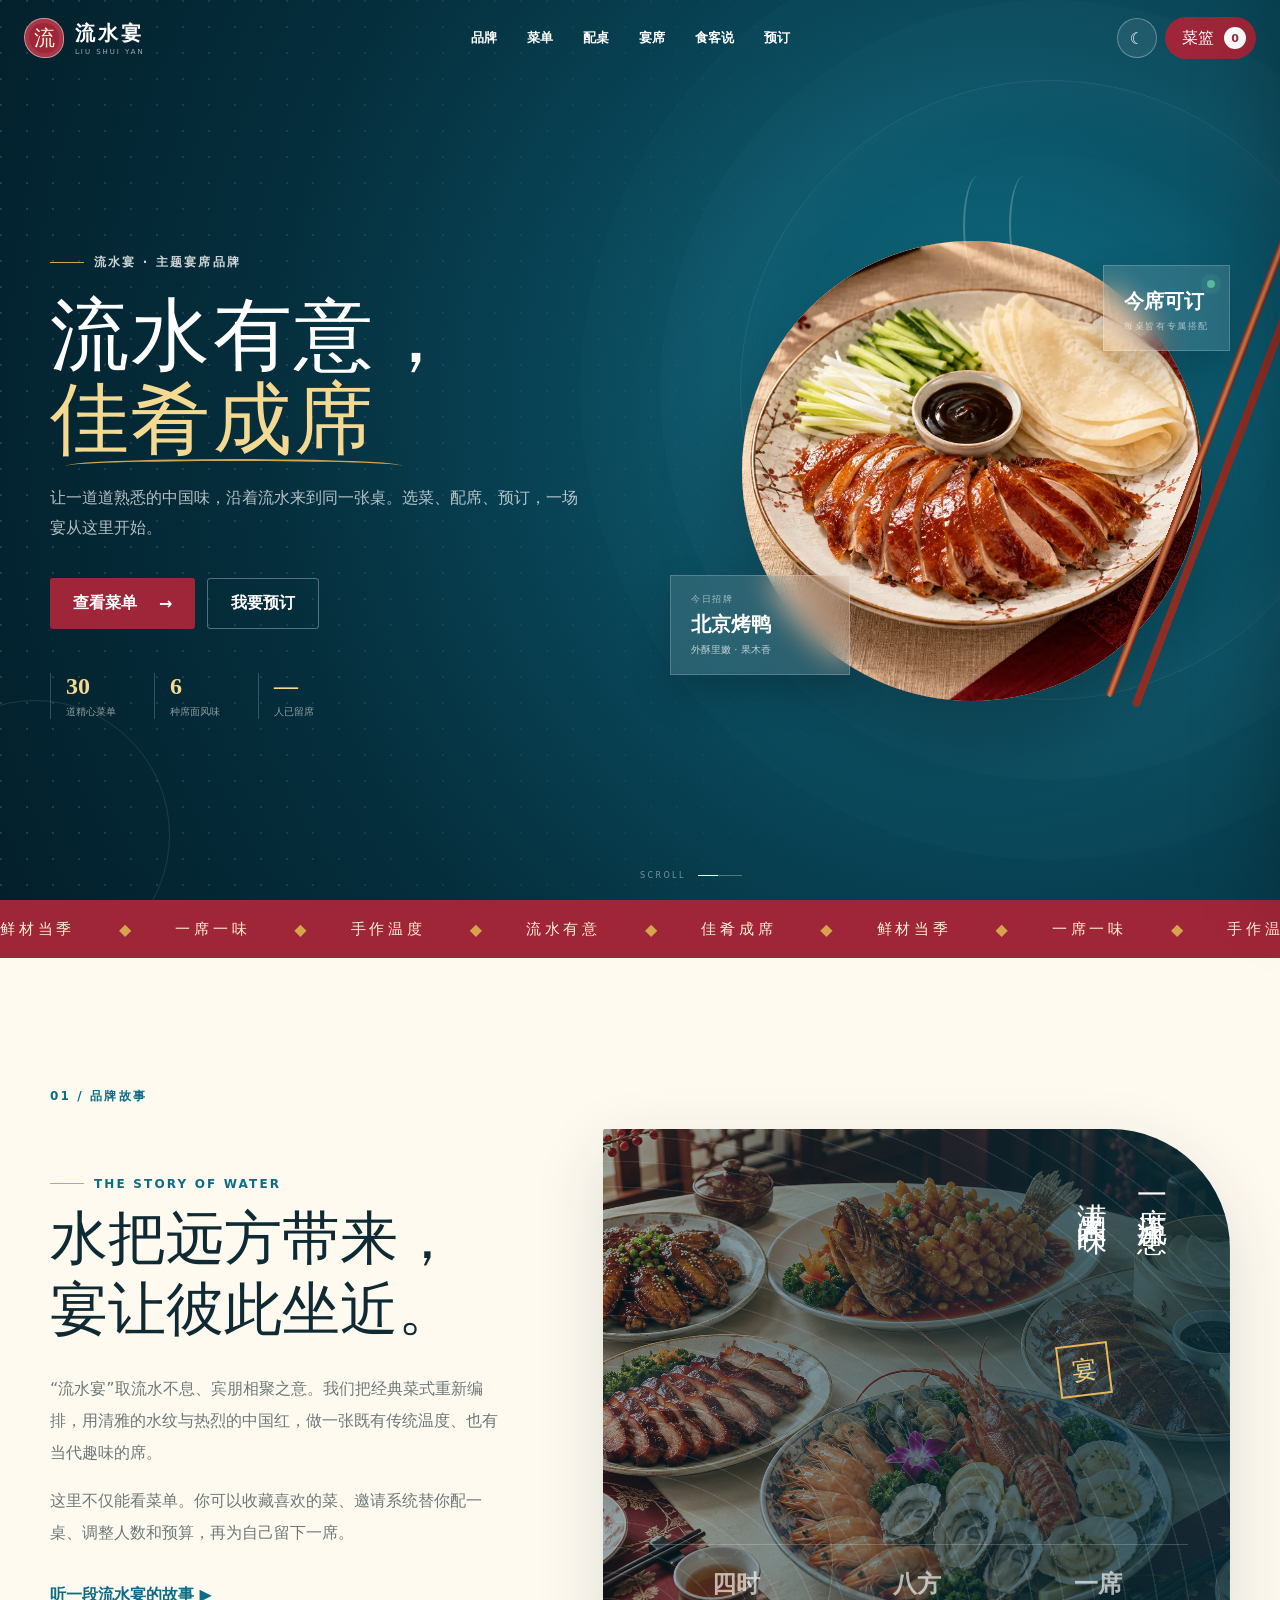
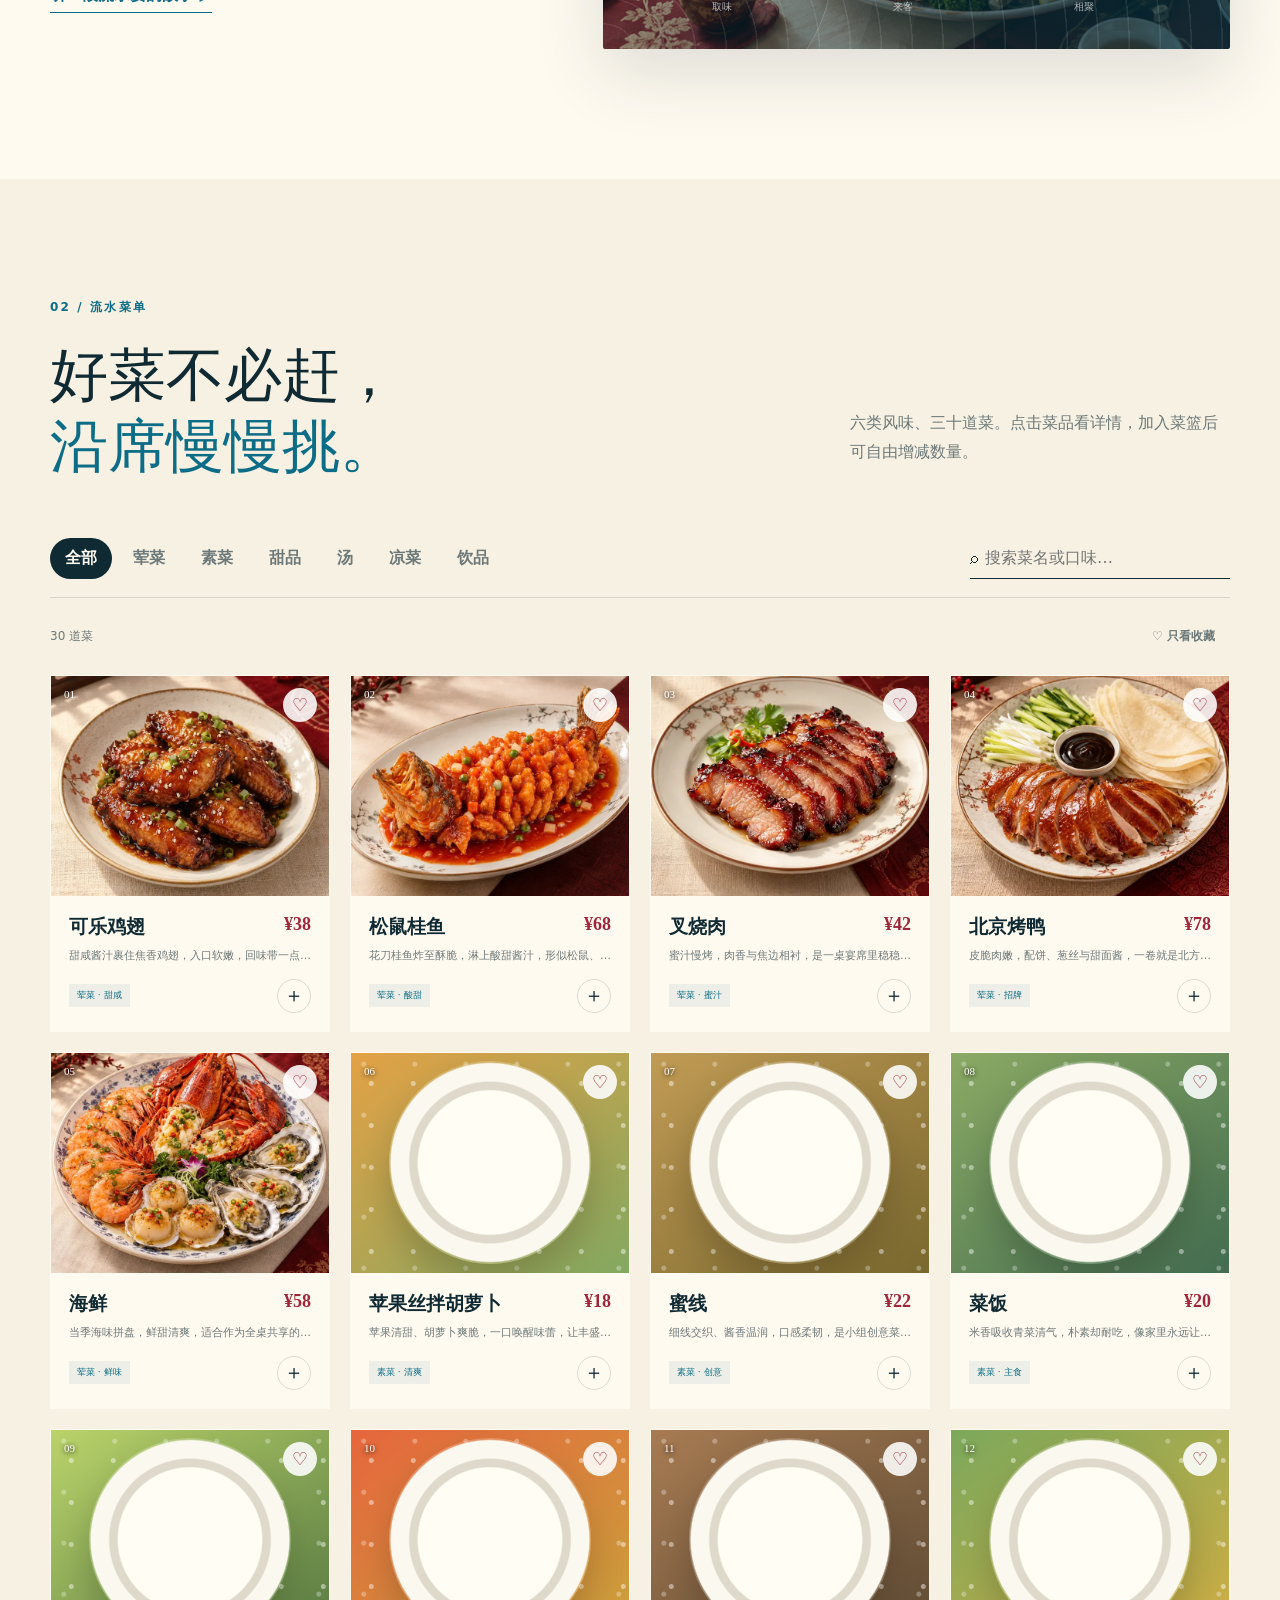
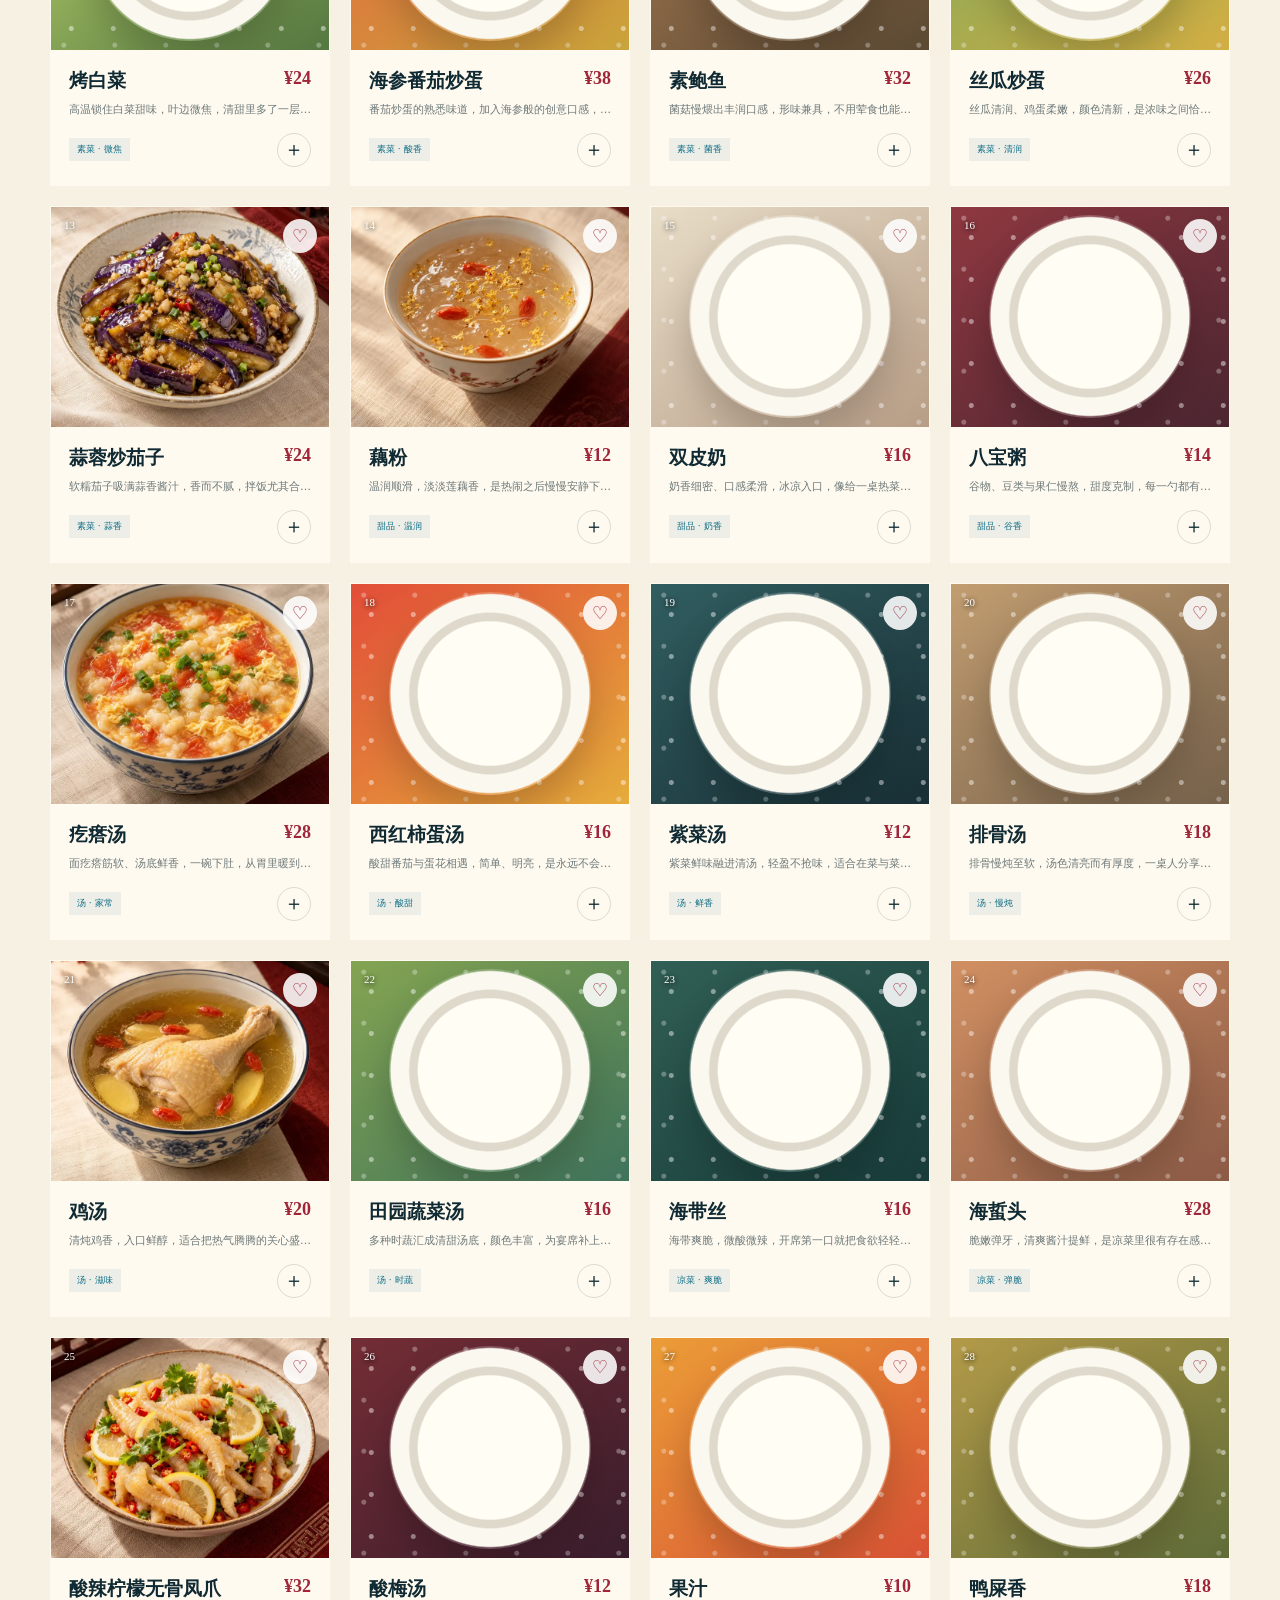
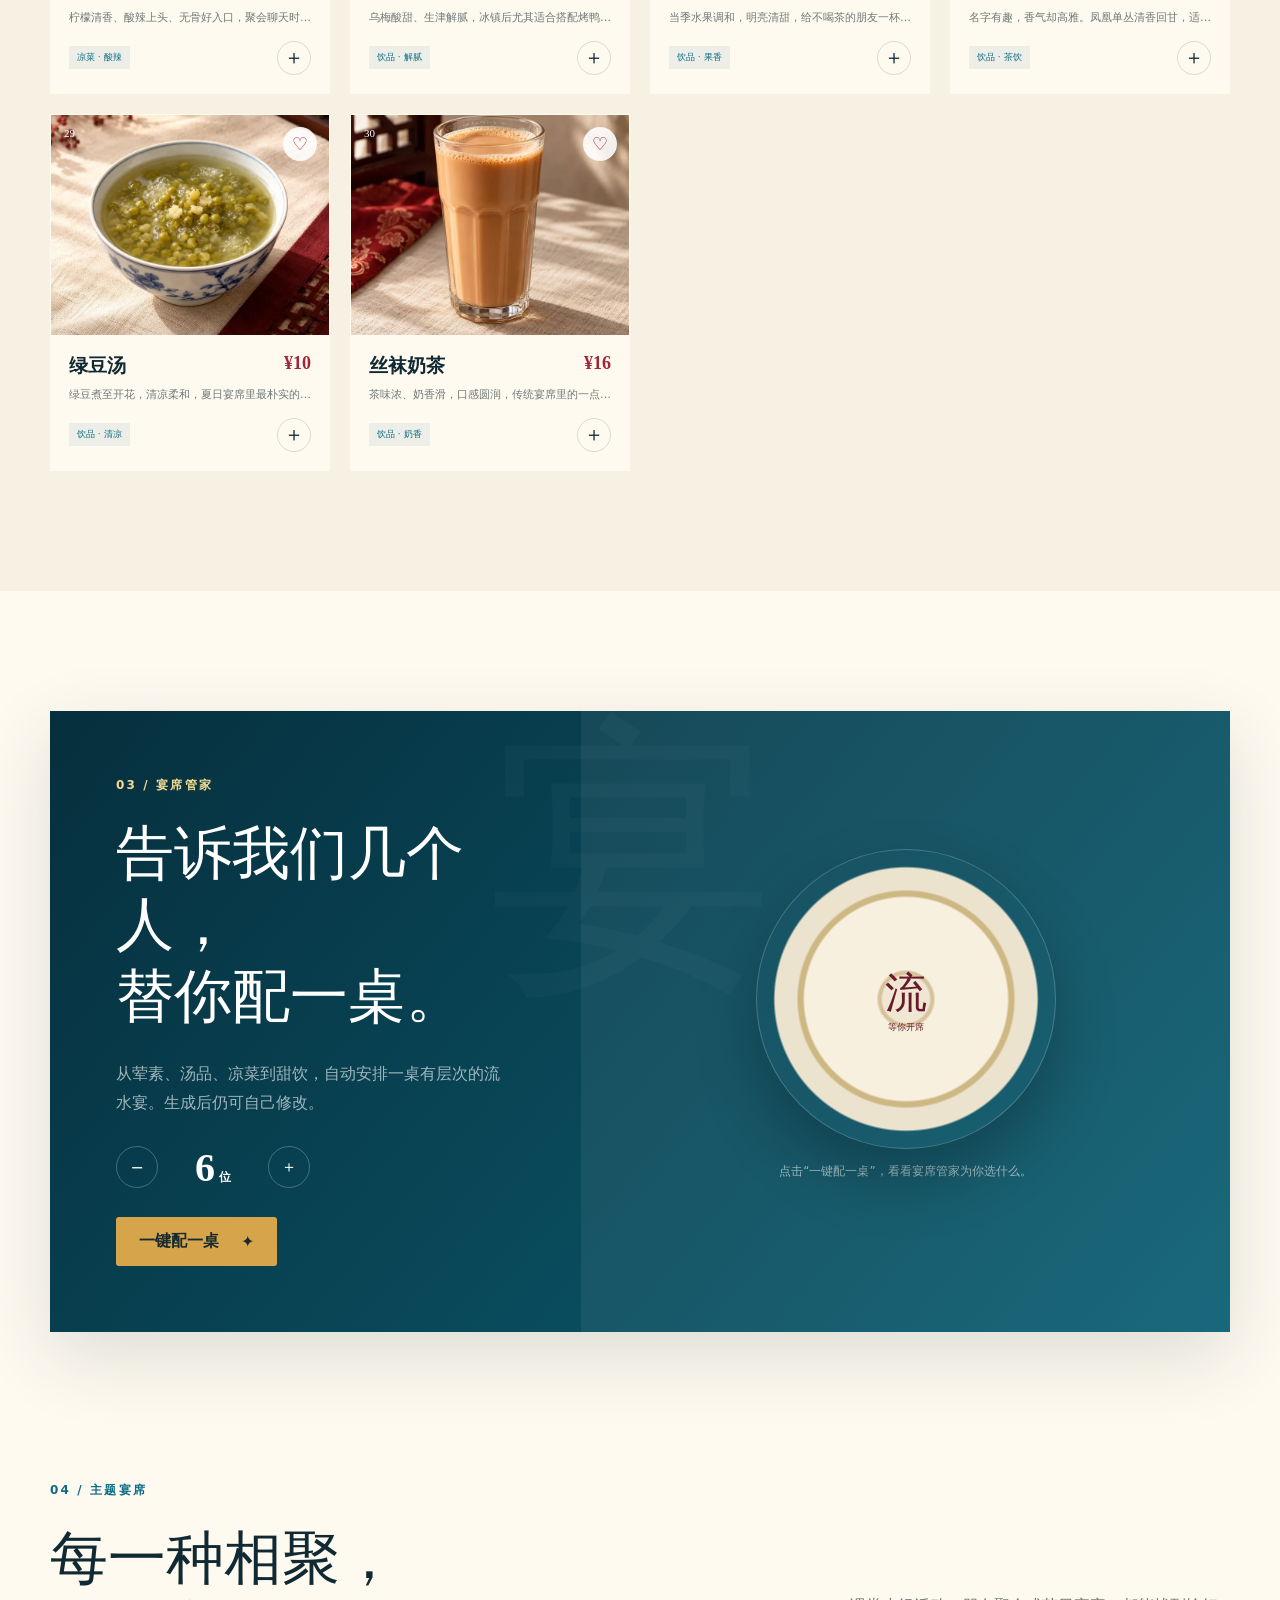
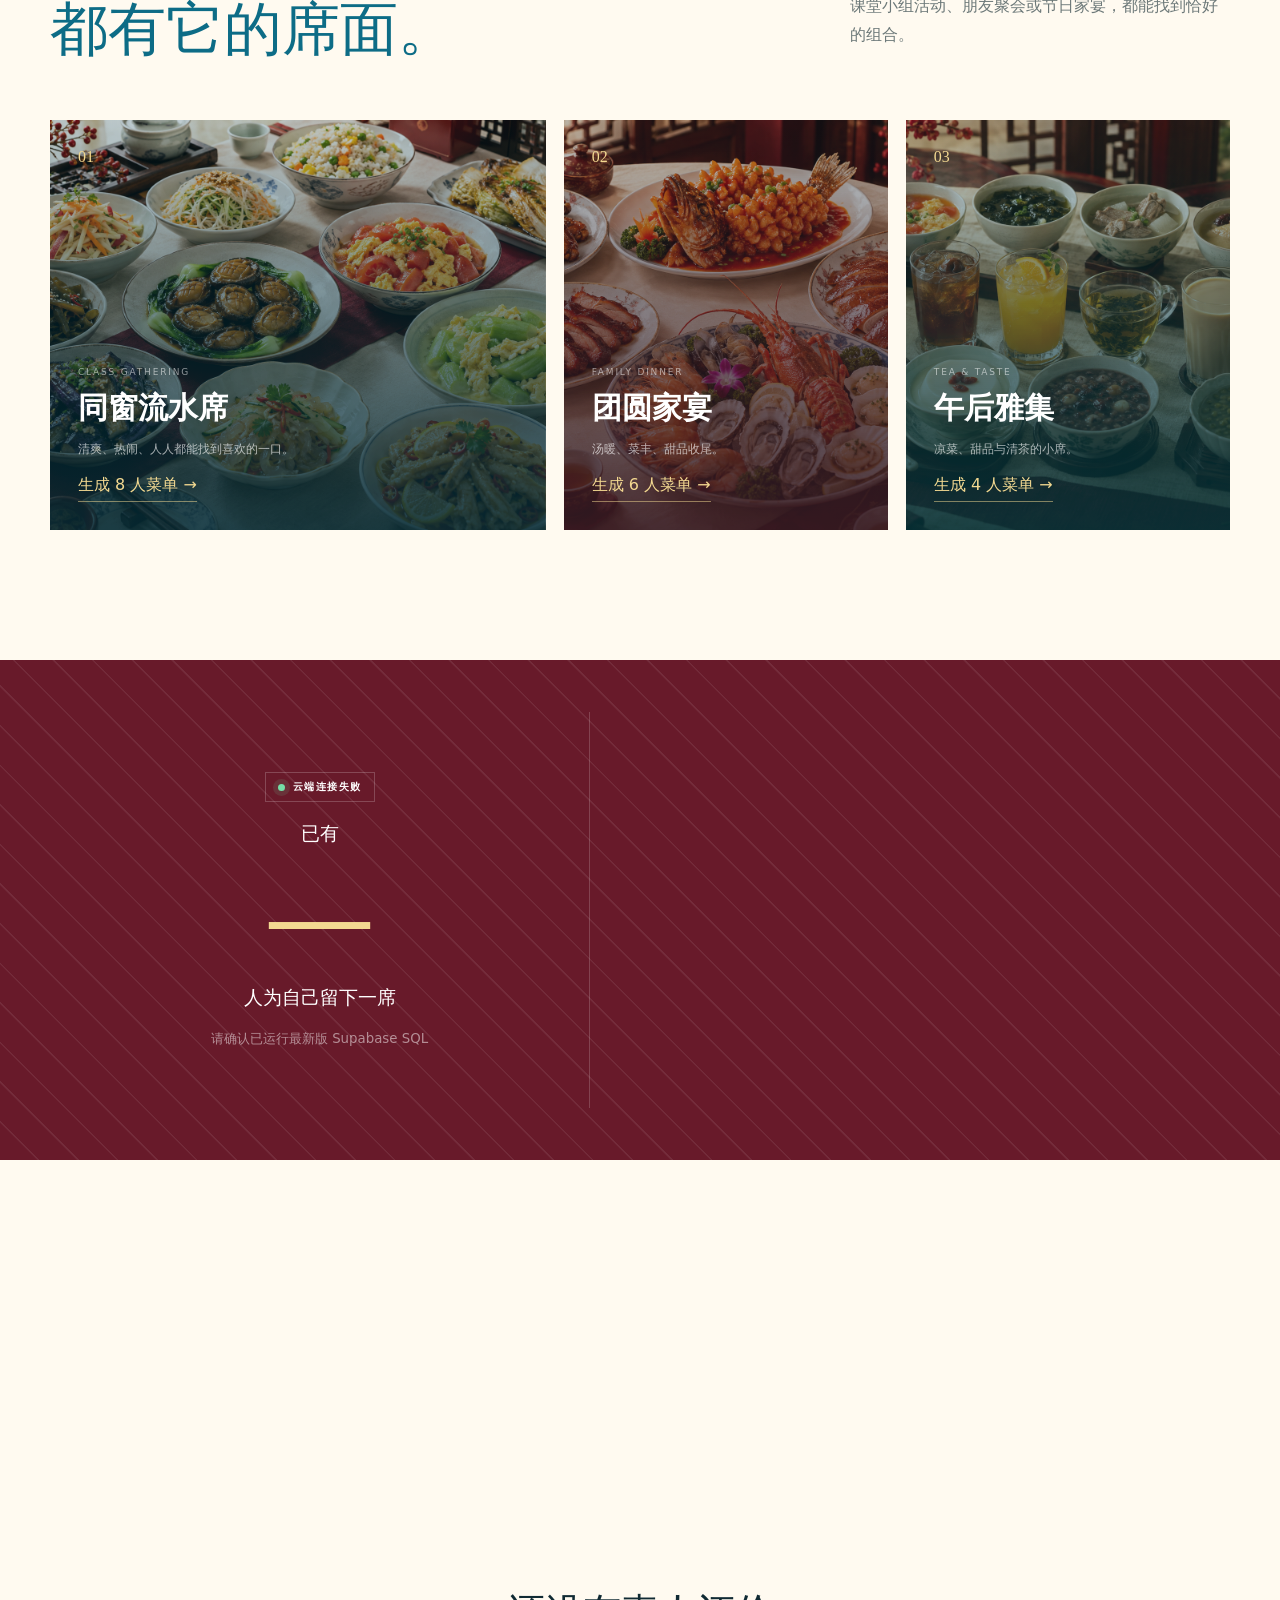
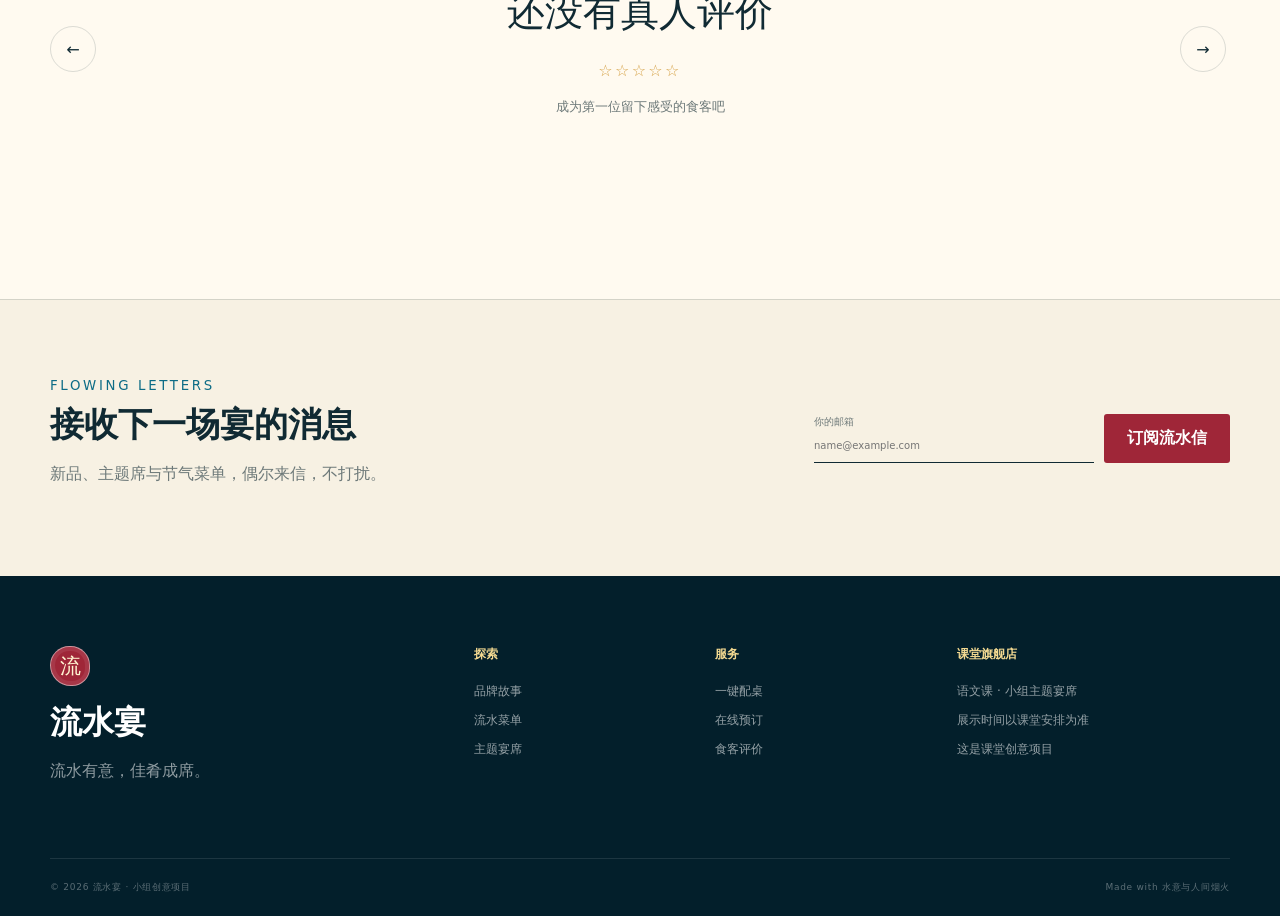
==== index.html @ f51e144b "Load new narration and refresh script cache" ====
<!doctype html>
<html lang="zh-CN">
<head>
  <meta charset="utf-8">
  <meta name="viewport" content="width=device-width,initial-scale=1,viewport-fit=cover">
  <meta name="theme-color" content="#082f49">
  <meta name="description" content="流水宴——流水有意，佳肴成席。中式主题宴席、菜单搭配与在线预订。">
  <title>流水宴｜流水有意，佳肴成席</title>
  <link rel="icon" type="image/svg+xml" href="favicon.svg?v=1">
  <link rel="stylesheet" href="styles.css?v=20261011-cart10-2">
  <script src="config.js"></script>
  <script src="assets/story-audio.js?v=20261012" defer></script>
  <script src="script.js?v=20261012-audio" defer></script>
  <style>[hidden]{display:none!important}.qty button:disabled{opacity:.35;cursor:not-allowed}</style>
</head>
<body>
  <a class="skip-link" href="#menu">跳到菜单</a>
  <div class="page-progress" id="pageProgress"></div>

  <header class="site-header" id="top">
    <a class="brand" href="#top" aria-label="流水宴首页">
      <span class="brand-seal">流</span>
      <span><b>流水宴</b><small>LIU SHUI YAN</small></span>
    </a>
    <nav class="desktop-nav" aria-label="主要导航">
      <a href="#story">品牌</a><a href="#menu">菜单</a><a href="#planner">配桌</a>
      <a href="#events">宴席</a><a href="#reviews">食客说</a><a href="#reserve">预订</a>
    </nav>
    <div class="header-actions">
      <button class="icon-button" id="themeToggle" aria-label="切换夜宴模式" title="夜宴模式">☾</button>
      <button class="cart-button" id="openCart"><span>菜篮</span><b id="cartCount">0</b></button>
      <button class="icon-button mobile-only" id="menuToggle" aria-label="打开菜单">☰</button>
    </div>
  </header>
  <nav class="mobile-nav" id="mobileNav" aria-label="手机导航">
    <a href="#story">品牌故事</a><a href="#menu">流水菜单</a><a href="#planner">一键配桌</a>
    <a href="#events">主题宴席</a><a href="#reviews">食客说</a><a href="#reserve">我要预订</a>
  </nav>

  <main>
    <section class="hero">
      <div class="water-orb orb-a"></div><div class="water-orb orb-b"></div>
      <div class="hero-copy reveal">
        <p class="eyebrow"><span></span> 流水宴 · 主题宴席品牌</p>
        <h1>流水有意，<br><em>佳肴成席</em></h1>
        <p class="hero-lead">让一道道熟悉的中国味，沿着流水来到同一张桌。选菜、配席、预订，一场宴从这里开始。</p>
        <div class="hero-actions">
          <a class="btn btn-primary" href="#menu">查看菜单 <span>→</span></a>
          <button class="btn btn-ghost" data-open-reserve>我要预订</button>
        </div>
        <div class="hero-meta">
          <div><b>30</b><span>道精心菜单</span></div><div><b>6</b><span>种席面风味</span></div>
          <div><b id="heroReserveCount">—</b><span>人已留席</span></div>
        </div>
      </div>
      <div class="hero-visual reveal">
        <div class="hero-plate">
          <div class="dish-art hero-art" data-art="peking-duck"></div>
          <span class="steam steam-1"></span><span class="steam steam-2"></span>
        </div>
        <div class="floating-card card-one"><small>今日招牌</small><b>北京烤鸭</b><span>外酥里嫩 · 果木香</span></div>
        <div class="floating-card card-two"><b>今席可订</b><span class="live-dot"></span><small>每桌皆有专属搭配</small></div>
        <div class="hero-chopsticks"></div>
      </div>
      <div class="hero-scroll"><span>SCROLL</span><i></i></div>
    </section>

    <section class="marquee" aria-label="品牌特色"><div>
      <span>鲜材当季</span><i>◆</i><span>一席一味</span><i>◆</i><span>手作温度</span><i>◆</i>
      <span>流水有意</span><i>◆</i><span>佳肴成席</span><i>◆</i><span>鲜材当季</span><i>◆</i>
      <span>一席一味</span><i>◆</i><span>手作温度</span><i>◆</i>
    </div></section>

    <section class="story section-shell" id="story">
      <div class="section-label">01 / 品牌故事</div>
      <div class="story-grid">
        <div class="story-copy reveal">
          <p class="eyebrow dark"><span></span> THE STORY OF WATER</p>
          <h2>水把远方带来，<br>宴让彼此坐近。</h2>
          <p>“流水宴”取流水不息、宾朋相聚之意。我们把经典菜式重新编排，用清雅的水纹与热烈的中国红，做一张既有传统温度、也有当代趣味的席。</p>
          <p>这里不仅能看菜单。你可以收藏喜欢的菜、邀请系统替你配一桌、调整人数和预算，再为自己留下一席。</p>
          <button class="text-link" id="playStory">听一段流水宴的故事 <span>▶</span></button>
        </div>
        <div class="story-panel reveal">
          <div class="story-ripple"></div>
          <div class="vertical-words">一席流水意<br>满桌人间味</div>
          <div class="story-seal">宴</div>
          <div class="story-stats"><span><b>四时</b>取味</span><span><b>八方</b>来客</span><span><b>一席</b>相聚</span></div>
        </div>
      </div>
    </section>

    <section class="menu-section" id="menu">
      <div class="section-shell">
        <div class="section-head reveal">
          <div><div class="section-label">02 / 流水菜单</div><h2>好菜不必赶，<br><em>沿席慢慢挑。</em></h2></div>
          <p>六类风味、三十道菜。点击菜品看详情，加入菜篮后可自由增减数量。</p>
        </div>
        <div class="menu-toolbar reveal">
          <div class="category-tabs" id="categoryTabs" role="tablist"></div>
          <label class="search-box"><span>⌕</span><input id="dishSearch" type="search" placeholder="搜索菜名或口味…" aria-label="搜索菜品"></label>
        </div>
        <div class="menu-results"><span id="resultCount">30 道菜</span><button id="favoritesOnly">♡ 只看收藏</button></div>
        <div class="dish-grid" id="dishGrid"></div>
        <div class="empty-state" id="emptyState" hidden><b>这一席暂时空着</b><span>换个关键词或分类试试。</span></div>
      </div>
    </section>

    <section class="planner section-shell" id="planner">
      <div class="planner-card reveal">
        <div class="planner-copy">
          <div class="section-label light">03 / 宴席管家</div>
          <h2>告诉我们几个人，<br>替你配一桌。</h2>
          <p>从荤素、汤品、凉菜到甜饮，自动安排一桌有层次的流水宴。生成后仍可自己修改。</p>
          <div class="people-control">
            <button id="peopleMinus" aria-label="减少人数">−</button><strong><span id="peopleCount">6</span><small>位</small></strong><button id="peoplePlus" aria-label="增加人数">＋</button>
          </div>
          <button class="btn btn-gold" id="autoPlan">一键配一桌 <span>✦</span></button>
        </div>
        <div class="planner-preview" id="plannerPreview">
          <div class="round-table"><div class="table-center"><span>流</span><small>等你开席</small></div></div>
          <p>点击“一键配一桌”，看看宴席管家为你选什么。</p>
        </div>
      </div>
    </section>

    <section class="events section-shell" id="events">
      <div class="section-head reveal"><div><div class="section-label">04 / 主题宴席</div><h2>每一种相聚，<br><em>都有它的席面。</em></h2></div><p>课堂小组活动、朋友聚会或节日家宴，都能找到恰好的组合。</p></div>
      <div class="event-grid">
        <article class="event-card event-large reveal"><div class="event-ink ink-one"></div><span>01</span><div><small>CLASS GATHERING</small><h3>同窗流水席</h3><p>清爽、热闹、人人都能找到喜欢的一口。</p><button class="event-plan" data-people="8">生成 8 人菜单 →</button></div></article>
        <article class="event-card reveal"><div class="event-ink ink-two"></div><span>02</span><div><small>FAMILY DINNER</small><h3>团圆家宴</h3><p>汤暖、菜丰、甜品收尾。</p><button class="event-plan" data-people="6">生成 6 人菜单 →</button></div></article>
        <article class="event-card reveal"><div class="event-ink ink-three"></div><span>03</span><div><small>TEA & TASTE</small><h3>午后雅集</h3><p>凉菜、甜品与清茶的小席。</p><button class="event-plan" data-people="4">生成 4 人菜单 →</button></div></article>
      </div>
    </section>

    <section class="reservation-band" id="reserve">
      <div class="band-pattern"></div>
      <div class="reservation-inner section-shell">
        <div class="popularity reveal">
          <span class="live-badge"><i></i><b id="syncStatus">正在连接</b></span>
          <p>已有</p><strong id="reserveCount">—</strong><p>人为自己留下一席</p>
          <small id="countNote">读取预订人气中…</small>
        </div>
        <div class="reserve-copy reveal"><div class="section-label light">05 / 即刻留席</div><h2>下一席，<br>等你入座。</h2><p>填写简单信息即可预订。每个浏览器只可留席一次，避免重复计数。</p><button class="btn btn-gold" data-open-reserve id="mainReserveButton">我要预订 <span>→</span></button></div>
      </div>
    </section>

    <section class="reviews section-shell" id="reviews">
      <div class="section-head reveal"><div><div class="section-label">06 / 食客说</div><h2>宴散之后，<br><em>余味还在。</em></h2></div><button class="btn btn-outline" id="openReview">写下你的感受</button></div>
      <div class="review-stage reveal">
        <button class="review-arrow" id="reviewPrev" aria-label="上一条评价">←</button>
        <div class="review-track" id="reviewTrack"></div>
        <button class="review-arrow" id="reviewNext" aria-label="下一条评价">→</button>
      </div>
      <div class="review-dots" id="reviewDots"></div>
    </section>

    <section class="newsletter">
      <div class="section-shell newsletter-inner reveal"><div><small>FLOWING LETTERS</small><h2>接收下一场宴的消息</h2><p>新品、主题席与节气菜单，偶尔来信，不打扰。</p><p id="newsletterStatus" class="newsletter-status" hidden></p></div><form id="newsletterForm"><label><span>你的邮箱</span><input name="email" type="email" required autocomplete="email" placeholder="name@example.com"></label><button class="btn btn-primary" type="submit">订阅流水信</button></form></div>
    </section>
  </main>

  <footer>
    <div class="footer-main section-shell"><div class="footer-brand"><div class="brand-seal">流</div><h2>流水宴</h2><p>流水有意，佳肴成席。</p></div><div><b>探索</b><a href="#story">品牌故事</a><a href="#menu">流水菜单</a><a href="#events">主题宴席</a></div><div><b>服务</b><a href="#planner">一键配桌</a><a href="#reserve">在线预订</a><a href="#reviews">食客评价</a></div><div><b>课堂旗舰店</b><span>语文课 · 小组主题宴席</span><span>展示时间以课堂安排为准</span><span>这是课堂创意项目</span></div></div>
    <div class="footer-bottom section-shell"><span>© 2026 流水宴 · 小组创意项目</span><span>Made with 水意与人间烟火</span></div>
  </footer>

  <aside class="drawer" id="cartDrawer" aria-hidden="true" aria-label="菜篮">
    <div class="drawer-head"><div><small>YOUR TABLE</small><h2>我的菜篮</h2></div><button class="close-button" data-close-drawer aria-label="关闭">×</button></div>
    <div class="drawer-body" id="cartItems"></div>
    <div class="drawer-empty" id="cartEmpty"><span>碗</span><b>菜篮还是空的</b><p>从菜单挑几道喜欢的菜吧。</p><a href="#menu" data-close-drawer>去选菜 →</a></div>
    <div class="drawer-foot" id="cartFoot"><div class="cart-total"><span>合计 <small>（课堂菜单参考价）</small></span><strong>¥<span id="cartTotal">0</span></strong></div><div class="drawer-actions"><button class="text-button" id="clearCart">清空菜篮</button><button class="btn btn-primary" id="confirmOrder">确认菜单</button></div></div>
  </aside>
  <div class="backdrop" id="backdrop"></div>

  <dialog class="modal dish-modal" id="dishModal"><button class="modal-close" data-close-modal aria-label="关闭">×</button><div id="dishModalContent"></div></dialog>
  <dialog class="modal form-modal" id="reserveModal"><button class="modal-close" data-close-modal aria-label="关闭">×</button><form id="reserveForm"><div class="modal-kicker">RESERVATION</div><h2>为你留一席</h2><p>填好后，这台设备将不能重复预订。</p><div class="form-grid"><label>称呼<input name="nickname" maxlength="20" required placeholder="怎么称呼你？"></label><label>人数<select name="partySize" required><option value="2">2 位</option><option value="4">4 位</option><option value="6" selected>6 位</option><option value="8">8 位</option><option value="10">10 位</option><option value="12">12 位</option></select></label><label>日期<input type="date" name="visitDate" required></label><label>时间<select name="visitTime" required><option>11:30</option><option>12:30</option><option>17:30</option><option>18:30</option><option>19:30</option></select></label></div><fieldset><legend>喜欢的座位</legend><label><input type="radio" name="seating" value="临水席" checked><span>临水席</span></label><label><input type="radio" name="seating" value="窗边席"><span>窗边席</span></label><label><input type="radio" name="seating" value="热闹大桌"><span>热闹大桌</span></label></fieldset><button class="btn btn-primary full" type="submit">确认预订</button><small class="privacy-note">仅用于本次课堂网站演示，不需要填写真实电话。</small></form><div class="success-panel" id="reserveSuccess" hidden><div class="success-mark">✓</div><h2>已为你留席</h2><p id="successText">开宴见！</p><button class="btn btn-primary" data-close-modal>好的</button></div></dialog>
  <dialog class="modal form-modal" id="reviewModal"><button class="modal-close" data-close-modal aria-label="关闭">×</button><form id="reviewForm"><div class="modal-kicker">YOUR WORDS</div><h2>写下你的感受</h2><label>名字<input name="name" maxlength="12" required placeholder="你的名字"></label><label>评分<select name="rating"><option value="5">★★★★★ 很喜欢</option><option value="4">★★★★ 很不错</option><option value="3">★★★ 还可以</option></select></label><label>评价<textarea name="text" maxlength="100" required placeholder="哪道菜让你记住了流水宴？"></textarea></label><button class="btn btn-primary full">发布评价</button></form></dialog>

  <div class="toast-stack" id="toastStack" aria-live="polite"></div>
  <button class="back-to-top" id="backToTop" aria-label="返回顶部">↑</button>
</body>
</html>
---- styles.css ----
:root {
  --ink:#102a33; --deep:#073b4c; --water:#0d6c86; --cyan:#79c9d5;
  --paper:#f7f1e3; --paper-2:#fffaf0; --red:#9f2638; --red-dark:#681a2a;
  --gold:#d6a44b; --gold-light:#f3d991; --muted:#6d7979; --line:rgba(16,42,51,.15);
  --shadow:0 24px 70px rgba(11,45,54,.14); --radius:28px;
  --serif:"Songti SC","STSong","Noto Serif SC","Times New Roman",serif;
  --sans:"PingFang SC","Microsoft YaHei","Noto Sans SC",system-ui,sans-serif;
}
*{box-sizing:border-box}html{scroll-behavior:smooth;scroll-padding-top:86px}body{margin:0;color:var(--ink);background:var(--paper-2);font-family:var(--sans);overflow-x:hidden}button,input,select,textarea{font:inherit}button,a{ -webkit-tap-highlight-color:transparent}button{color:inherit}a{color:inherit;text-decoration:none}img{max-width:100%}body.no-scroll{overflow:hidden}
body.night{--ink:#e9f4f3;--deep:#031f2b;--paper:#092d38;--paper-2:#06232d;--muted:#a7b9b7;--line:rgba(255,255,255,.13);--shadow:0 24px 70px rgba(0,0,0,.35)}
.skip-link{position:fixed;top:-60px;left:16px;background:#fff;color:#000;padding:12px 18px;z-index:999;border-radius:8px}.skip-link:focus{top:16px}.page-progress{position:fixed;left:0;top:0;height:3px;background:linear-gradient(90deg,var(--cyan),var(--gold));z-index:1000;width:0}.section-shell{width:min(1180px,calc(100% - 48px));margin-inline:auto}.section-label{font-size:12px;font-weight:800;letter-spacing:.18em;color:var(--water);text-transform:uppercase;margin-bottom:24px}.section-label.light{color:var(--gold-light)}.eyebrow{display:flex;gap:10px;align-items:center;color:rgba(255,255,255,.8);letter-spacing:.18em;font-size:12px;font-weight:800}.eyebrow span{display:block;width:34px;height:1px;background:var(--gold)}.eyebrow.dark{color:var(--water)}.reveal{opacity:0;transform:translateY(24px);transition:.75s cubic-bezier(.2,.8,.2,1)}.reveal.visible{opacity:1;transform:none}

.site-header{height:76px;padding:0 max(24px,calc((100vw - 1320px)/2));display:flex;align-items:center;justify-content:space-between;position:fixed;z-index:100;top:0;left:0;right:0;color:white;transition:.3s}.site-header.scrolled{height:68px;background:rgba(255,250,240,.92);backdrop-filter:blur(18px);color:var(--ink);box-shadow:0 8px 30px rgba(10,45,54,.08)}body.night .site-header.scrolled{background:rgba(6,35,45,.92)}.brand{display:flex;align-items:center;gap:11px}.brand-seal{display:grid;place-items:center;width:40px;height:40px;border-radius:50% 50% 46% 54%;background:var(--red);color:#fff4d1;font-family:var(--serif);font-size:21px;border:1px solid rgba(255,255,255,.5);box-shadow:inset 0 0 0 4px rgba(255,255,255,.08)}.brand b{font-family:var(--serif);font-size:20px;letter-spacing:.15em}.brand small{display:block;font-size:7px;letter-spacing:.28em;opacity:.62;margin-top:1px}.desktop-nav{display:flex;gap:30px;font-size:13px;font-weight:650}.desktop-nav a{position:relative;padding:26px 0}.desktop-nav a:after{content:"";position:absolute;left:0;right:100%;bottom:19px;height:1px;background:var(--gold);transition:.25s}.desktop-nav a:hover:after{right:0}.header-actions{display:flex;align-items:center;gap:8px}.icon-button{border:1px solid rgba(255,255,255,.3);background:rgba(255,255,255,.08);color:inherit;border-radius:50%;width:40px;height:40px;cursor:pointer}.site-header.scrolled .icon-button{border-color:var(--line)}.cart-button{border:0;border-radius:99px;padding:10px 10px 10px 17px;background:var(--red);color:white;display:flex;gap:10px;align-items:center;cursor:pointer}.cart-button b{background:#fff;color:var(--red);min-width:22px;height:22px;border-radius:50%;display:grid;place-items:center;font-size:11px}.mobile-only,.mobile-nav{display:none}

.hero{min-height:760px;height:min(900px,100vh);position:relative;overflow:hidden;background:radial-gradient(circle at 78% 45%,#12768d 0,#09495c 34%,#052e3c 66%,#031f2b 100%);color:white;padding:140px max(24px,calc((100vw - 1180px)/2)) 80px;display:grid;grid-template-columns:1fr 1fr;align-items:center;gap:60px}.hero:before{content:"";position:absolute;inset:0;opacity:.12;background-image:radial-gradient(circle at 1px 1px,#fff 1px,transparent 0);background-size:26px 26px;mask-image:linear-gradient(90deg,#000,transparent 70%)}.water-orb{position:absolute;border:1px solid rgba(255,255,255,.1);border-radius:50%}.orb-a{width:620px;height:620px;right:-80px;top:80px;box-shadow:inset 0 0 80px rgba(121,201,213,.12),0 0 0 80px rgba(121,201,213,.025),0 0 0 160px rgba(121,201,213,.018)}.orb-b{width:270px;height:270px;left:-100px;bottom:-70px}.hero-copy{z-index:2}.hero h1{font-family:var(--serif);font-size:clamp(54px,6.2vw,92px);font-weight:500;line-height:1.06;letter-spacing:.03em;margin:22px 0}.hero h1 em{font-style:normal;color:var(--gold-light);position:relative}.hero h1 em:after{content:"";position:absolute;bottom:-10px;left:5%;right:-8%;height:12px;border-top:2px solid var(--gold);border-radius:50%}.hero-lead{max-width:540px;line-height:1.9;color:rgba(255,255,255,.7);font-size:16px}.hero-actions{display:flex;gap:12px;margin:34px 0 44px}.btn{border:0;border-radius:3px;padding:14px 23px;cursor:pointer;font-weight:800;display:inline-flex;align-items:center;justify-content:center;gap:22px;transition:.25s}.btn:hover{transform:translateY(-2px);box-shadow:0 12px 25px rgba(0,0,0,.15)}.btn-primary{background:var(--red);color:white}.btn-ghost{background:transparent;color:white;border:1px solid rgba(255,255,255,.32)}.btn-gold{background:var(--gold);color:#142a2e}.btn-outline{background:transparent;border:1px solid var(--line)}.btn.full{width:100%}.hero-meta{display:flex;gap:38px}.hero-meta div{display:flex;flex-direction:column;border-left:1px solid rgba(255,255,255,.2);padding-left:15px}.hero-meta b{font-family:var(--serif);font-size:24px;color:var(--gold-light)}.hero-meta span{font-size:10px;color:rgba(255,255,255,.54);margin-top:5px}.hero-visual{position:relative;height:570px;z-index:2}.hero-plate{position:absolute;width:460px;height:460px;border-radius:50%;right:5%;top:8%;background:radial-gradient(circle,#f7f2e8 0 43%,#e9ded0 44% 51%,#fff 52% 63%,#d7caba 64% 66%,#eff2ef 67%);filter:drop-shadow(0 40px 40px rgba(0,0,0,.28));display:grid;place-items:center;animation:float 6s ease-in-out infinite}.hero-art{width:68%;height:68%;border-radius:50%!important}.hero-chopsticks{position:absolute;width:8px;height:530px;background:linear-gradient(90deg,#7b241d,#d7834d,#5c1717);right:4%;top:-2%;transform:rotate(21deg);border-radius:10px;box-shadow:28px 0 0 #8d2d23}.steam{position:absolute;width:30px;height:100px;border-left:2px solid rgba(255,255,255,.22);border-radius:50%;top:-65px;left:48%;animation:steam 3s infinite}.steam-2{left:58%;animation-delay:1s}.floating-card{position:absolute;backdrop-filter:blur(15px);background:rgba(255,255,255,.13);border:1px solid rgba(255,255,255,.2);box-shadow:0 18px 40px rgba(0,0,0,.2);padding:17px 20px;display:flex;flex-direction:column}.card-one{left:0;bottom:90px;min-width:180px}.floating-card small{font-size:9px;letter-spacing:.18em;opacity:.58}.floating-card b{font-family:var(--serif);font-size:20px;margin:5px 0}.floating-card span{font-size:10px;opacity:.68}.card-two{right:0;top:70px}.card-two .live-dot{position:absolute;right:14px;top:14px;width:8px;height:8px;background:#73e1a8;border-radius:50%;box-shadow:0 0 0 6px rgba(115,225,168,.12)}.hero-scroll{position:absolute;bottom:20px;left:50%;display:flex;align-items:center;gap:12px;color:rgba(255,255,255,.45);font-size:8px;letter-spacing:.3em}.hero-scroll i{width:44px;height:1px;background:rgba(255,255,255,.3);position:relative;overflow:hidden}.hero-scroll i:after{content:"";position:absolute;width:20px;height:1px;background:#fff;animation:scrollLine 2s infinite}@keyframes float{50%{transform:translateY(-12px) rotate(1deg)}}@keyframes steam{0%{transform:translateY(15px) scale(.7);opacity:0}50%{opacity:1}100%{transform:translateY(-20px) translateX(12px) scale(1.2);opacity:0}}@keyframes scrollLine{from{left:-20px}to{left:44px}}

.marquee{height:58px;background:var(--red);color:#fff0d0;overflow:hidden;display:flex;align-items:center}.marquee>div{white-space:nowrap;display:flex;gap:44px;align-items:center;min-width:max-content;animation:marquee 26s linear infinite}.marquee span{font-family:var(--serif);font-size:15px;letter-spacing:.25em}.marquee i{font-style:normal;color:var(--gold)}@keyframes marquee{to{transform:translateX(-50%)}}

.story{padding-block:130px}.story-grid{display:grid;grid-template-columns:.85fr 1.15fr;gap:90px;align-items:center}.story h2,.section-head h2,.planner h2,.reserve-copy h2{font-family:var(--serif);font-weight:500;font-size:clamp(38px,4.5vw,62px);line-height:1.24;margin:0 0 28px}.story-copy>p:not(.eyebrow){color:var(--muted);line-height:2;margin:0 0 16px}.text-link{border:0;border-bottom:1px solid currentColor;background:none;padding:6px 0;margin-top:14px;color:var(--water);font-weight:700;cursor:pointer}.story-panel{height:520px;position:relative;overflow:hidden;background:linear-gradient(145deg,#0d6c86,#052f3d 70%);border-radius:2px 120px 2px 2px;box-shadow:var(--shadow);color:white}.story-panel:before{content:"";position:absolute;inset:0;background:repeating-radial-gradient(ellipse at 0 100%,transparent 0 29px,rgba(255,255,255,.09) 30px 31px)}.story-ripple{position:absolute;width:310px;height:310px;border:1px solid rgba(255,255,255,.2);border-radius:50%;left:-80px;bottom:-70px;box-shadow:0 0 0 44px rgba(255,255,255,.04),0 0 0 88px rgba(255,255,255,.025)}.vertical-words{position:absolute;right:48px;top:50px;writing-mode:vertical-rl;font-family:var(--serif);font-size:30px;line-height:2;letter-spacing:.18em}.story-seal{position:absolute;right:120px;top:215px;width:52px;height:52px;display:grid;place-items:center;border:2px solid #e7b758;color:#efce7b;font-family:var(--serif);font-size:25px;transform:rotate(-7deg)}.story-stats{position:absolute;left:42px;right:42px;bottom:35px;display:flex;justify-content:space-around;border-top:1px solid rgba(255,255,255,.2);padding-top:23px}.story-stats span{display:flex;flex-direction:column;font-size:10px;opacity:.65}.story-stats b{font-family:var(--serif);font-size:24px;opacity:1;color:#fff}

.menu-section{background:var(--paper);padding:120px 0}.section-head{display:flex;align-items:end;justify-content:space-between;margin-bottom:55px}.section-head h2{margin:0}.section-head h2 em{color:var(--water);font-style:normal}.section-head>p{max-width:380px;color:var(--muted);line-height:1.8}.menu-toolbar{display:flex;justify-content:space-between;gap:20px;border-bottom:1px solid var(--line);padding-bottom:18px}.category-tabs{display:flex;gap:6px;overflow:auto;scrollbar-width:none}.category-tabs button,.menu-results button{border:0;background:transparent;padding:10px 15px;cursor:pointer;white-space:nowrap;color:var(--muted);font-weight:700}.category-tabs button.active{background:var(--ink);color:var(--paper-2);border-radius:99px}.search-box{width:260px;border-bottom:1px solid var(--ink);display:flex;align-items:center;gap:7px}.search-box input{width:100%;border:0;outline:0;background:transparent;padding:10px 0;color:var(--ink)}.menu-results{display:flex;justify-content:space-between;align-items:center;margin:20px 0;color:var(--muted);font-size:12px}.menu-results button.active{color:var(--red)}.dish-grid{display:grid;grid-template-columns:repeat(4,1fr);gap:20px}.dish-card{background:var(--paper-2);border:1px solid transparent;position:relative;overflow:hidden;transition:.3s;cursor:pointer}.dish-card:hover{transform:translateY(-7px);box-shadow:var(--shadow);border-color:rgba(13,108,134,.18)}.dish-image{height:220px;position:relative;overflow:hidden;background:#dbecef}.dish-art{width:100%;height:100%;display:grid;place-items:center;position:relative;overflow:hidden;background:linear-gradient(145deg,var(--art-a),var(--art-b));isolation:isolate}.dish-art:before{content:"";position:absolute;width:73%;aspect-ratio:1;border-radius:50%;background:radial-gradient(circle,#fffdf4 0 50%,#dfd9cc 51% 56%,#faf8ef 57% 69%,rgba(255,255,255,.2) 70%);box-shadow:0 20px 35px rgba(0,0,0,.18);z-index:-1}.dish-art:after{content:"";position:absolute;inset:-10%;background:radial-gradient(circle at 15% 25%,rgba(255,255,255,.45) 0 2px,transparent 3px),radial-gradient(circle at 80% 65%,rgba(255,255,255,.3) 0 2px,transparent 3px);background-size:42px 42px,51px 51px;z-index:-2}.food-emoji{font-size:70px;filter:drop-shadow(0 12px 10px rgba(0,0,0,.22));transform:rotate(var(--tilt,0deg));transition:.3s}.dish-card:hover .food-emoji{transform:rotate(0) scale(1.08)}.dish-number{position:absolute;left:13px;top:12px;color:white;font-family:var(--serif);font-size:11px;text-shadow:0 1px 5px #000}.favorite{position:absolute;right:12px;top:12px;width:34px;height:34px;border:0;border-radius:50%;background:rgba(255,255,255,.88);color:var(--red);font-size:18px;cursor:pointer;z-index:2}.favorite.active{background:var(--red);color:white}.dish-info{padding:18px}.dish-info-header{display:flex;justify-content:space-between;gap:12px;align-items:start}.dish-info h3{font-family:var(--serif);font-size:19px;margin:0 0 8px}.dish-info strong{color:var(--red);font-family:var(--serif);font-size:18px}.dish-info p{font-size:11px;color:var(--muted);white-space:nowrap;overflow:hidden;text-overflow:ellipsis;margin:0 0 16px}.dish-bottom{display:flex;justify-content:space-between;align-items:center}.dish-tag{font-size:9px;padding:5px 8px;background:rgba(13,108,134,.08);color:var(--water)}.add-dish{width:34px;height:34px;border:1px solid var(--line);background:transparent;border-radius:50%;font-size:20px;cursor:pointer}.add-dish:hover{background:var(--red);color:white;border-color:var(--red)}.empty-state{padding:70px;text-align:center;display:flex;flex-direction:column;gap:8px}.empty-state b{font-family:var(--serif);font-size:24px}

.planner{padding-block:120px}.planner-card{min-height:510px;background:linear-gradient(130deg,#062f3d,#0b5f73);color:white;display:grid;grid-template-columns:.9fr 1.1fr;overflow:hidden;position:relative;box-shadow:var(--shadow)}.planner-card:after{content:"宴";position:absolute;left:37%;top:-45px;font-family:var(--serif);font-size:290px;color:rgba(255,255,255,.025)}.planner-copy{padding:66px;z-index:1}.planner-copy p{color:rgba(255,255,255,.62);line-height:1.8}.people-control{display:flex;align-items:center;gap:20px;margin:26px 0}.people-control button{width:42px;height:42px;border-radius:50%;border:1px solid rgba(255,255,255,.25);color:white;background:transparent;cursor:pointer}.people-control strong{font-family:var(--serif);font-size:40px;min-width:70px;text-align:center}.people-control small{font-size:12px;margin-left:4px}.planner-preview{background:rgba(255,255,255,.06);display:grid;place-items:center;align-content:center;padding:40px;text-align:center;z-index:1}.round-table{width:300px;height:300px;border-radius:50%;border:1px solid rgba(255,255,255,.2);background:radial-gradient(circle,#efe6d4 0 11%,#d7c39b 12% 13%,#f7f0df 14% 48%,#cdb783 49% 51%,#ece3ce 52% 62%,transparent 63%);display:grid;place-items:center;box-shadow:0 30px 60px rgba(0,0,0,.25);position:relative}.table-center{display:flex;flex-direction:column;color:var(--red-dark)}.table-center span{font-family:var(--serif);font-size:42px}.table-center small{font-size:9px}.mini-dish{position:absolute;width:52px;height:52px;border-radius:50%;display:grid;place-items:center;background:#fff;font-size:27px;box-shadow:0 5px 12px rgba(0,0,0,.18);transform:rotate(calc(var(--i)*45deg)) translateY(-105px) rotate(calc(var(--i)*-45deg));animation:pop .4s both;animation-delay:calc(var(--i)*.06s)}@keyframes pop{from{scale:0}to{scale:1}}.planner-preview>p{font-size:12px;color:rgba(255,255,255,.6);max-width:360px;line-height:1.7}

.events{padding-block:30px 130px}.event-grid{display:grid;grid-template-columns:1.3fr .85fr .85fr;gap:18px}.event-card{height:410px;background:#0b4150;color:white;position:relative;overflow:hidden;padding:28px;display:flex;flex-direction:column;justify-content:space-between}.event-card>span{font-family:var(--serif);color:var(--gold-light);z-index:1}.event-card>div:last-child{z-index:1}.event-card small{letter-spacing:.2em;font-size:9px;opacity:.55}.event-card h3{font-family:var(--serif);font-size:30px;margin:9px 0}.event-card p{font-size:12px;opacity:.65}.event-plan{border:0;background:transparent;color:var(--gold-light);padding:5px 0;border-bottom:1px solid rgba(243,217,145,.5);cursor:pointer}.event-ink{position:absolute;inset:0;opacity:.8;transition:.5s}.event-card:hover .event-ink{transform:scale(1.07)}.ink-one{background:radial-gradient(circle at 70% 30%,#e0a050 0 6%,transparent 7%),radial-gradient(circle at 72% 38%,#f6ead1 0 18%,transparent 19%),linear-gradient(145deg,transparent 40%,#0e7a91)}.ink-two{background:radial-gradient(circle at 50% 36%,#d7b86c 0 8%,transparent 9%),radial-gradient(circle at 50% 38%,#b53131 0 22%,transparent 23%),linear-gradient(#5c1623,#9d3037)}.ink-three{background:radial-gradient(circle at 50% 34%,#edf0dc 0 20%,transparent 21%),linear-gradient(145deg,#5f7d56,#174c4f)}

.reservation-band{background:var(--red-dark);color:white;position:relative;overflow:hidden}.band-pattern{position:absolute;inset:0;opacity:.08;background:repeating-linear-gradient(45deg,transparent 0 26px,#fff 27px 28px)}.reservation-inner{min-height:500px;display:grid;grid-template-columns:1fr 1fr;align-items:center;gap:100px;position:relative}.popularity{text-align:center;border-right:1px solid rgba(255,255,255,.18);padding:60px}.popularity .live-badge{display:inline-flex;gap:8px;align-items:center;padding:7px 12px;border:1px solid rgba(255,255,255,.2);font-size:10px;letter-spacing:.15em}.live-badge i{width:7px;height:7px;border-radius:50%;background:#75dea6;box-shadow:0 0 0 5px rgba(117,222,166,.12)}.popularity p{font-family:var(--serif);font-size:19px}.popularity strong{font-family:var(--serif);font-size:100px;line-height:1;color:var(--gold-light)}.popularity>small{display:block;opacity:.5}.reserve-copy p{opacity:.65;line-height:1.8;max-width:450px;margin-bottom:28px}

.reviews{padding-block:120px}.review-stage{display:grid;grid-template-columns:50px 1fr 50px;align-items:center;gap:25px}.review-track{min-height:260px;position:relative}.review-card{position:absolute;inset:0;text-align:center;display:grid;place-items:center;align-content:center;opacity:0;transform:translateX(30px);transition:.4s;pointer-events:none}.review-card.active{opacity:1;transform:none;pointer-events:auto}.review-card .quote{font-family:var(--serif);font-size:clamp(24px,3vw,40px);line-height:1.6;max-width:780px}.review-card .stars{color:var(--gold);letter-spacing:.15em;margin:18px}.review-card small{color:var(--muted)}.review-arrow{width:46px;height:46px;border-radius:50%;border:1px solid var(--line);background:transparent;cursor:pointer}.review-dots{display:flex;justify-content:center;gap:7px}.review-dots button{width:7px;height:7px;border-radius:50%;border:0;background:var(--line);padding:0}.review-dots button.active{background:var(--red);width:24px;border-radius:5px}

.newsletter{padding:75px 0;background:var(--paper);border-top:1px solid var(--line)}.newsletter-inner{display:flex;align-items:center;justify-content:space-between;gap:50px}.newsletter small{color:var(--water);letter-spacing:.2em}.newsletter h2{font-family:var(--serif);font-size:34px;margin:8px 0}.newsletter p{color:var(--muted)}.newsletter form{display:flex;align-items:end;gap:10px}.newsletter label{display:flex;flex-direction:column;font-size:10px;color:var(--muted)}.newsletter input{width:280px;border:0;border-bottom:1px solid var(--ink);background:transparent;padding:11px 0;outline:0;color:var(--ink)}footer{background:#031f2b;color:white;padding-top:70px}.footer-main{display:grid;grid-template-columns:2fr 1fr 1fr 1.5fr;gap:60px;padding-bottom:60px}.footer-brand h2{font-family:var(--serif);font-size:32px;margin:15px 0 6px}.footer-brand p{opacity:.55}.footer-main>div:not(.footer-brand){display:flex;flex-direction:column;gap:12px;font-size:12px;color:rgba(255,255,255,.58)}.footer-main b{color:var(--gold-light);margin-bottom:8px}.footer-main a:hover{color:white}.footer-bottom{border-top:1px solid rgba(255,255,255,.1);padding-block:22px;display:flex;justify-content:space-between;color:rgba(255,255,255,.35);font-size:9px;letter-spacing:.08em}

.drawer{position:fixed;top:0;right:0;bottom:0;width:min(460px,100%);background:var(--paper-2);z-index:301;transform:translateX(105%);transition:.35s;display:flex;flex-direction:column;box-shadow:-30px 0 80px rgba(0,0,0,.2)}.drawer.open{transform:none}.drawer-head{padding:30px;display:flex;justify-content:space-between;border-bottom:1px solid var(--line)}.drawer-head small,.modal-kicker{font-size:9px;color:var(--water);letter-spacing:.2em}.drawer-head h2{font-family:var(--serif);margin:5px 0}.close-button,.modal-close{border:0;background:transparent;font-size:30px;cursor:pointer}.drawer-body{overflow:auto;padding:12px 25px;flex:1}.cart-item{display:grid;grid-template-columns:65px 1fr auto;gap:13px;align-items:center;padding:14px 0;border-bottom:1px solid var(--line)}.cart-thumb{height:65px}.cart-item h4{font-family:var(--serif);margin:0 0 5px}.cart-item small{color:var(--red)}.qty{display:flex;align-items:center;gap:8px;margin-top:7px}.qty button{border:1px solid var(--line);background:transparent;width:24px;height:24px;cursor:pointer}.remove-item{border:0;background:transparent;color:var(--muted);cursor:pointer}.drawer-empty{margin:auto;text-align:center;display:flex;flex-direction:column;gap:10px;color:var(--muted)}.drawer-empty>span{font-family:var(--serif);font-size:45px}.drawer-empty b{color:var(--ink)}.drawer-empty a{color:var(--water)}.drawer-foot{padding:24px 30px;border-top:1px solid var(--line)}.cart-total{display:flex;justify-content:space-between;align-items:center;margin-bottom:18px}.cart-total small{color:var(--muted)}.cart-total strong{font-family:var(--serif);font-size:26px;color:var(--red)}.drawer-actions{display:flex;justify-content:space-between;align-items:center}.text-button{border:0;background:transparent;color:var(--muted);cursor:pointer}.backdrop{position:fixed;inset:0;background:rgba(0,23,30,.55);backdrop-filter:blur(4px);z-index:300;opacity:0;pointer-events:none;transition:.3s}.backdrop.open{opacity:1;pointer-events:auto}

.modal{border:0;padding:0;background:var(--paper-2);color:var(--ink);box-shadow:0 30px 100px rgba(0,0,0,.35);max-width:min(820px,calc(100% - 28px));max-height:90vh;overflow:auto}.modal::backdrop{background:rgba(0,23,30,.65);backdrop-filter:blur(5px)}.modal-close{position:absolute;right:18px;top:12px;z-index:2}.dish-modal{width:820px}.dish-modal-layout{display:grid;grid-template-columns:1fr 1fr;min-height:500px}.dish-modal-art{min-height:500px}.dish-modal-copy{padding:55px 45px;display:flex;flex-direction:column;justify-content:center}.dish-modal-copy .category{color:var(--water);font-size:10px;letter-spacing:.2em}.dish-modal-copy h2{font-family:var(--serif);font-size:42px;margin:10px 0}.dish-modal-copy .price{font-family:var(--serif);font-size:25px;color:var(--red)}.dish-modal-copy p{color:var(--muted);line-height:1.8}.modal-tags{display:flex;gap:7px;margin:12px 0 28px}.modal-tags span{font-size:10px;padding:6px 9px;background:rgba(13,108,134,.1);color:var(--water)}.form-modal{width:560px;padding:45px}.form-modal h2{font-family:var(--serif);font-size:36px;margin:8px 0}.form-modal>form>p{color:var(--muted)}.form-grid{display:grid;grid-template-columns:1fr 1fr;gap:15px}.form-modal label{display:flex;flex-direction:column;gap:7px;font-size:11px;font-weight:700;margin:14px 0}.form-modal input,.form-modal select,.form-modal textarea{border:1px solid var(--line);background:transparent;color:var(--ink);padding:12px;outline:0}.form-modal textarea{min-height:110px;resize:vertical}.form-modal fieldset{border:0;padding:0;margin:16px 0}.form-modal legend{font-size:11px;font-weight:700}.form-modal fieldset label{display:inline-flex;flex-direction:row;align-items:center;margin-right:16px}.privacy-note{display:block;text-align:center;color:var(--muted);margin-top:10px}.success-panel{text-align:center;padding:50px 10px}.success-mark{width:70px;height:70px;border-radius:50%;background:#3c946c;color:white;display:grid;place-items:center;font-size:35px;margin:auto}.success-panel h2{font-family:var(--serif);font-size:36px}.toast-stack{position:fixed;right:20px;bottom:20px;z-index:500;display:flex;flex-direction:column;gap:8px}.toast{background:#082f3a;color:white;padding:13px 17px;border-left:3px solid var(--gold);box-shadow:0 12px 30px rgba(0,0,0,.22);animation:toastIn .3s}.toast.hide{opacity:0;transform:translateX(20px);transition:.3s}@keyframes toastIn{from{opacity:0;transform:translateX(20px)}}.back-to-top{position:fixed;right:20px;bottom:20px;width:42px;height:42px;border:0;border-radius:50%;background:var(--red);color:white;z-index:90;opacity:0;pointer-events:none;transition:.3s;cursor:pointer}.back-to-top.show{opacity:1;pointer-events:auto;bottom:20px}

@media(max-width:980px){.desktop-nav{display:none}.mobile-only{display:block}.mobile-nav{display:flex;position:fixed;z-index:99;top:68px;right:15px;left:15px;background:var(--paper-2);color:var(--ink);padding:18px;flex-direction:column;box-shadow:var(--shadow);transform:translateY(-20px);opacity:0;pointer-events:none;transition:.25s}.mobile-nav.open{transform:none;opacity:1;pointer-events:auto}.mobile-nav a{padding:13px;border-bottom:1px solid var(--line)}.hero{grid-template-columns:1fr;padding-top:130px;height:auto;min-height:850px}.hero-copy{max-width:650px}.hero-visual{position:absolute;width:480px;height:480px;right:-170px;bottom:-50px;opacity:.55}.hero-plate{width:400px;height:400px}.hero-meta{max-width:460px}.story-grid{gap:45px}.dish-grid{grid-template-columns:repeat(3,1fr)}.planner-copy{padding:45px}.event-grid{grid-template-columns:1fr 1fr}.event-large{grid-column:1/-1;height:360px}.footer-main{grid-template-columns:2fr 1fr 1fr}.footer-main>div:last-child{grid-column:1/-1}.reservation-inner{gap:35px}}
@media(max-width:720px){.section-shell{width:min(100% - 28px,1180px)}.site-header{height:66px;padding:0 14px}.site-header.scrolled{height:64px}.brand small{display:none}.brand b{font-size:17px}.brand-seal{width:35px;height:35px}.hero{padding:110px 20px 80px;min-height:830px}.hero h1{font-size:50px}.hero-lead{font-size:14px}.hero-meta{gap:13px}.hero-meta div{padding-left:9px}.hero-meta b{font-size:20px}.hero-visual{width:320px;height:320px;right:-145px;bottom:70px}.hero-plate{width:290px;height:290px}.floating-card,.hero-chopsticks{display:none}.hero-scroll{left:20px}.story,.menu-section,.planner,.reviews{padding-block:82px}.story-grid{grid-template-columns:1fr}.story-panel{height:430px}.section-head{display:block;margin-bottom:36px}.section-head>p{margin-top:18px}.menu-toolbar{flex-direction:column}.search-box{width:100%}.dish-grid{grid-template-columns:repeat(2,1fr);gap:10px}.dish-image{height:165px}.dish-info{padding:13px}.dish-info h3{font-size:16px}.dish-info p{display:none}.planner-card{grid-template-columns:1fr}.planner-copy{padding:38px 28px}.planner-preview{padding:45px 20px}.round-table{width:260px;height:260px}.event-grid{grid-template-columns:1fr}.event-large{grid-column:auto}.event-card,.event-large{height:340px}.reservation-inner{grid-template-columns:1fr;padding-block:80px;gap:50px}.popularity{border-right:0;border-bottom:1px solid rgba(255,255,255,.18);padding:20px 20px 50px}.popularity strong{font-size:80px}.review-stage{grid-template-columns:35px 1fr 35px;gap:4px}.newsletter-inner,.newsletter form{display:block}.newsletter form{margin-top:30px}.newsletter input{width:100%;margin-bottom:14px}.footer-main{grid-template-columns:1fr 1fr}.footer-brand{grid-column:1/-1}.footer-main>div:last-child{grid-column:1/-1}.footer-bottom{gap:10px;flex-direction:column}.dish-modal-layout{grid-template-columns:1fr}.dish-modal-art{min-height:260px;height:260px}.dish-modal-copy{padding:32px 25px}.dish-modal-copy h2{font-size:30px}.form-modal{padding:38px 20px}.form-grid{grid-template-columns:1fr}.header-actions .cart-button span{display:none}.cart-button{padding:9px}.cart-button b{background:transparent;color:white}.back-to-top{display:none}}
@media(max-width:390px){.dish-grid{grid-template-columns:1fr}.dish-image{height:230px}.hero-actions{flex-direction:column;align-items:stretch}.hero-meta div:last-child{display:none}}
@media(prefers-reduced-motion:reduce){*,*:before,*:after{animation-duration:.001ms!important;animation-iteration-count:1!important;scroll-behavior:auto!important}.reveal{opacity:1;transform:none}}

/* Local food photography: all files live inside this repository, so they work on GitHub Pages without a CDN. */
.dish-art .dish-photo{position:absolute;inset:0;width:100%;height:100%;object-fit:cover;z-index:2;display:block;transition:transform .45s cubic-bezier(.2,.8,.2,1),filter .3s}
.dish-card:hover .dish-photo{transform:scale(1.055);filter:saturate(1.06)}
.dish-art .photo-fallback{display:none}
.newsletter-status{color:var(--water)!important;font-weight:750;margin-top:12px!important;padding-left:12px;border-left:3px solid var(--gold)}
.cart-thumb .dish-photo{border-radius:2px}
.hero-art .dish-photo{border-radius:50%;box-shadow:inset 0 0 25px rgba(0,0,0,.18)}
.story-panel{background-image:linear-gradient(90deg,rgba(4,46,59,.38),rgba(4,46,59,.82)),url("assets/images/signature-feast.png");background-size:cover;background-position:center}
.ink-one{background-image:linear-gradient(180deg,rgba(2,36,45,.05),rgba(2,36,45,.85)),url("assets/images/fresh-table.png");background-size:cover;background-position:center}
.ink-two{background-image:linear-gradient(180deg,rgba(65,16,23,.08),rgba(65,16,23,.88)),url("assets/images/signature-feast.png");background-size:cover;background-position:center}
.ink-three{background-image:linear-gradient(180deg,rgba(3,45,48,.06),rgba(3,45,48,.88)),url("assets/images/soups-sweets.png");background-size:cover;background-position:center}
.empty-state[hidden]{display:none!important}
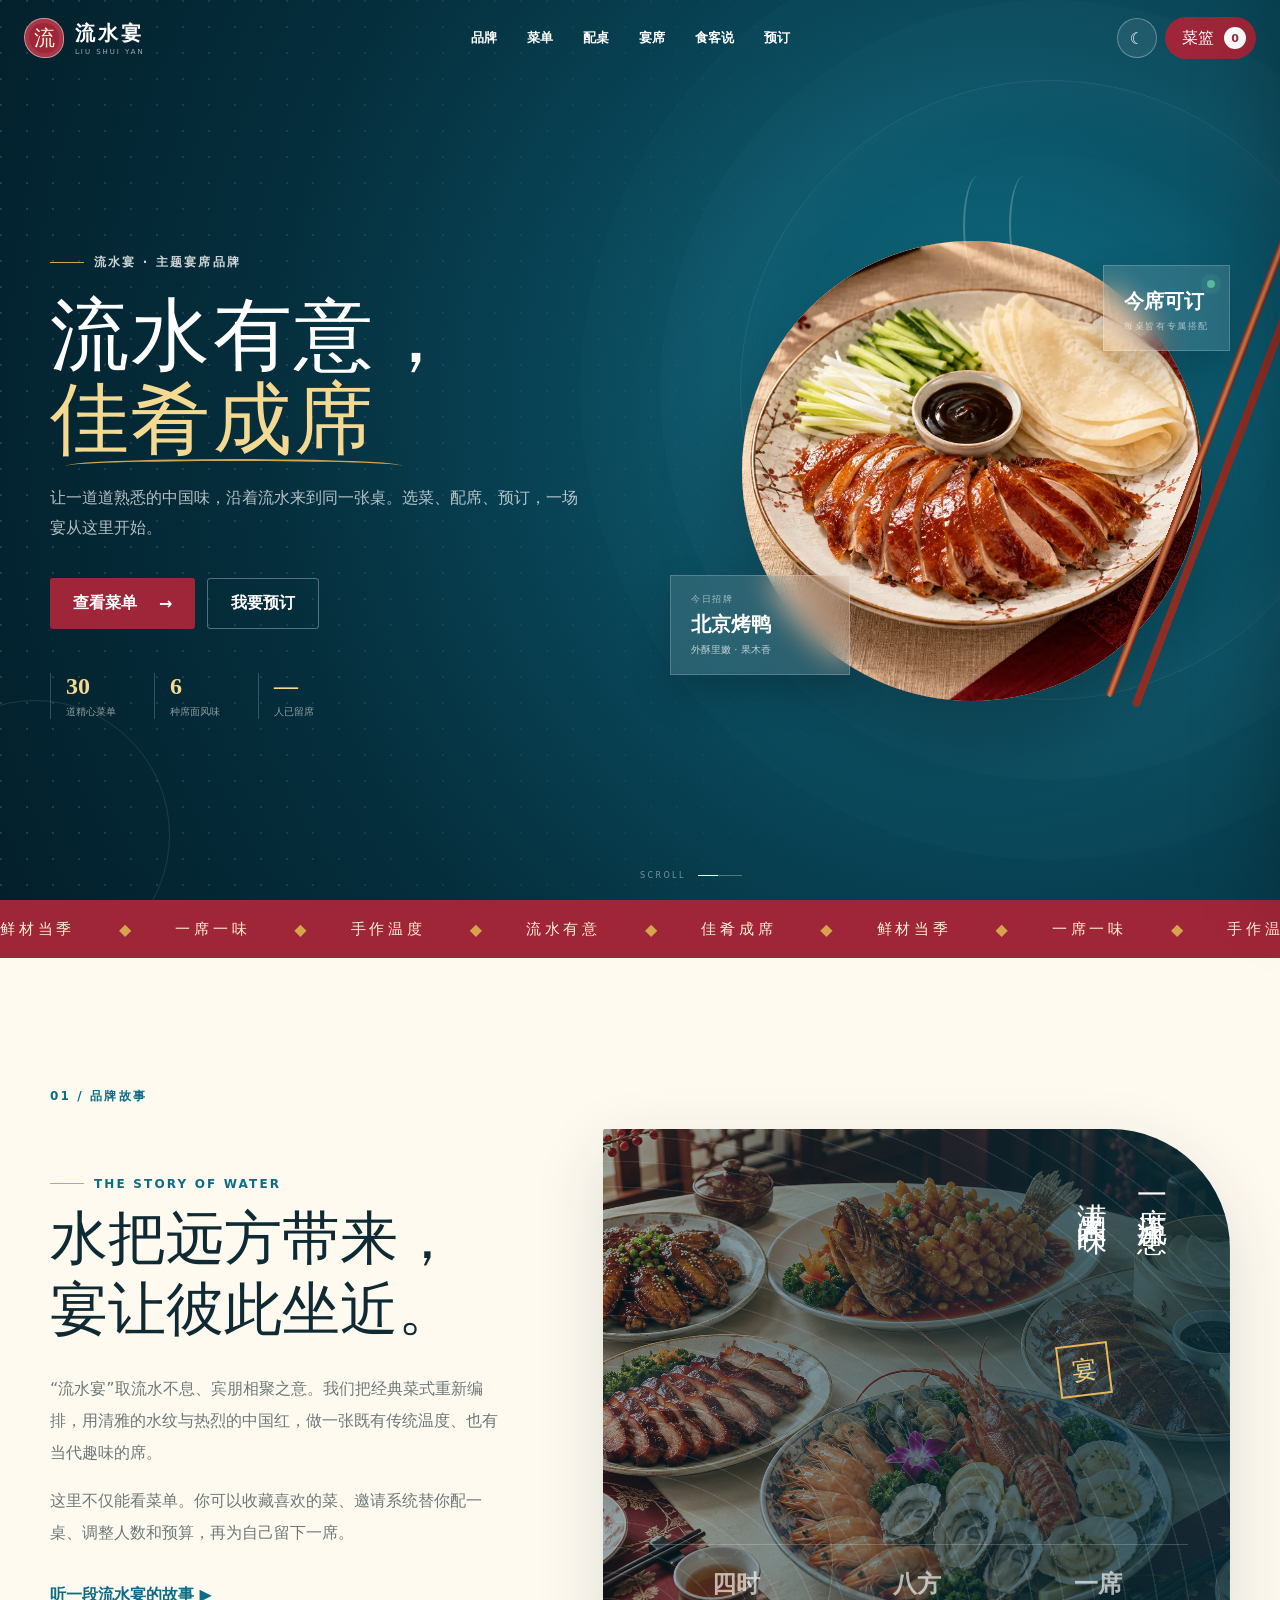
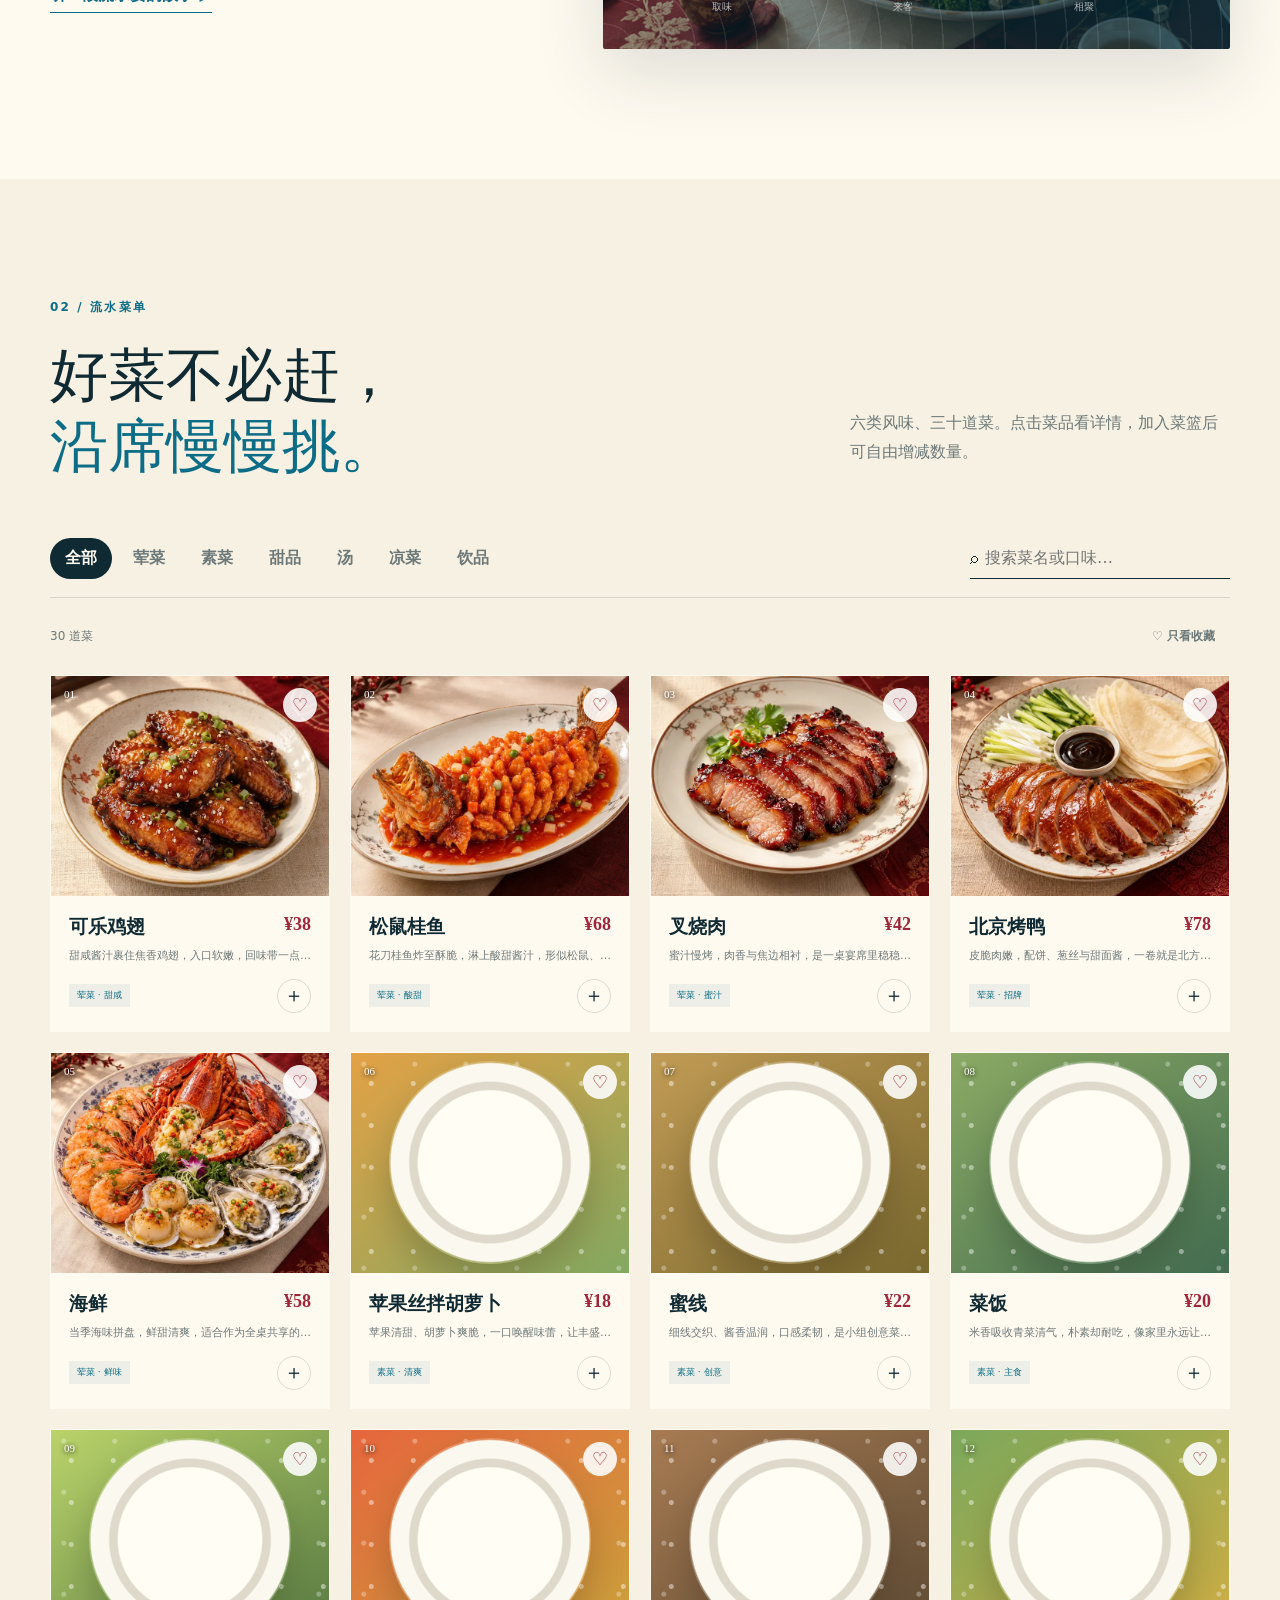
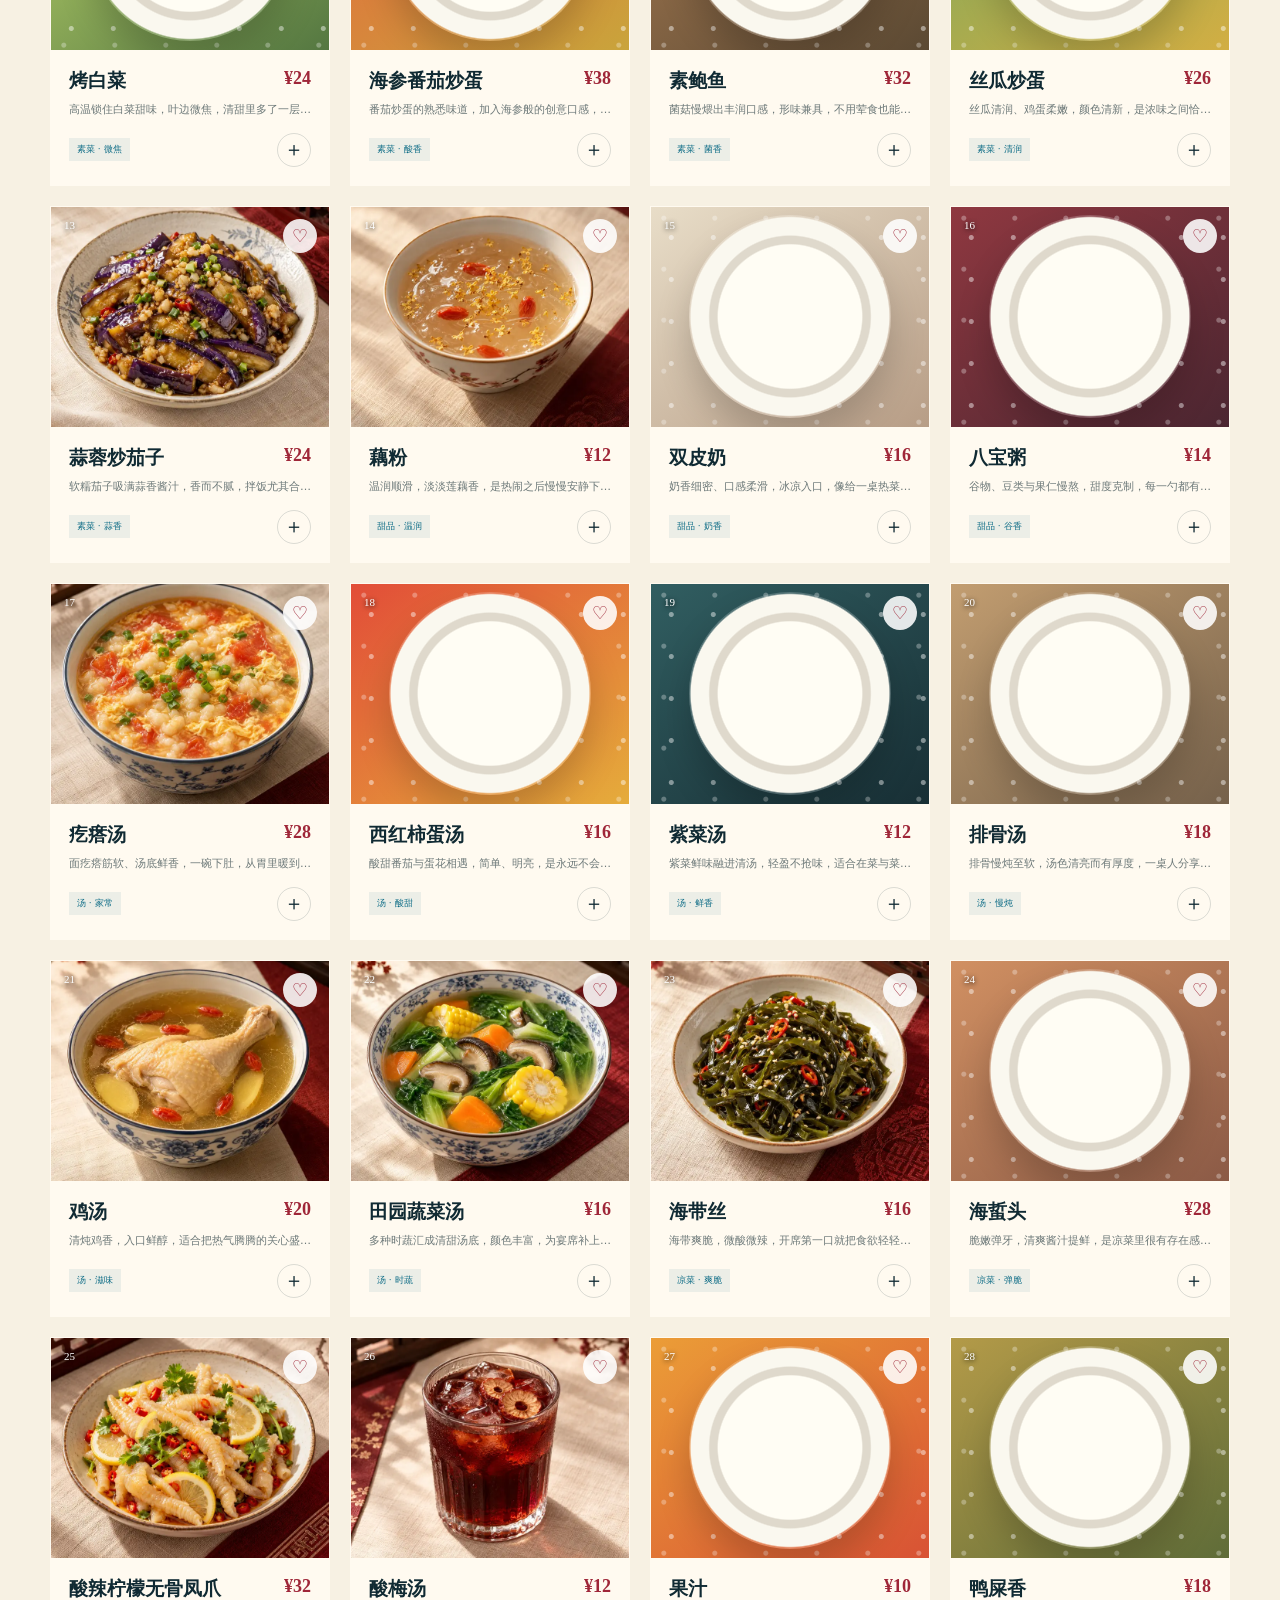
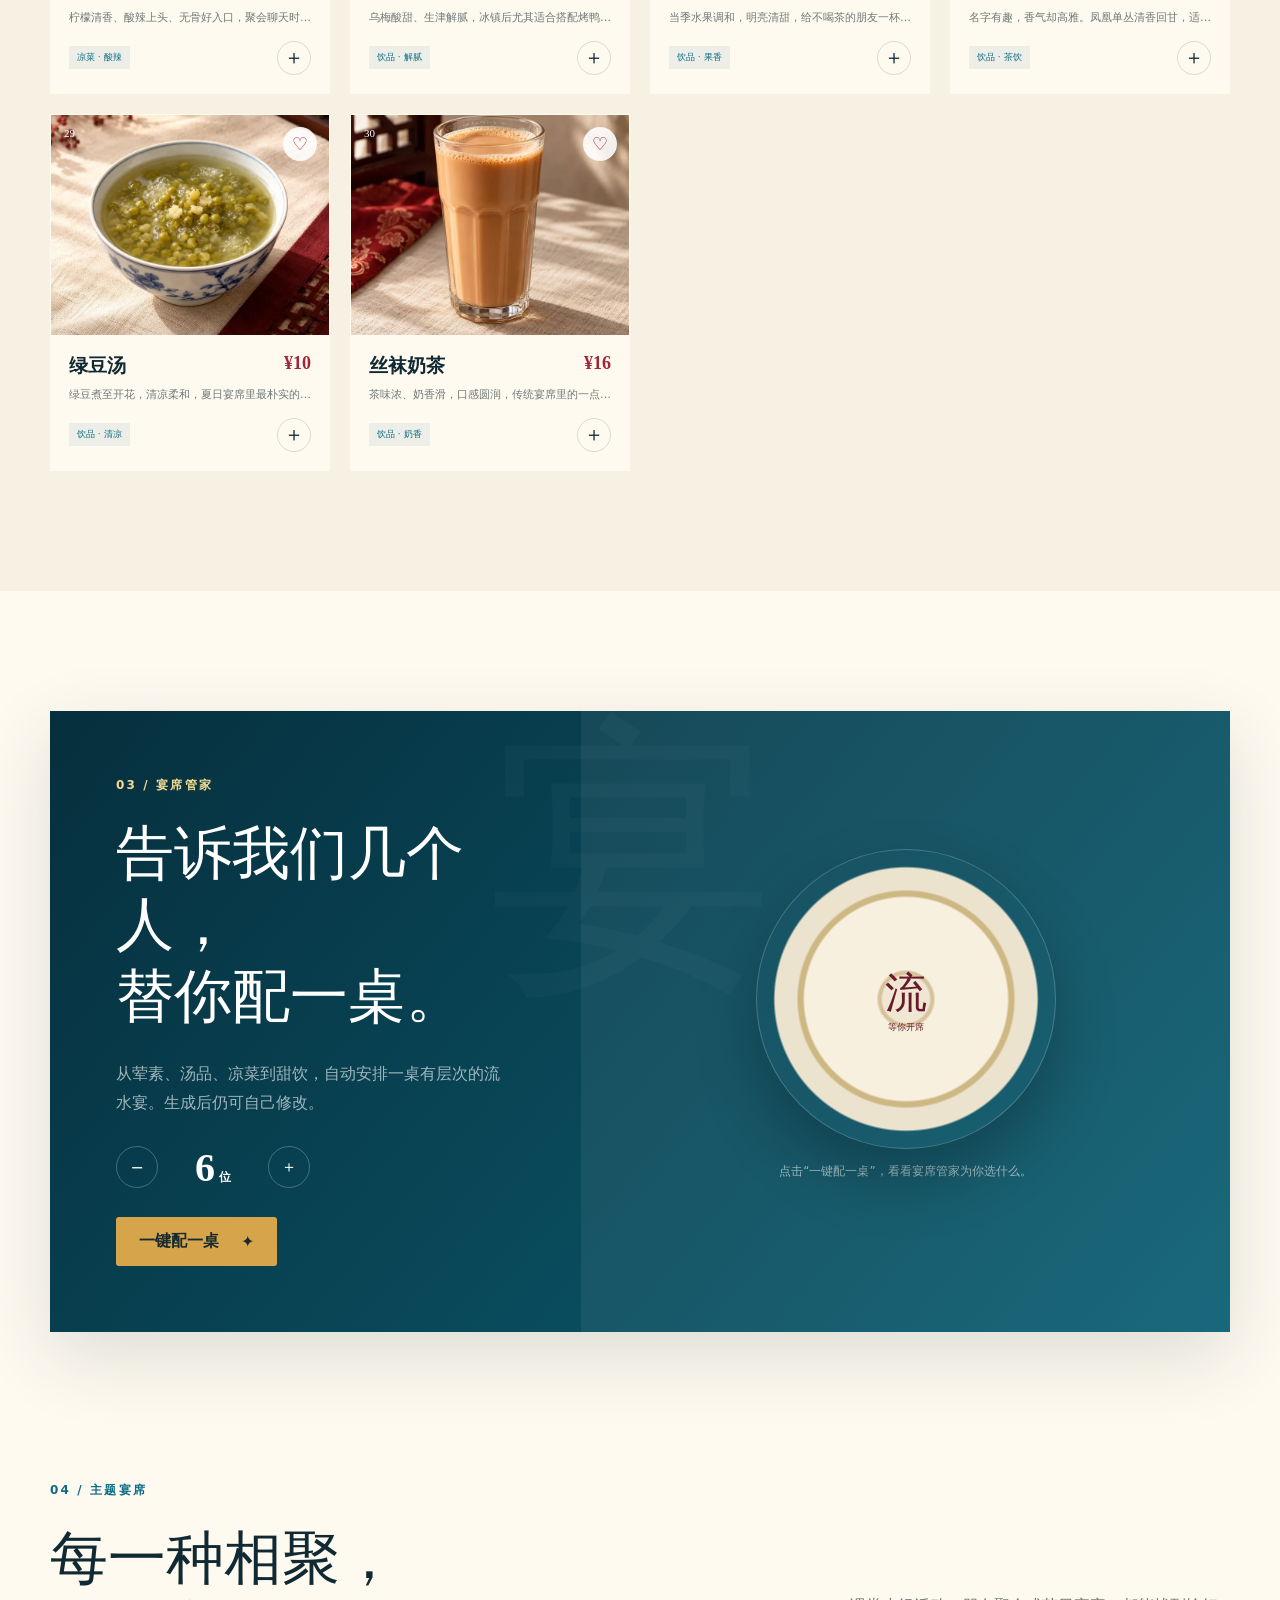
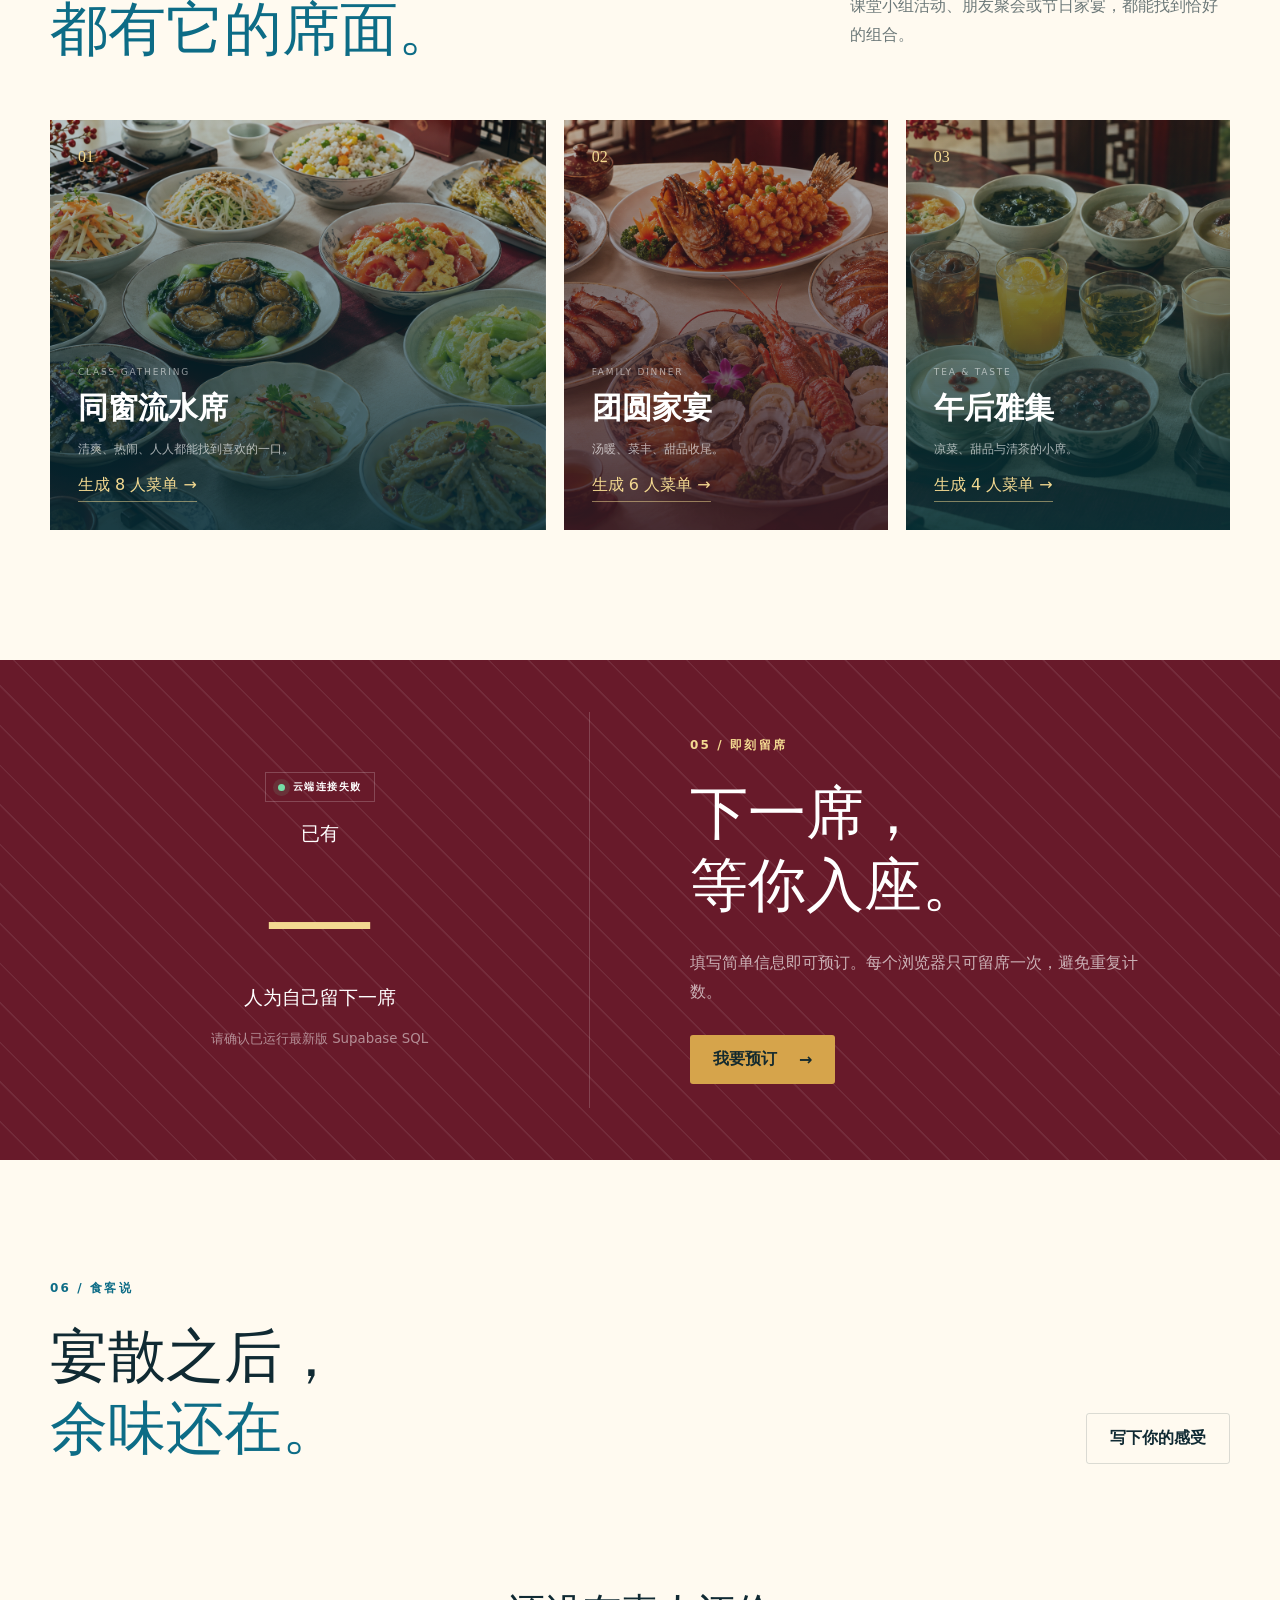
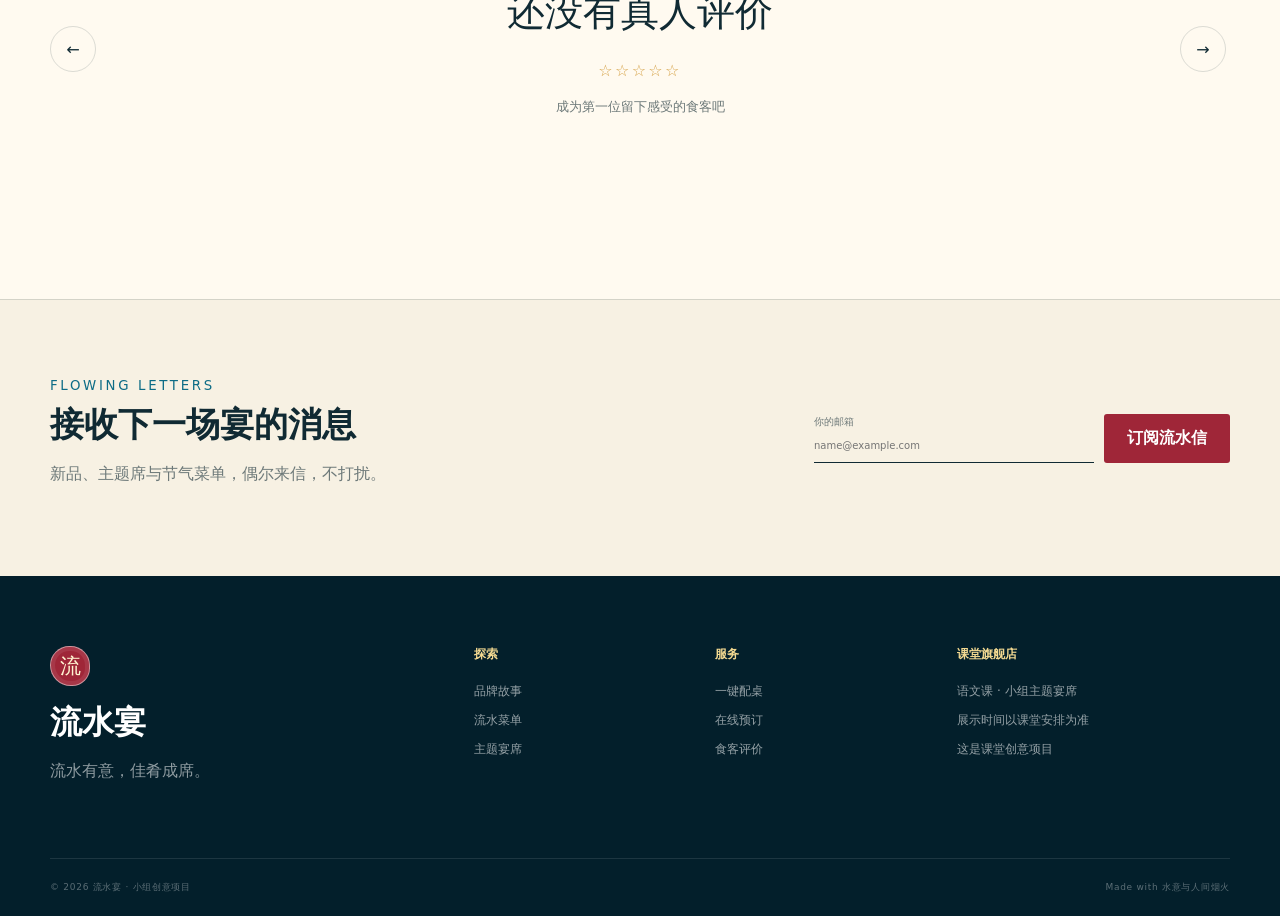
==== commit 1150ab22: "Add menu summary dialog and refresh script cache" ====
--- a/index.html
+++ b/index.html
@@ -10,7 +10,7 @@
   <link rel="stylesheet" href="styles.css?v=20261011-cart10-2">
   <script src="config.js"></script>
   <script src="assets/story-audio.js?v=20261012" defer></script>
-  <script src="script.js?v=20261012-audio" defer></script>
+  <script src="script.js?v=20261012-menucard" defer></script>
   <style>[hidden]{display:none!important}.qty button:disabled{opacity:.35;cursor:not-allowed}</style>
 </head>
 <body>
@@ -177,6 +177,8 @@
   <dialog class="modal form-modal" id="reserveModal"><button class="modal-close" data-close-modal aria-label="关闭">×</button><form id="reserveForm"><div class="modal-kicker">RESERVATION</div><h2>为你留一席</h2><p>填好后，这台设备将不能重复预订。</p><div class="form-grid"><label>称呼<input name="nickname" maxlength="20" required placeholder="怎么称呼你？"></label><label>人数<select name="partySize" required><option value="2">2 位</option><option value="4">4 位</option><option value="6" selected>6 位</option><option value="8">8 位</option><option value="10">10 位</option><option value="12">12 位</option></select></label><label>日期<input type="date" name="visitDate" required></label><label>时间<select name="visitTime" required><option>11:30</option><option>12:30</option><option>17:30</option><option>18:30</option><option>19:30</option></select></label></div><fieldset><legend>喜欢的座位</legend><label><input type="radio" name="seating" value="临水席" checked><span>临水席</span></label><label><input type="radio" name="seating" value="窗边席"><span>窗边席</span></label><label><input type="radio" name="seating" value="热闹大桌"><span>热闹大桌</span></label></fieldset><button class="btn btn-primary full" type="submit">确认预订</button><small class="privacy-note">仅用于本次课堂网站演示，不需要填写真实电话。</small></form><div class="success-panel" id="reserveSuccess" hidden><div class="success-mark">✓</div><h2>已为你留席</h2><p id="successText">开宴见！</p><button class="btn btn-primary" data-close-modal>好的</button></div></dialog>
   <dialog class="modal form-modal" id="reviewModal"><button class="modal-close" data-close-modal aria-label="关闭">×</button><form id="reviewForm"><div class="modal-kicker">YOUR WORDS</div><h2>写下你的感受</h2><label>名字<input name="name" maxlength="12" required placeholder="你的名字"></label><label>评分<select name="rating"><option value="5">★★★★★ 很喜欢</option><option value="4">★★★★ 很不错</option><option value="3">★★★ 还可以</option></select></label><label>评价<textarea name="text" maxlength="100" required placeholder="哪道菜让你记住了流水宴？"></textarea></label><button class="btn btn-primary full">发布评价</button></form></dialog>
 
+  <dialog class="modal form-modal" id="menuCardModal"><button class="modal-close" data-close-modal aria-label="关闭">×</button><div id="menuCardContent"></div><textarea id="menuCopyFallback" readonly hidden aria-label="复制菜单文字"></textarea><div class="menu-card-actions"><button class="btn btn-primary" id="copyMenu">复制菜单</button><button class="btn btn-outline" id="downloadMenu">下载菜单</button><button class="text-button" id="menuCardReserve">继续留席 →</button></div></dialog>
+  <style>.saved-menu-lines p{display:flex;justify-content:space-between;gap:16px;border-bottom:1px solid #8883;padding:8px 0}.menu-card-actions{display:flex;flex-wrap:wrap;gap:12px;margin-top:20px}#menuCopyFallback{width:100%;min-height:180px}#menuCardModal{max-height:85vh;overflow:auto}</style>
   <div class="toast-stack" id="toastStack" aria-live="polite"></div>
   <button class="back-to-top" id="backToTop" aria-label="返回顶部">↑</button>
 </body>
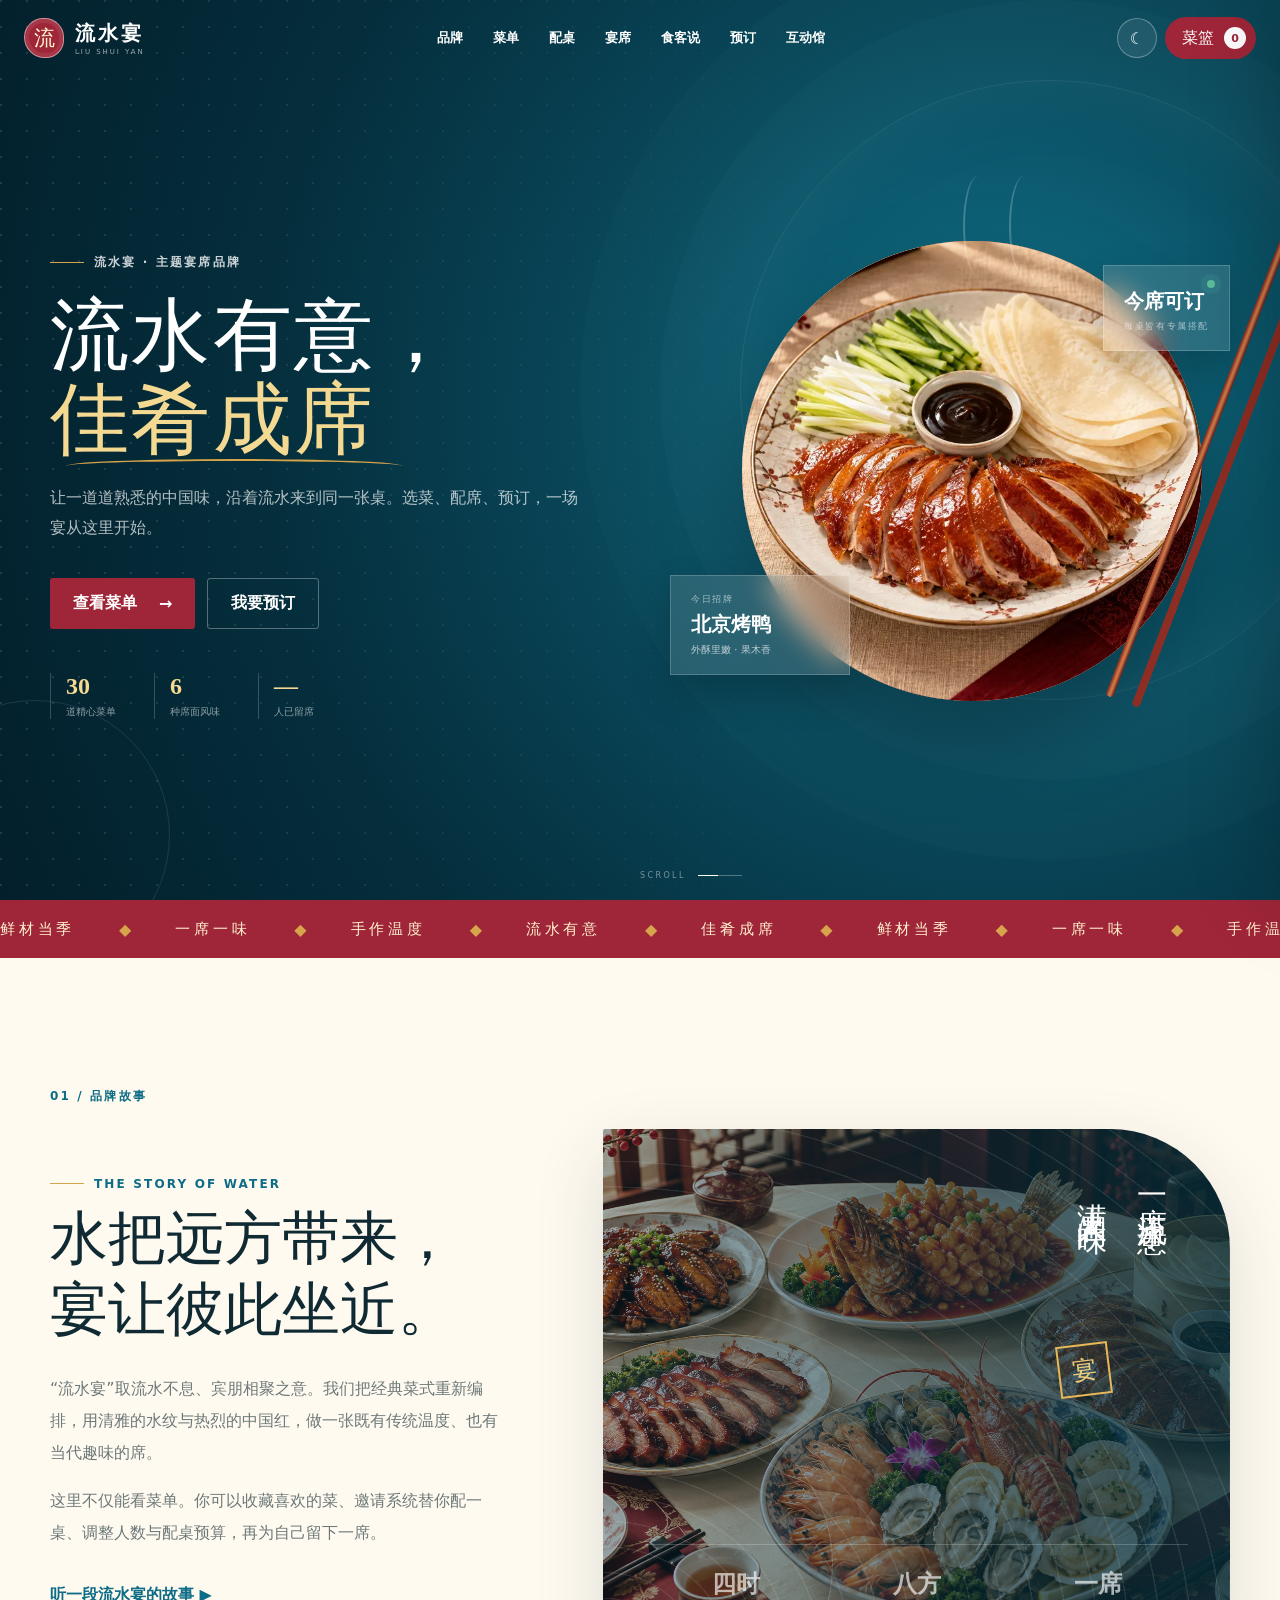
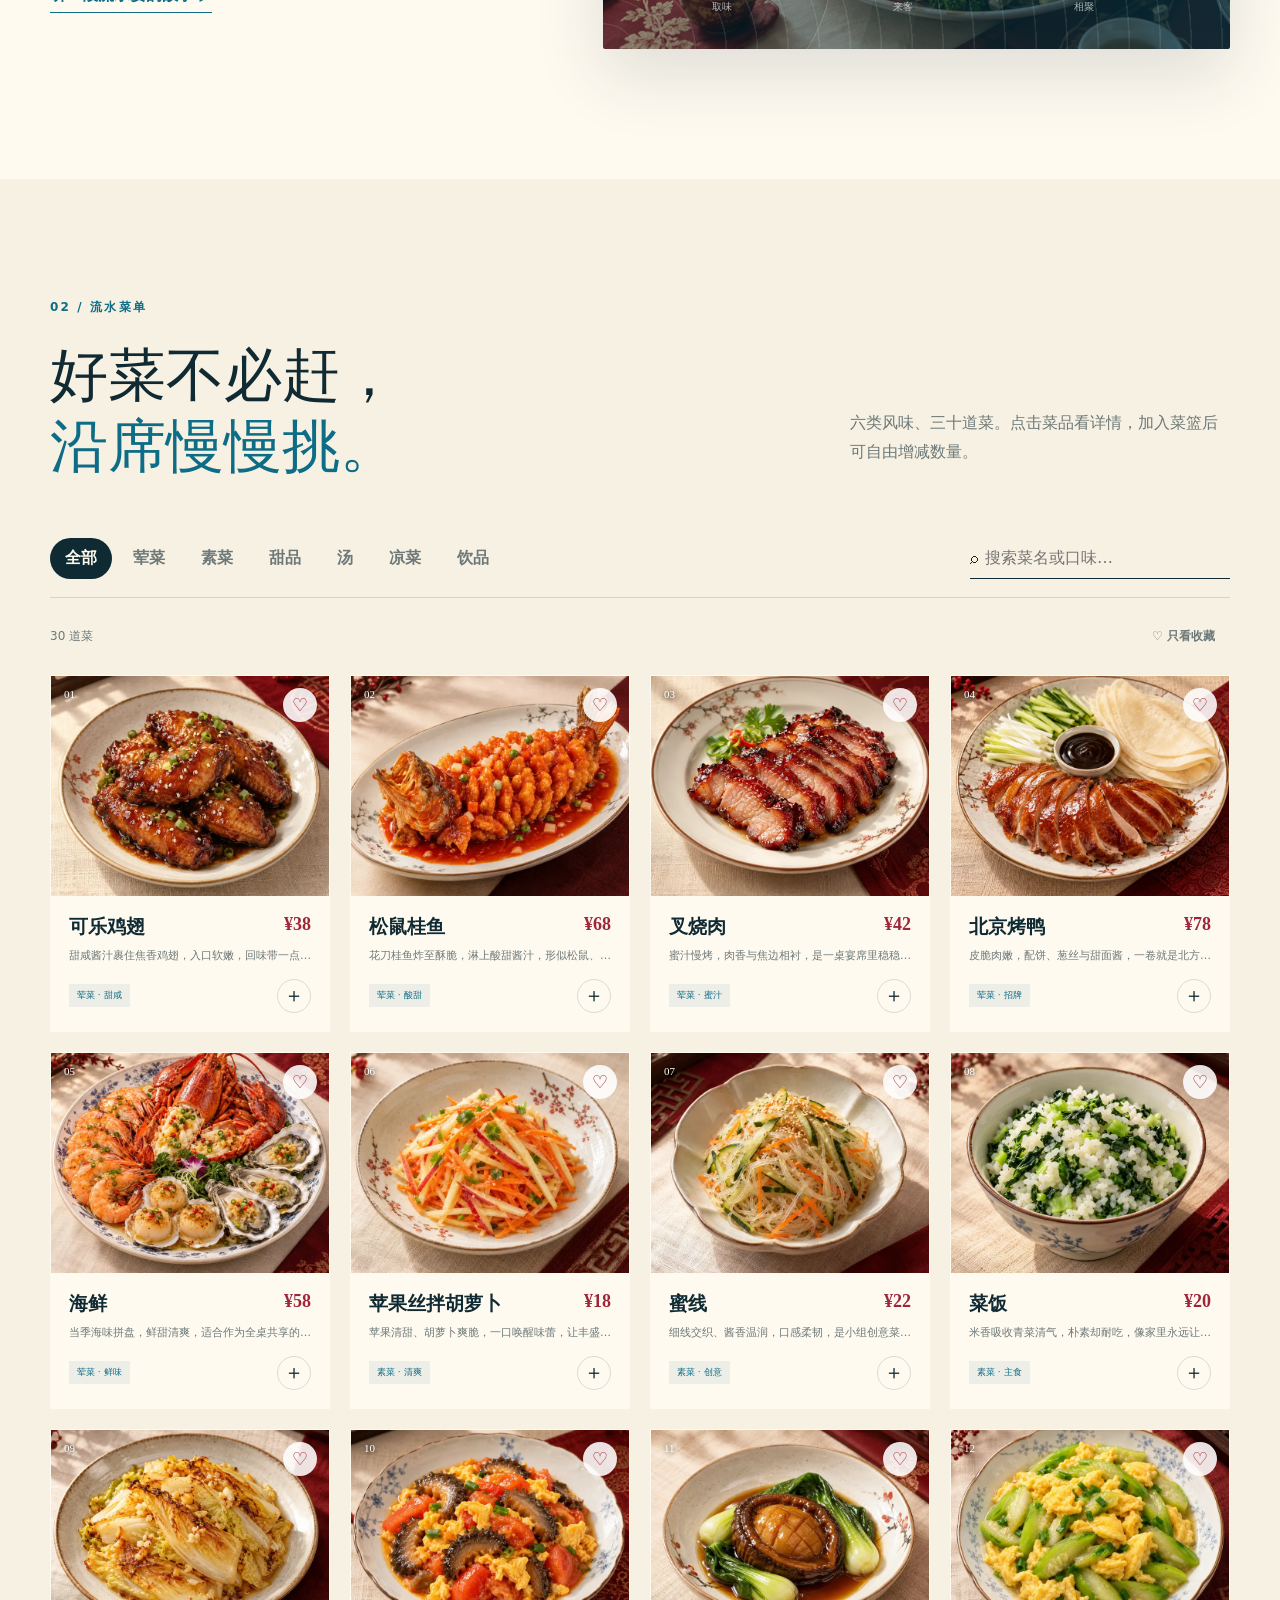
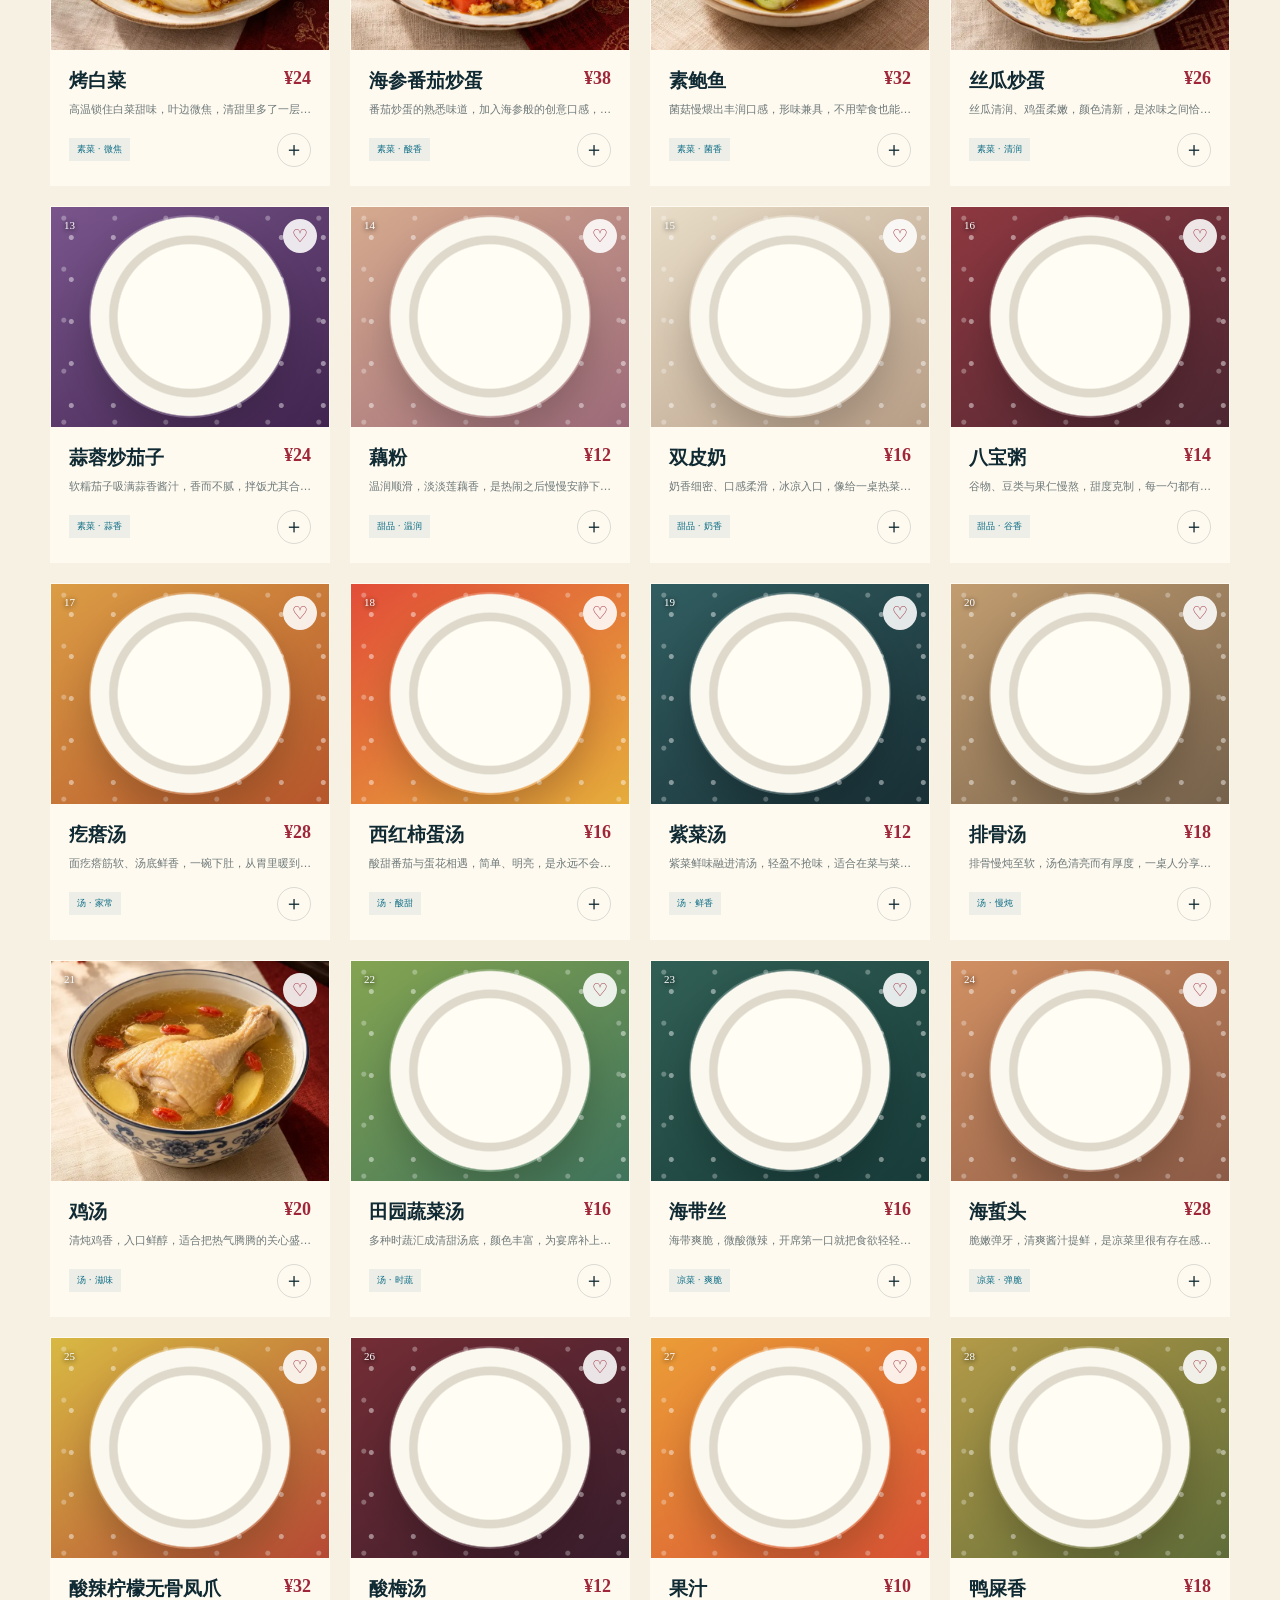
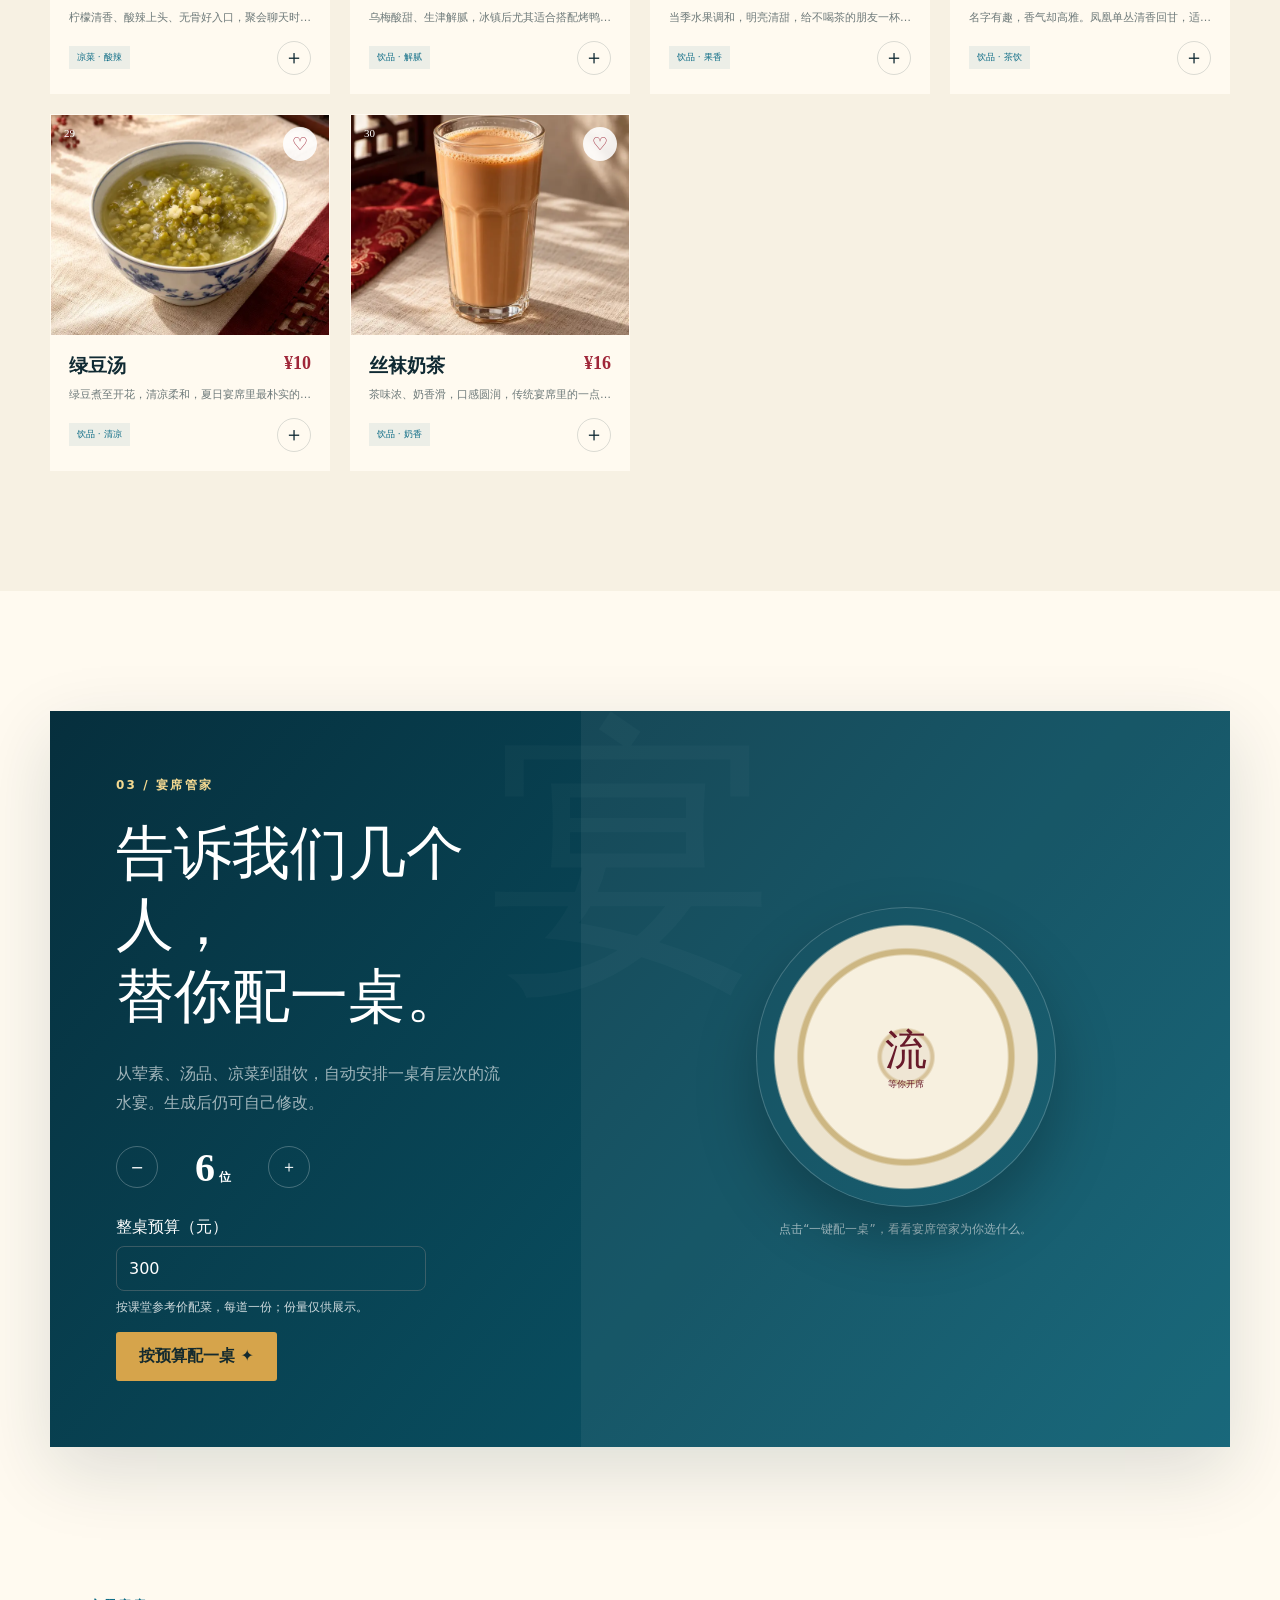
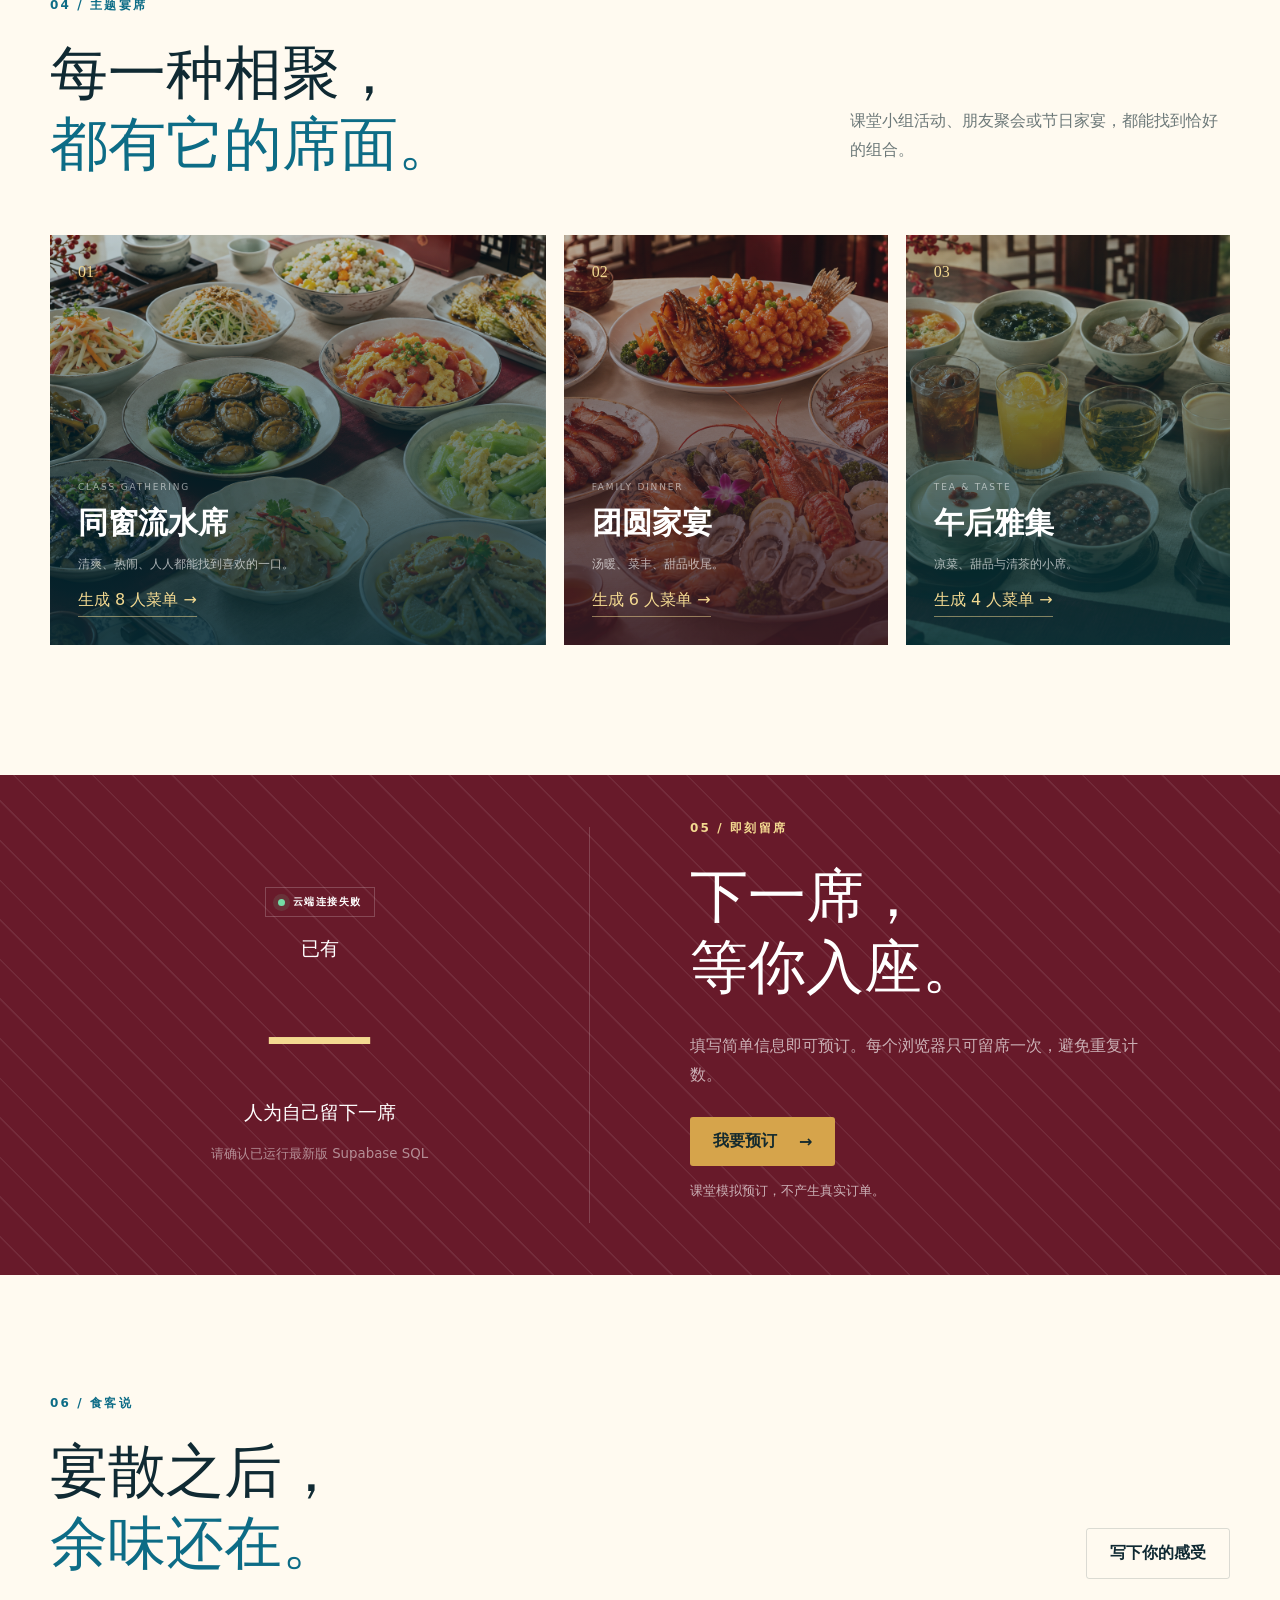
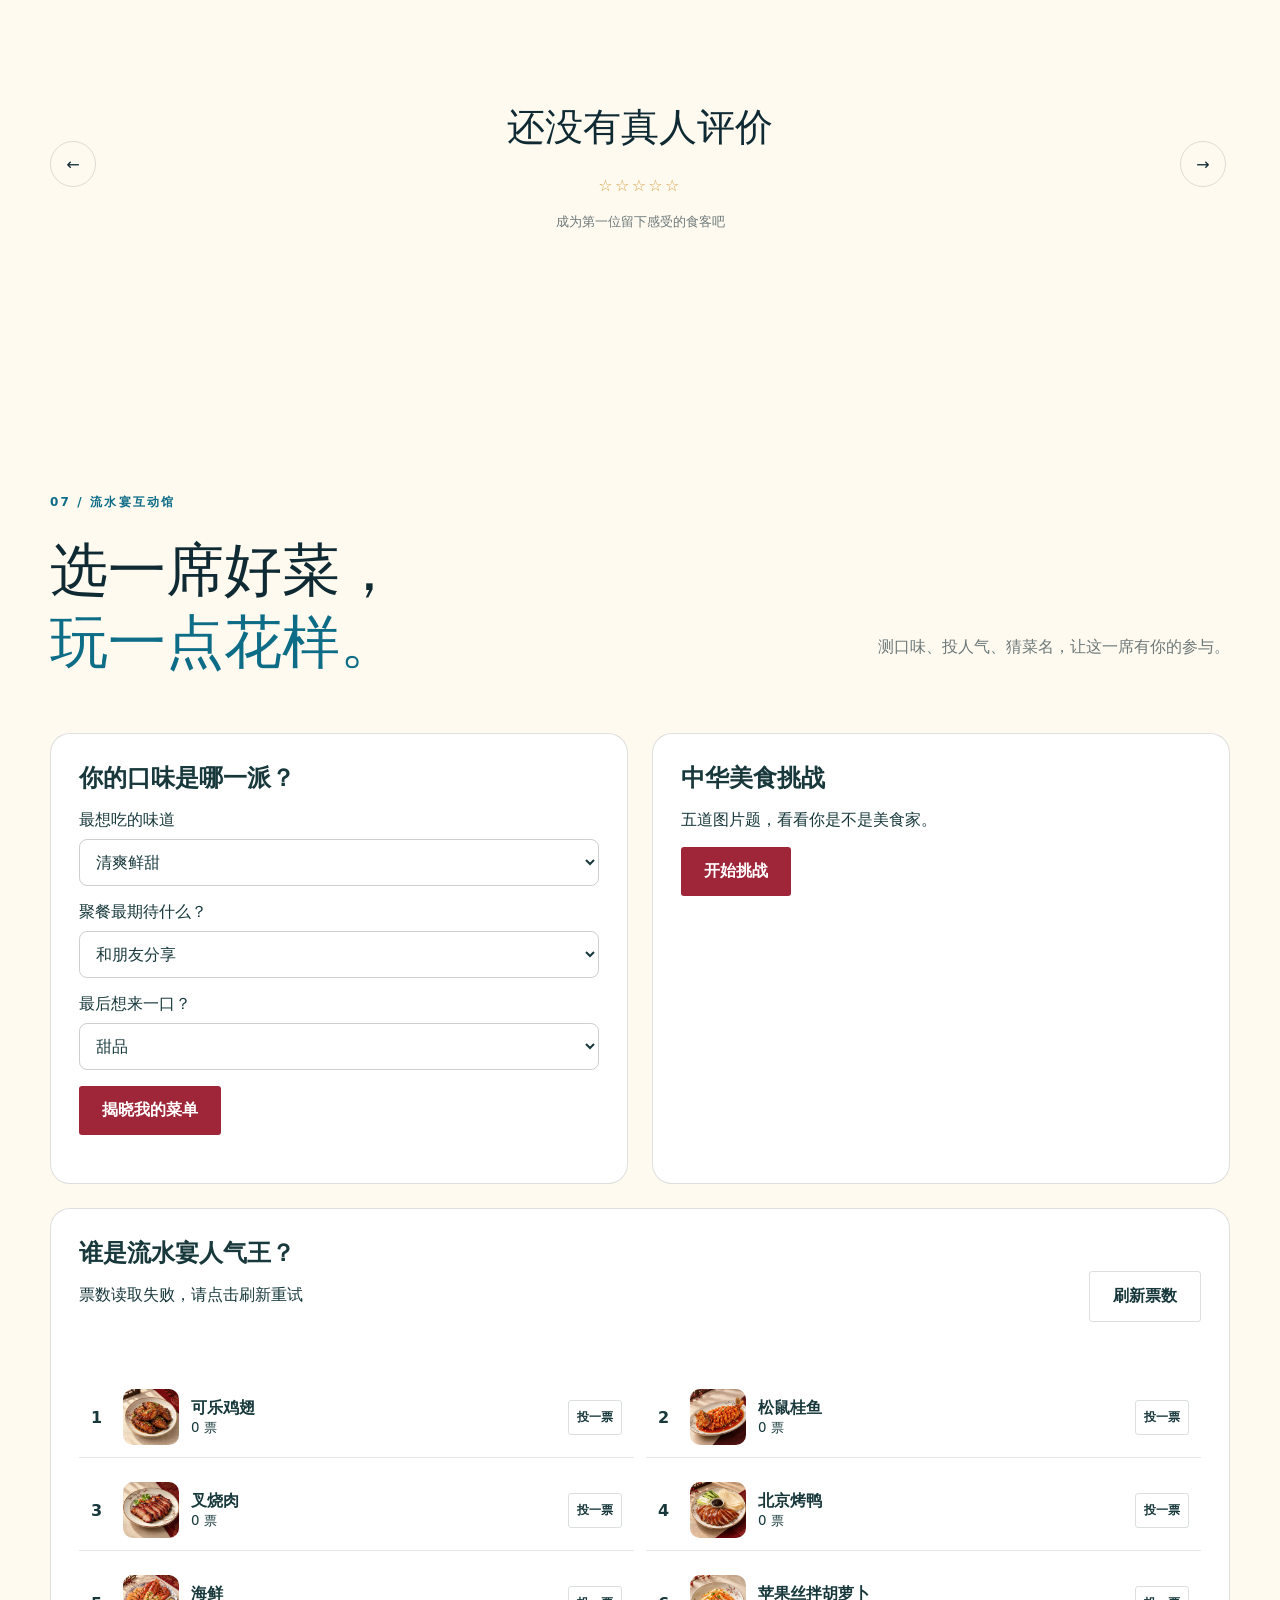
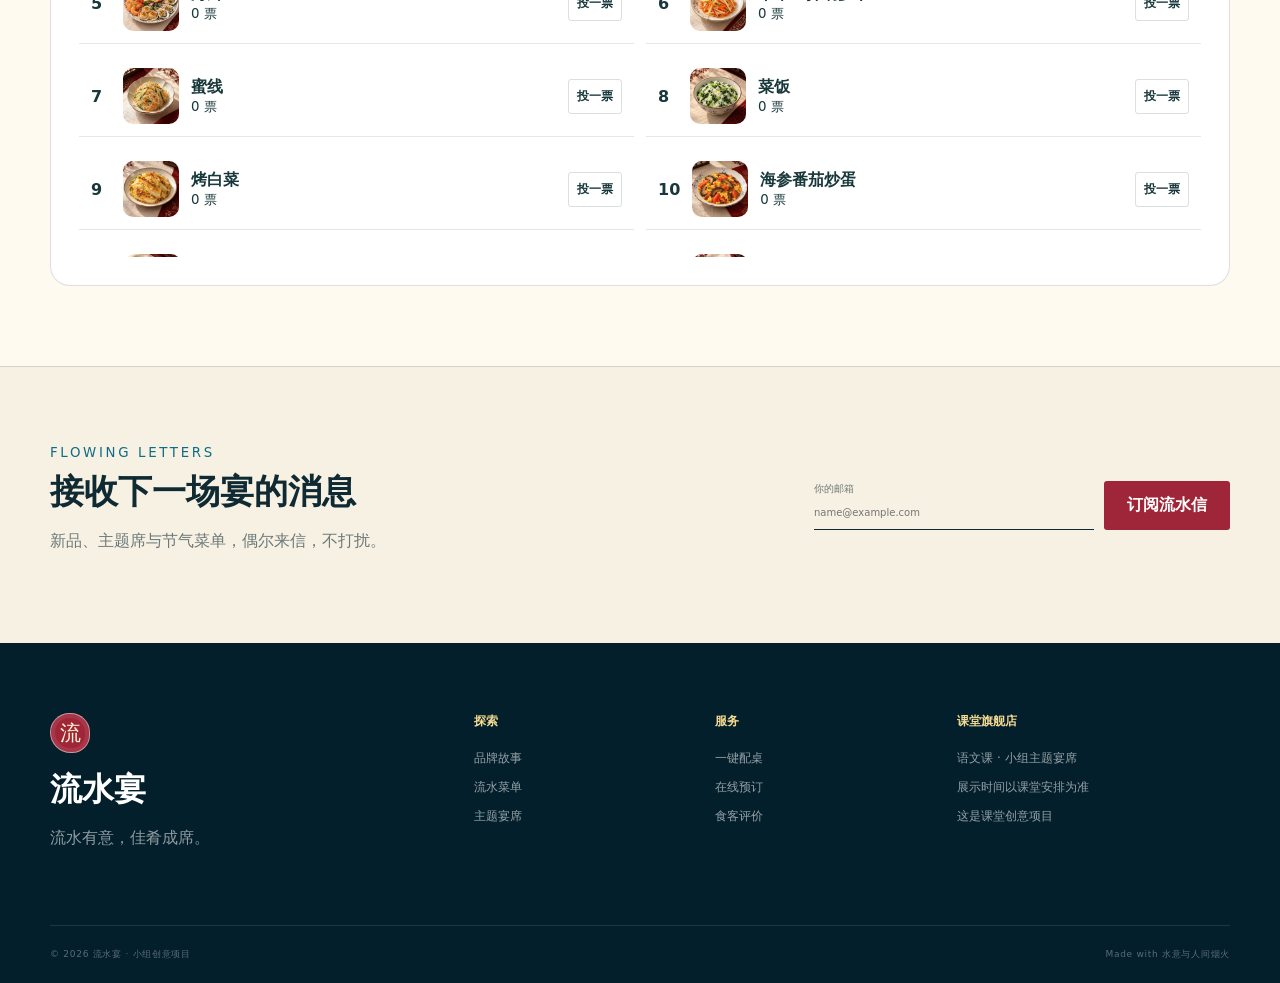
==== commit 0e608af3: "Enable interactive banquet features" ====
--- a/index.html
+++ b/index.html
@@ -10,7 +10,9 @@
   <link rel="stylesheet" href="styles.css?v=20261011-cart10-2">
   <script src="config.js"></script>
   <script src="assets/story-audio.js?v=20261012" defer></script>
-  <script src="script.js?v=20261012-menucard" defer></script>
+  <script src="script.js?v=20261012-interactive" defer></script>
+  <script src="interactions.js?v=20261012-1" defer></script>
+  <link rel="stylesheet" href="interactions.css?v=20261012-1">
   <style>[hidden]{display:none!important}.qty button:disabled{opacity:.35;cursor:not-allowed}</style>
 </head>
 <body>
--- a/interactions.css
+++ b/interactions.css
@@ -0,0 +1 @@
+.interaction-hub{padding-top:80px;padding-bottom:80px}.interaction-grid{display:grid;grid-template-columns:1fr 1fr;gap:24px}.interaction-card{padding:28px;border:1px solid #8884;border-radius:20px;background:var(--surface,#fff);color:var(--text,#18383b)}.interaction-card h3{font-size:24px;margin:0 0 16px}.interaction-card label,.budget-control,.banquet-name{display:grid;gap:8px;margin:16px 0}.interaction-card select,.budget-control input,.banquet-name input{width:100%;padding:12px;border:1px solid #8886;border-radius:8px;font:inherit;background:transparent;color:inherit}.budget-control{max-width:310px}.budget-control small{font-size:12px;opacity:.8}.popularity-card{margin-top:24px}.popularity-list{display:grid;grid-template-columns:1fr 1fr;gap:12px;max-height:480px;overflow:auto}.vote-row{display:flex;align-items:center;gap:12px;padding:12px;border-bottom:1px solid #8883}.vote-row img{width:56px;height:56px;object-fit:cover;border-radius:10px}.vote-row div{flex:1;min-width:0}.vote-row small{display:block}.vote-row .btn{padding:8px;font-size:12px}.vote-rank{font-weight:bold;min-width:20px}.quiz-photo{width:100%;max-height:220px;object-fit:contain;border-radius:12px}.quiz-options{display:grid;grid-template-columns:1fr 1fr;gap:10px;margin-top:16px}.correct-answer{background:#217960!important;color:white!important}.simulation-note{font-size:13px}.night .interaction-card{background:#11383d;color:#f7f1e5}#tasteResult{margin-top:20px}@media(max-width:700px){.interaction-grid,.popularity-list{grid-template-columns:1fr}.interaction-card{padding:20px}.interaction-hub{padding-top:40px;padding-bottom:40px}}
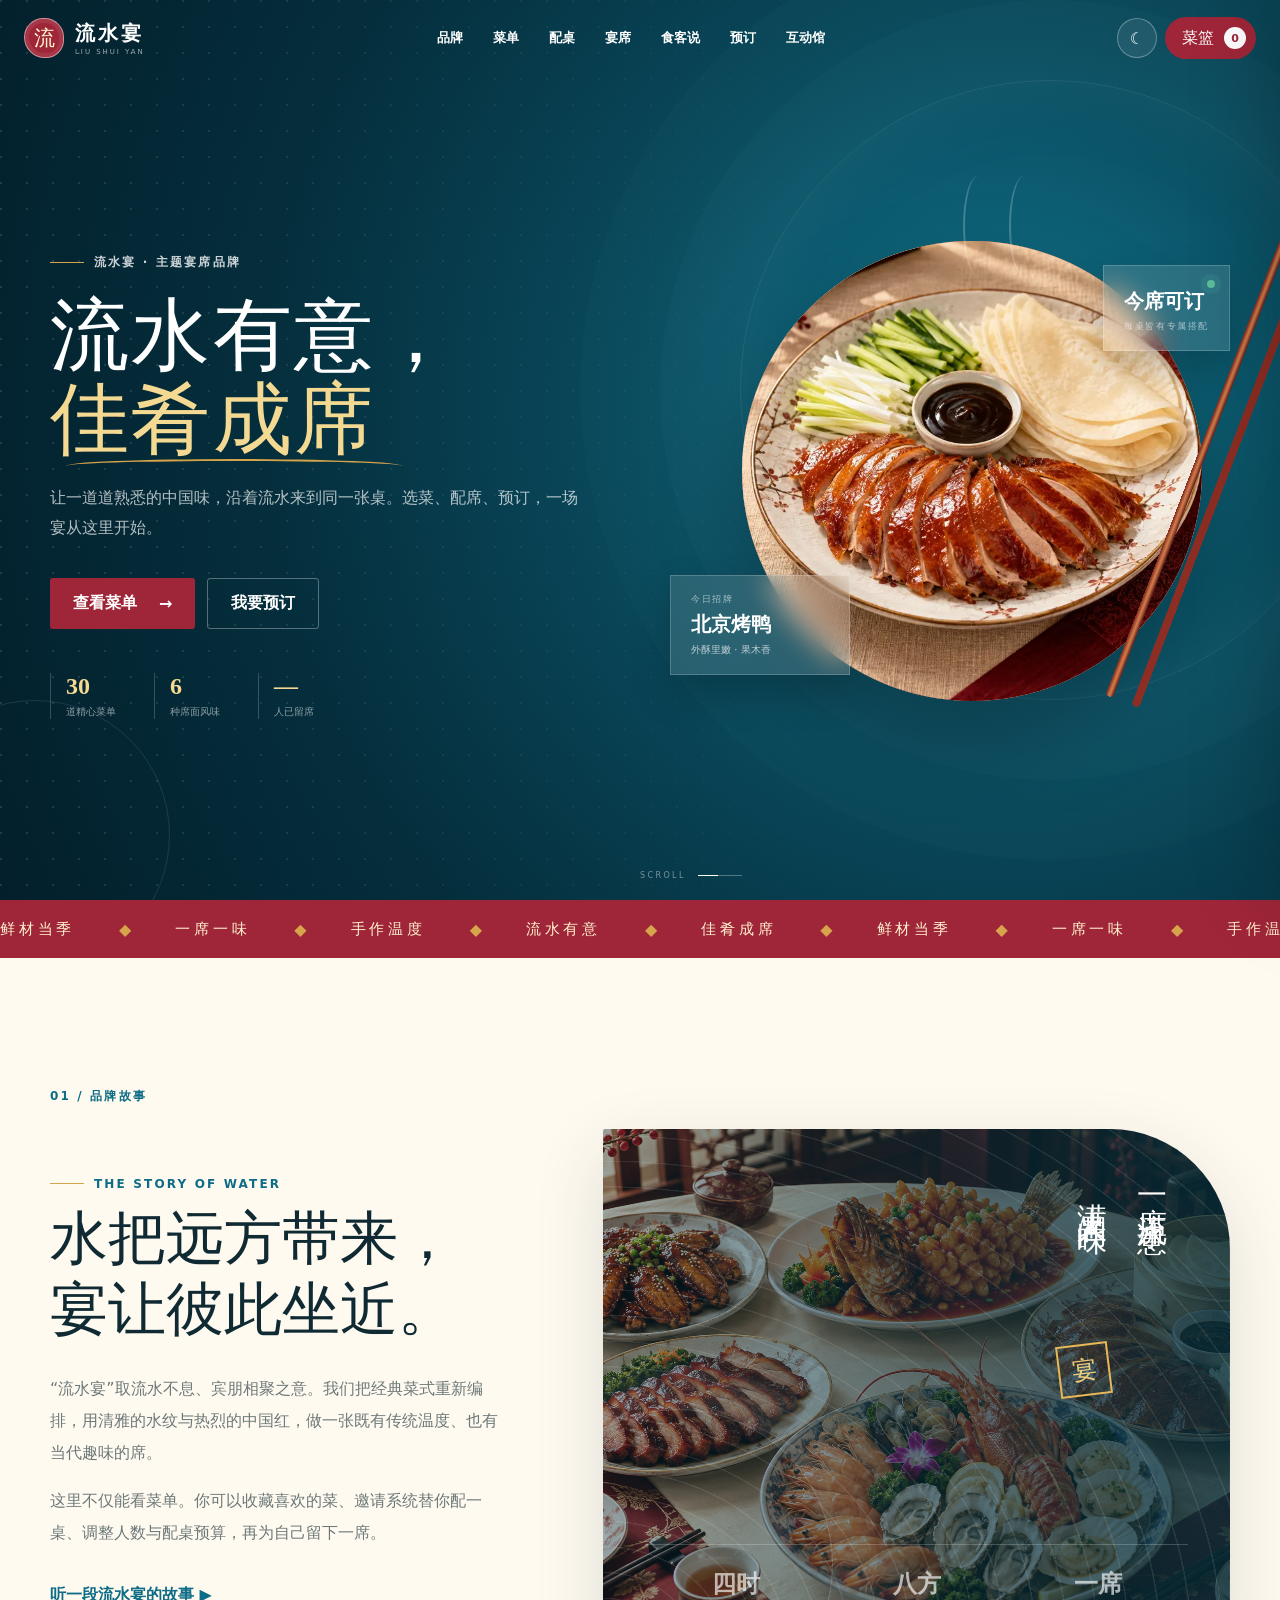
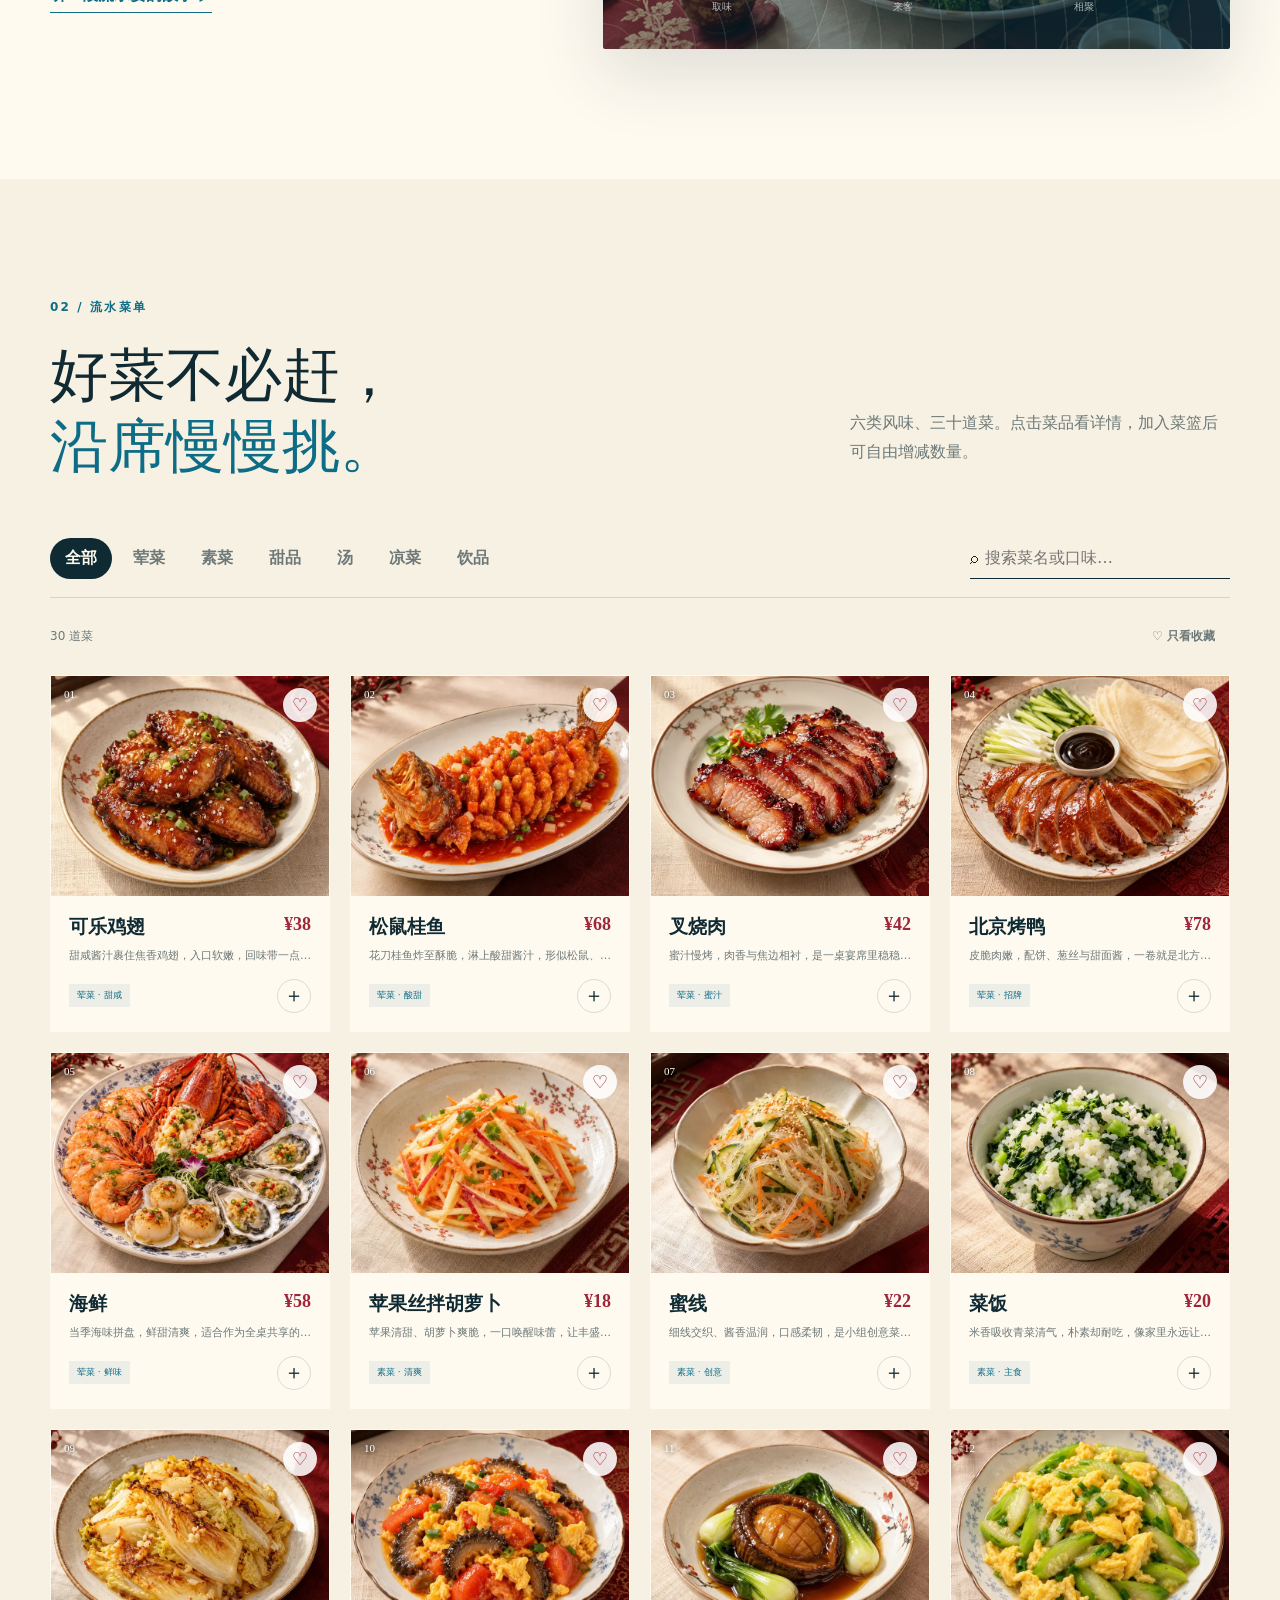
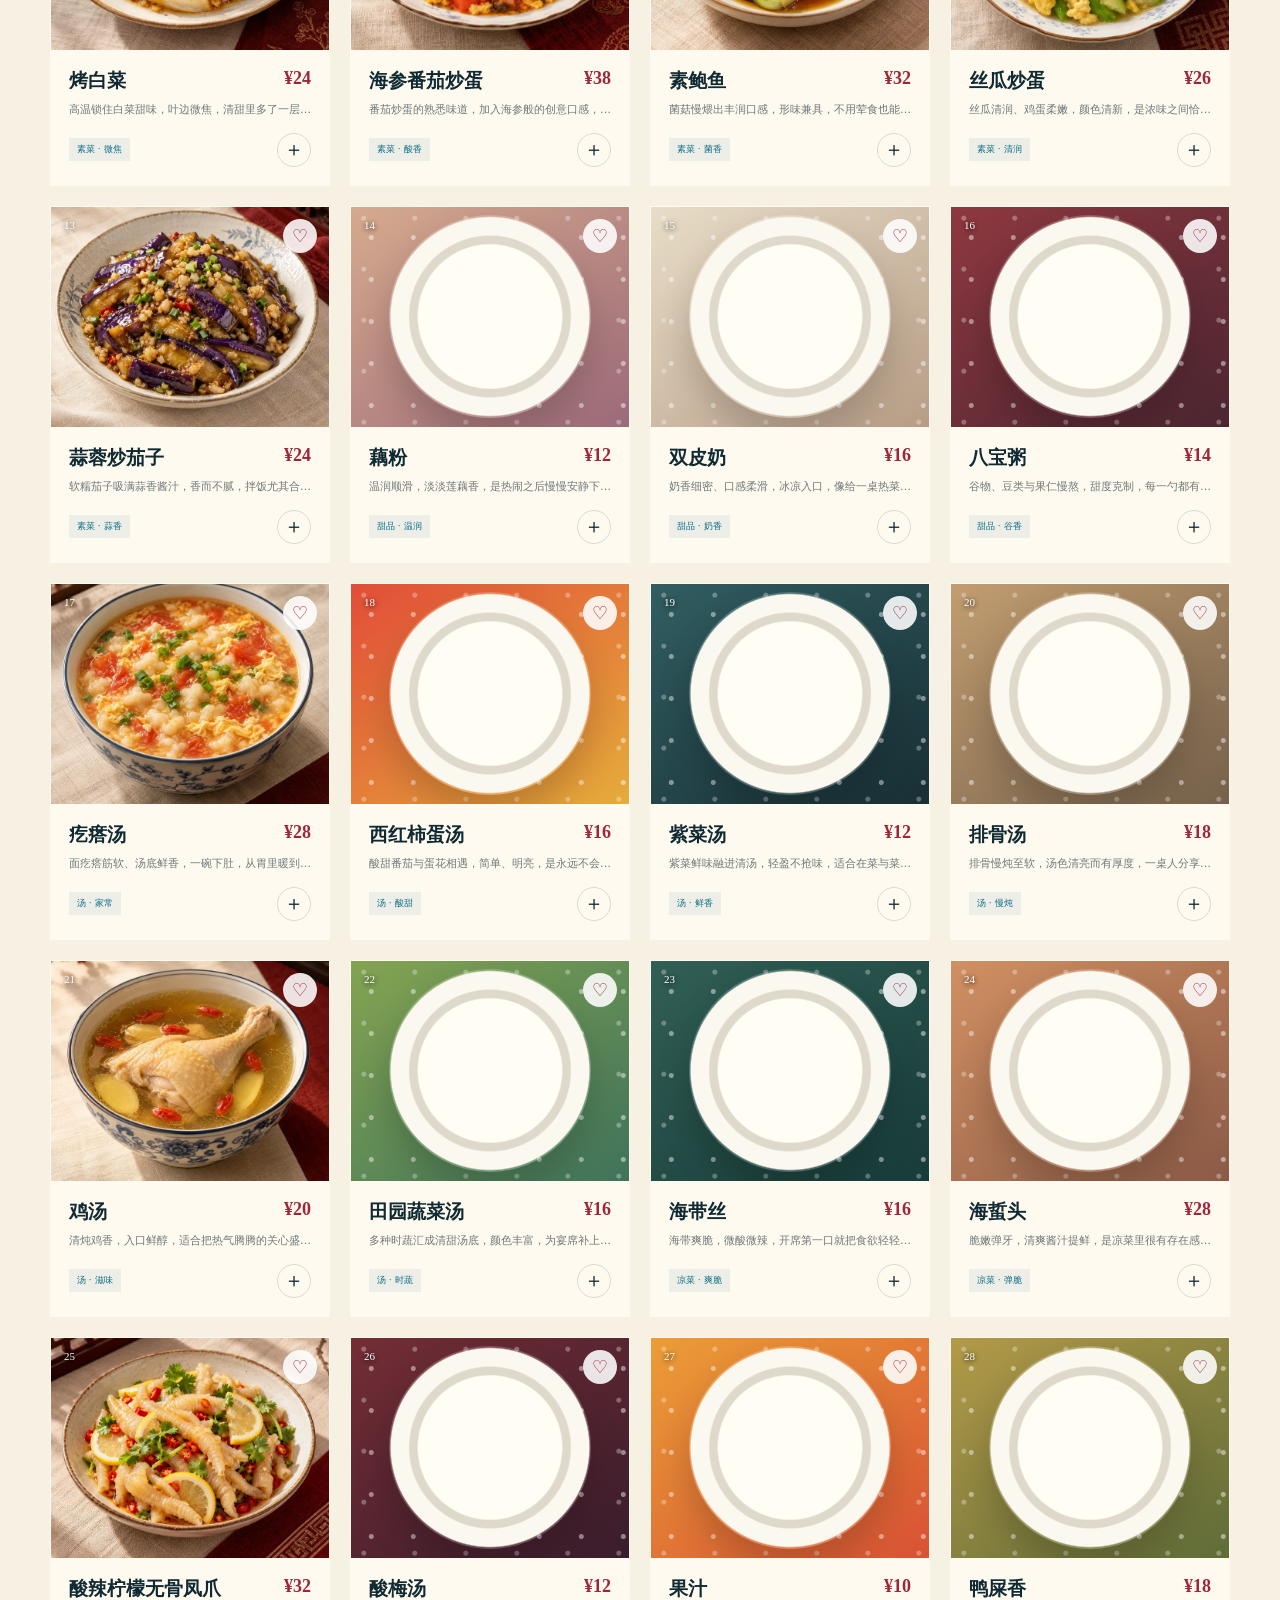
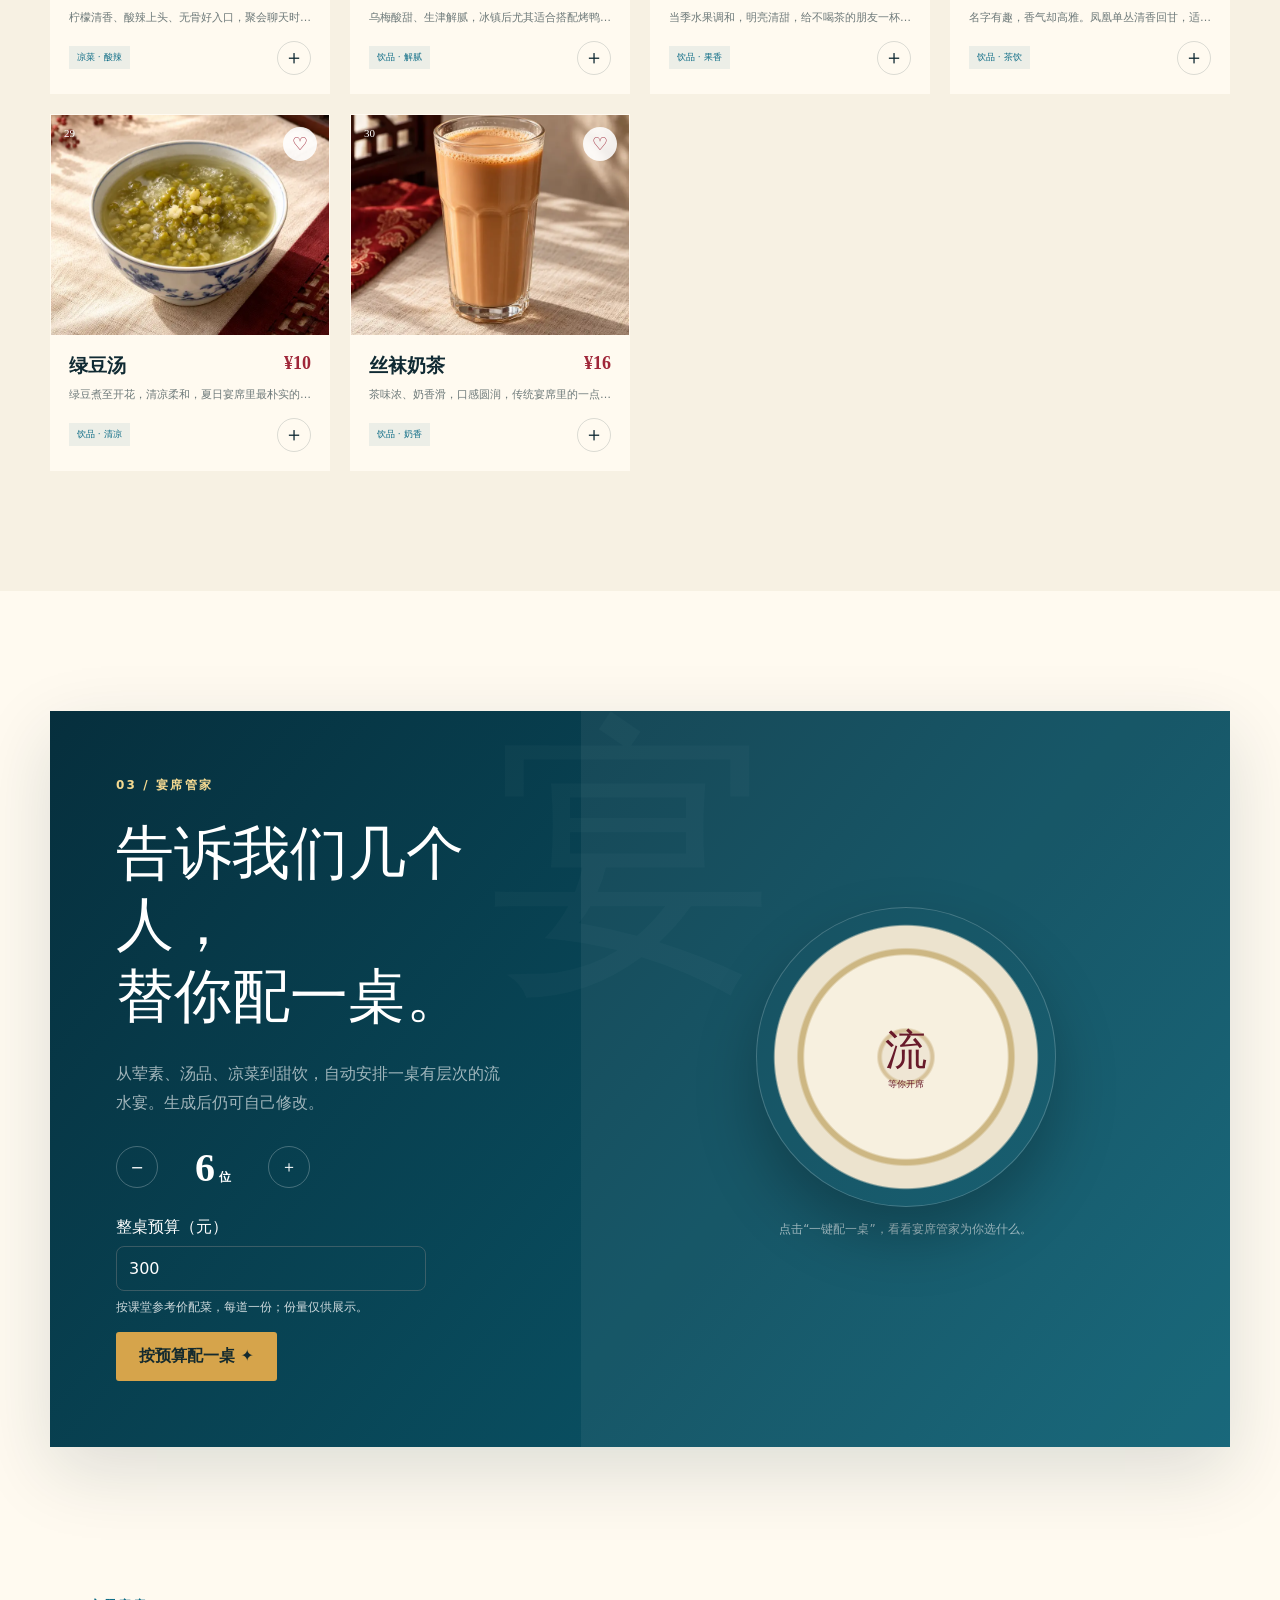
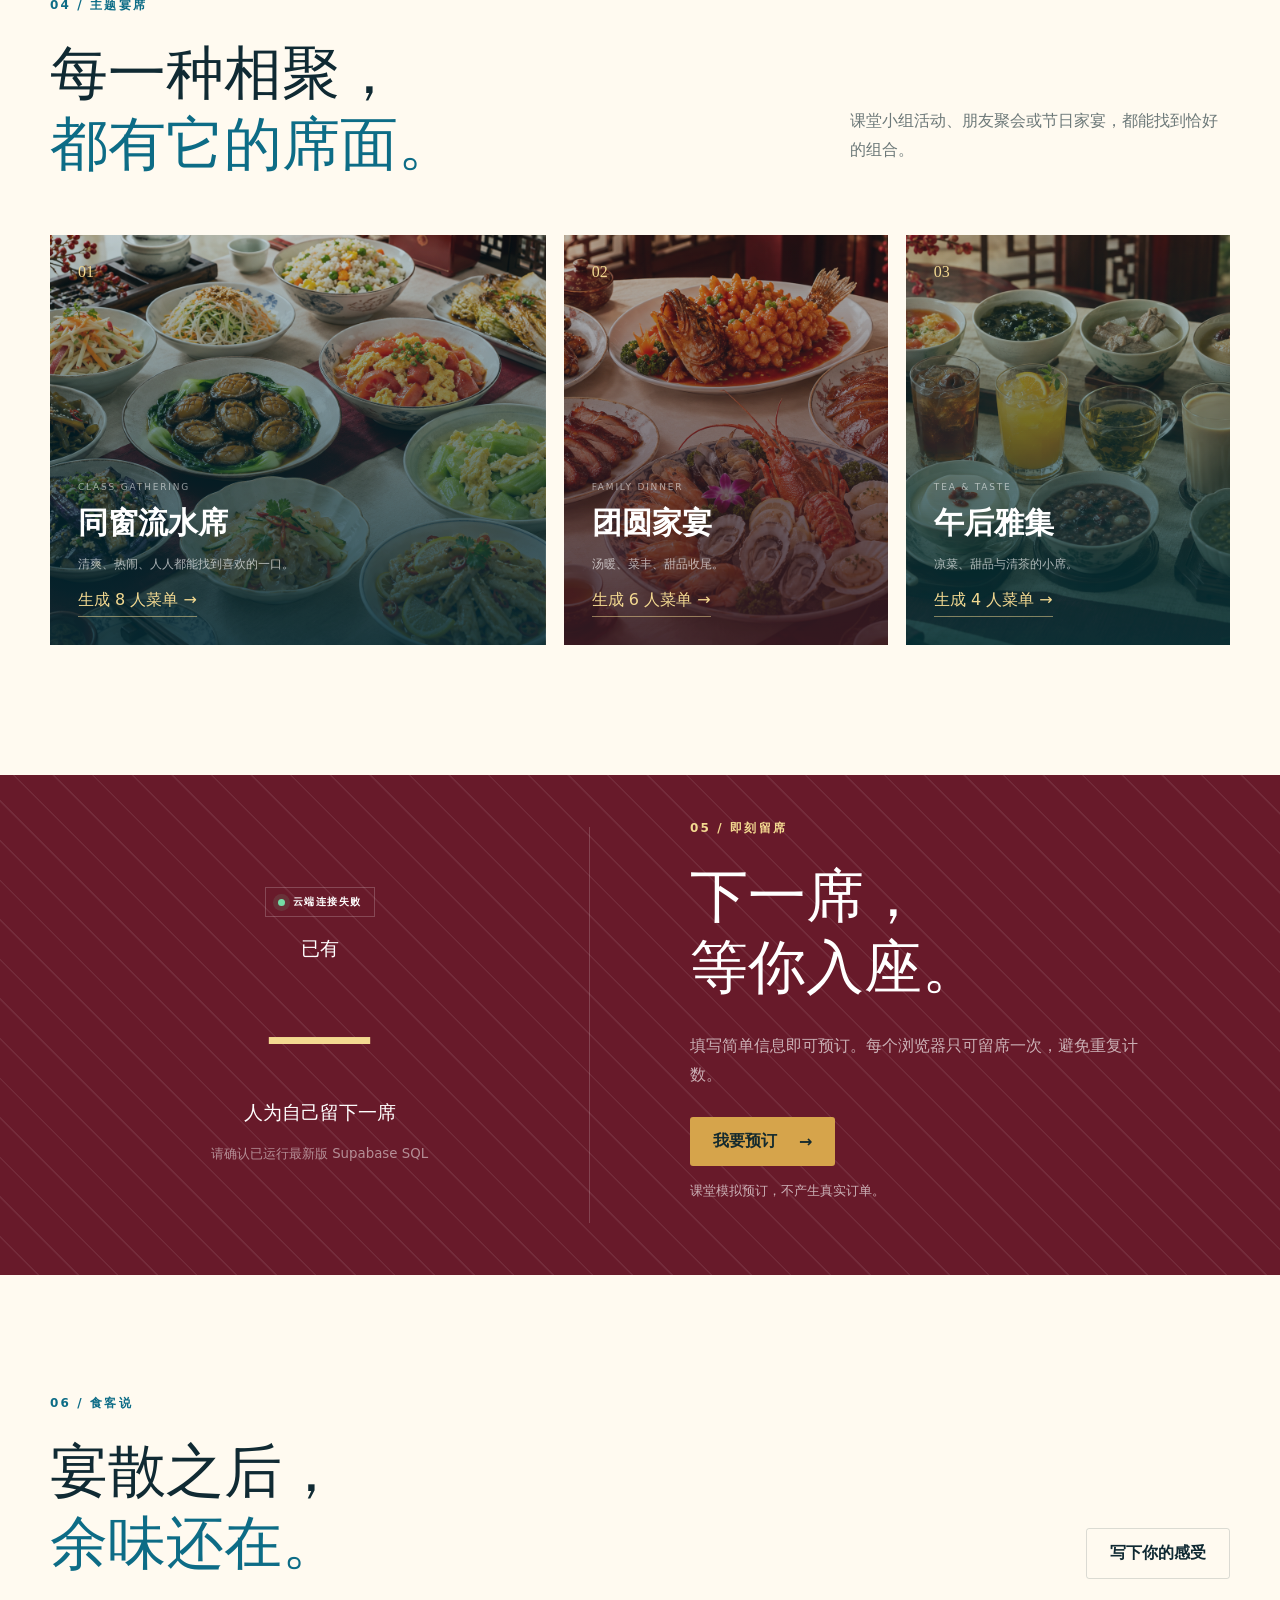
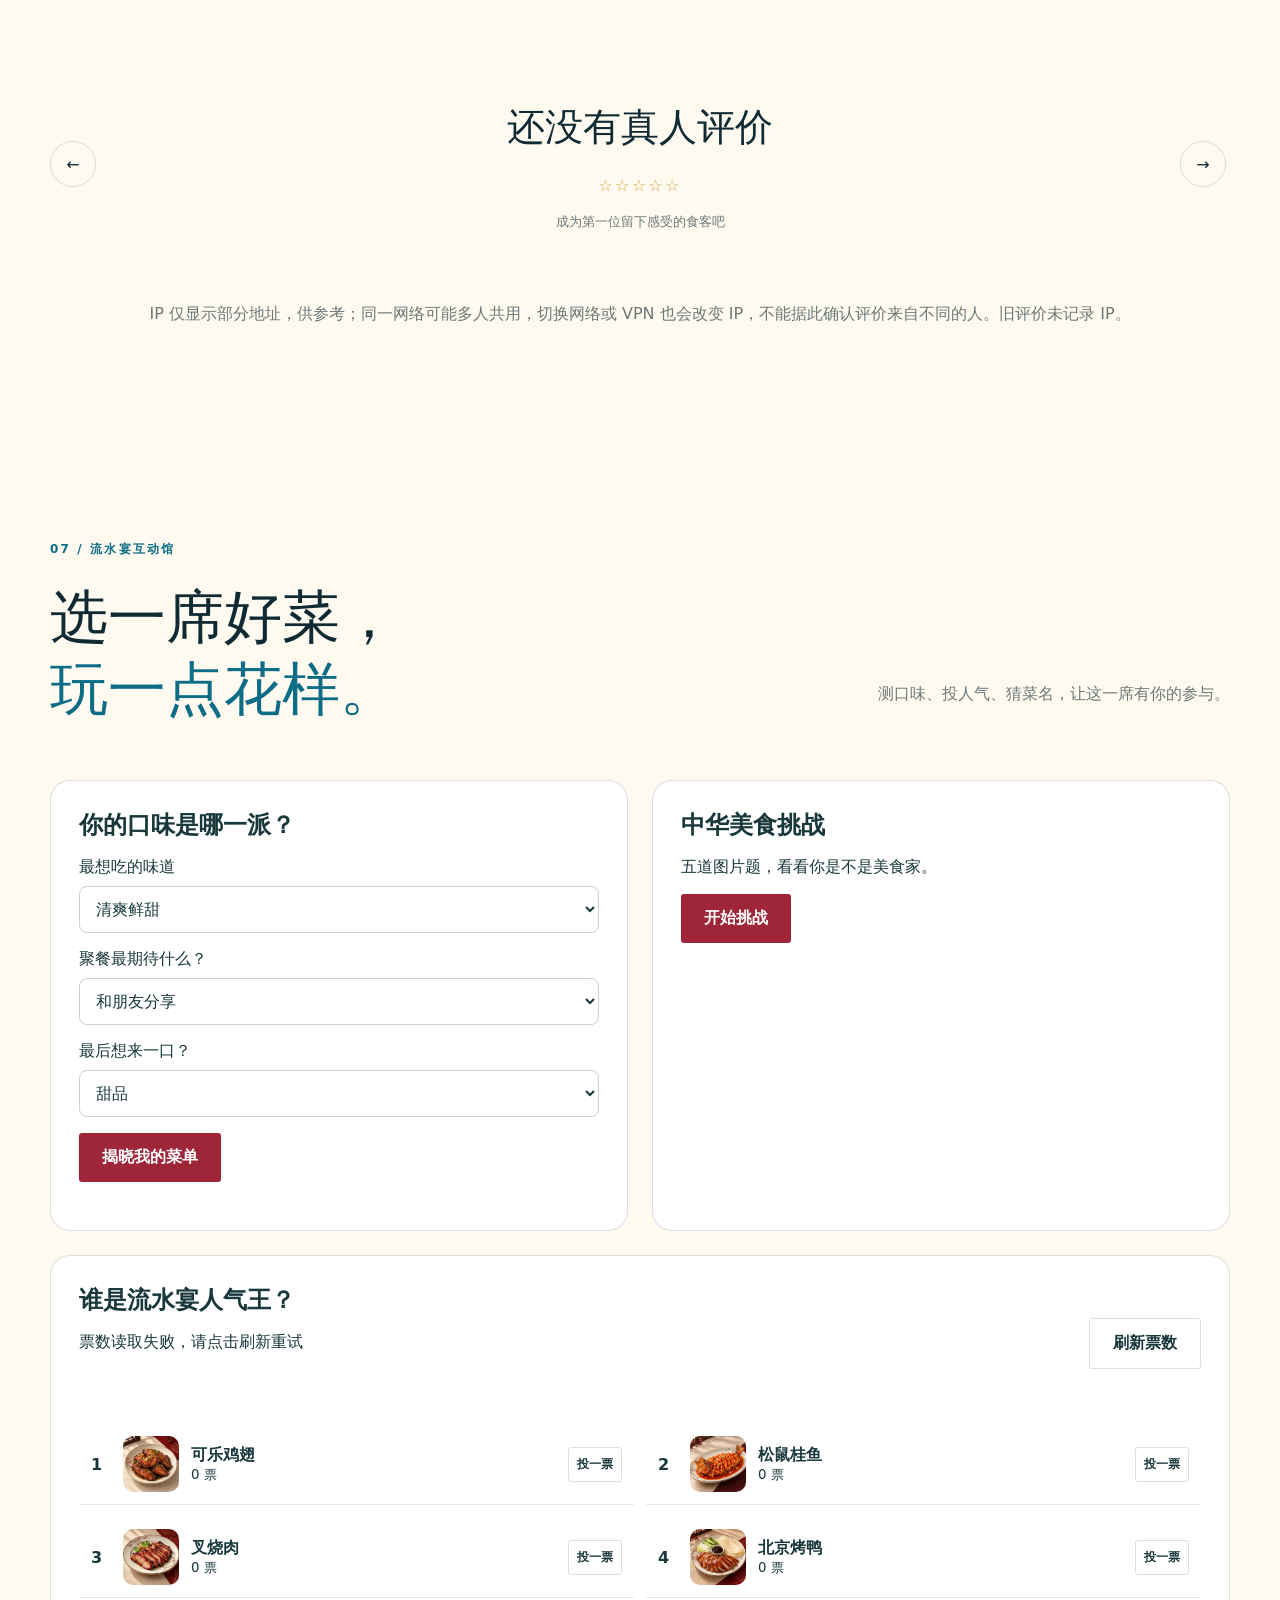
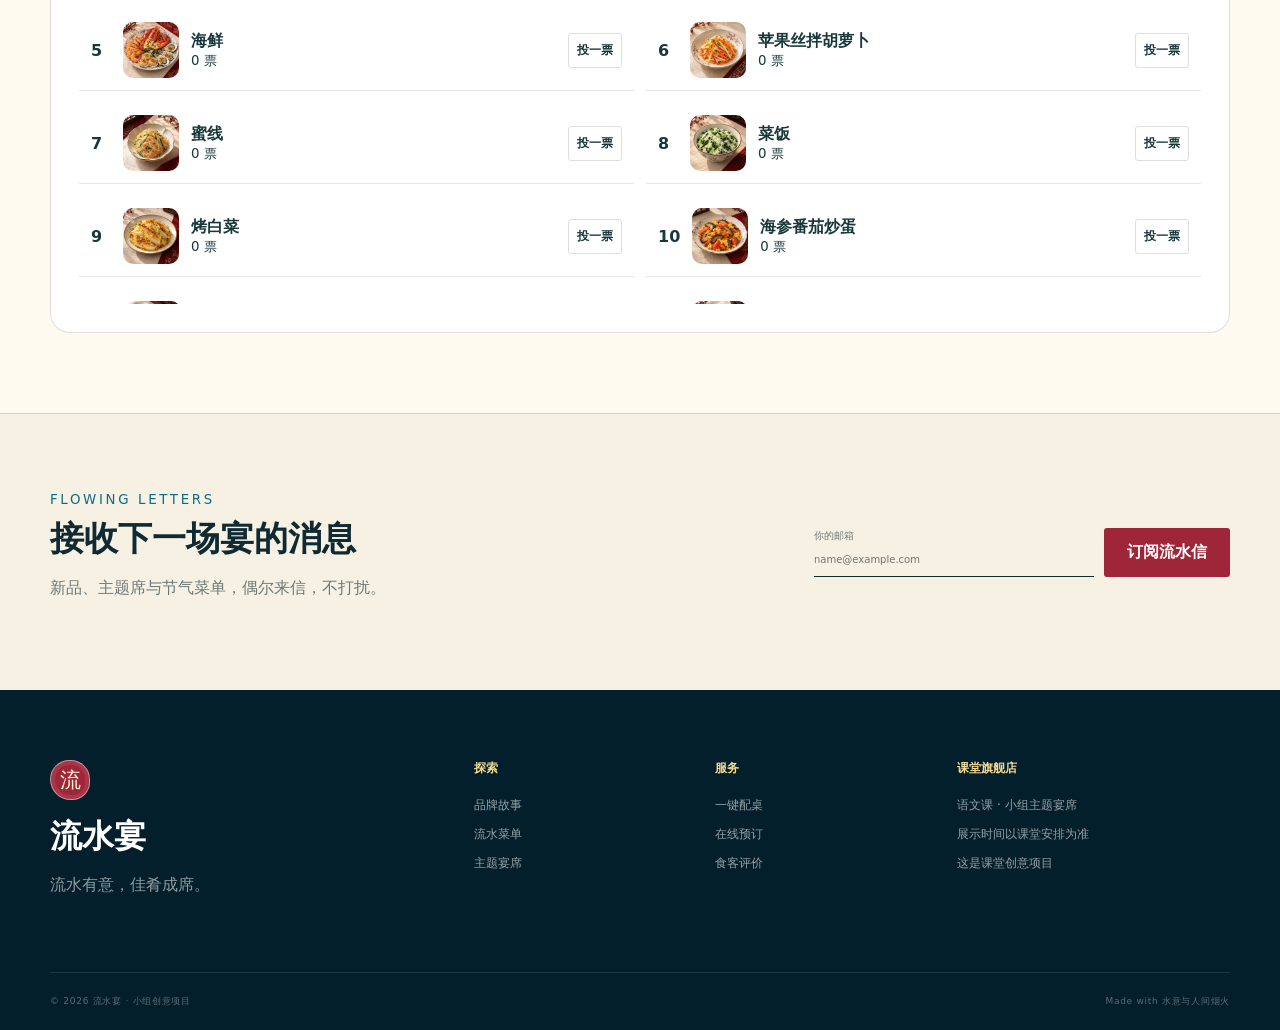
==== commit 16d579ad: "Explain masked review IPs and refresh review script cache" ====
--- a/index.html
+++ b/index.html
@@ -10,7 +10,7 @@
   <link rel="stylesheet" href="styles.css?v=20261011-cart10-2">
   <script src="config.js"></script>
   <script src="assets/story-audio.js?v=20261012" defer></script>
-  <script src="script.js?v=20261012-interactive" defer></script>
+  <script src="script.js?v=20261016-review-ip" defer></script>
   <script src="interactions.js?v=20261012-1" defer></script>
   <link rel="stylesheet" href="interactions.css?v=20261012-1">
   <style>[hidden]{display:none!important}.qty button:disabled{opacity:.35;cursor:not-allowed}</style>
@@ -154,7 +154,7 @@
         <div class="review-track" id="reviewTrack"></div>
         <button class="review-arrow" id="reviewNext" aria-label="下一条评价">→</button>
       </div>
-      <div class="review-dots" id="reviewDots"></div>
+      <div class="review-dots" id="reviewDots"></div><p class="privacy-note">IP 仅显示部分地址，供参考；同一网络可能多人共用，切换网络或 VPN 也会改变 IP，不能据此确认评价来自不同的人。旧评价未记录 IP。</p>
     </section>
 
     <section class="newsletter">
@@ -177,7 +177,7 @@
 
   <dialog class="modal dish-modal" id="dishModal"><button class="modal-close" data-close-modal aria-label="关闭">×</button><div id="dishModalContent"></div></dialog>
   <dialog class="modal form-modal" id="reserveModal"><button class="modal-close" data-close-modal aria-label="关闭">×</button><form id="reserveForm"><div class="modal-kicker">RESERVATION</div><h2>为你留一席</h2><p>填好后，这台设备将不能重复预订。</p><div class="form-grid"><label>称呼<input name="nickname" maxlength="20" required placeholder="怎么称呼你？"></label><label>人数<select name="partySize" required><option value="2">2 位</option><option value="4">4 位</option><option value="6" selected>6 位</option><option value="8">8 位</option><option value="10">10 位</option><option value="12">12 位</option></select></label><label>日期<input type="date" name="visitDate" required></label><label>时间<select name="visitTime" required><option>11:30</option><option>12:30</option><option>17:30</option><option>18:30</option><option>19:30</option></select></label></div><fieldset><legend>喜欢的座位</legend><label><input type="radio" name="seating" value="临水席" checked><span>临水席</span></label><label><input type="radio" name="seating" value="窗边席"><span>窗边席</span></label><label><input type="radio" name="seating" value="热闹大桌"><span>热闹大桌</span></label></fieldset><button class="btn btn-primary full" type="submit">确认预订</button><small class="privacy-note">仅用于本次课堂网站演示，不需要填写真实电话。</small></form><div class="success-panel" id="reserveSuccess" hidden><div class="success-mark">✓</div><h2>已为你留席</h2><p id="successText">开宴见！</p><button class="btn btn-primary" data-close-modal>好的</button></div></dialog>
-  <dialog class="modal form-modal" id="reviewModal"><button class="modal-close" data-close-modal aria-label="关闭">×</button><form id="reviewForm"><div class="modal-kicker">YOUR WORDS</div><h2>写下你的感受</h2><label>名字<input name="name" maxlength="12" required placeholder="你的名字"></label><label>评分<select name="rating"><option value="5">★★★★★ 很喜欢</option><option value="4">★★★★ 很不错</option><option value="3">★★★ 还可以</option></select></label><label>评价<textarea name="text" maxlength="100" required placeholder="哪道菜让你记住了流水宴？"></textarea></label><button class="btn btn-primary full">发布评价</button></form></dialog>
+  <dialog class="modal form-modal" id="reviewModal"><button class="modal-close" data-close-modal aria-label="关闭">×</button><form id="reviewForm"><div class="modal-kicker">YOUR WORDS</div><h2>写下你的感受</h2><label>名字<input name="name" maxlength="12" required placeholder="你的名字"></label><label>评分<select name="rating"><option value="5">★★★★★ 很喜欢</option><option value="4">★★★★ 很不错</option><option value="3">★★★ 还可以</option></select></label><label>评价<textarea name="text" maxlength="100" required placeholder="哪道菜让你记住了流水宴？"></textarea></label><p class="privacy-note">发布后会公开显示你的脱敏 IP（例如 123.45.*.*），仅保存部分地址，不保存完整 IP。网络地址不能证明个人身份。</p><button class="btn btn-primary full">发布评价</button></form></dialog>
 
   <dialog class="modal form-modal" id="menuCardModal"><button class="modal-close" data-close-modal aria-label="关闭">×</button><div id="menuCardContent"></div><textarea id="menuCopyFallback" readonly hidden aria-label="复制菜单文字"></textarea><div class="menu-card-actions"><button class="btn btn-primary" id="copyMenu">复制菜单</button><button class="btn btn-outline" id="downloadMenu">下载菜单</button><button class="text-button" id="menuCardReserve">继续留席 →</button></div></dialog>
   <style>.saved-menu-lines p{display:flex;justify-content:space-between;gap:16px;border-bottom:1px solid #8883;padding:8px 0}.menu-card-actions{display:flex;flex-wrap:wrap;gap:12px;margin-top:20px}#menuCopyFallback{width:100%;min-height:180px}#menuCardModal{max-height:85vh;overflow:auto}</style>
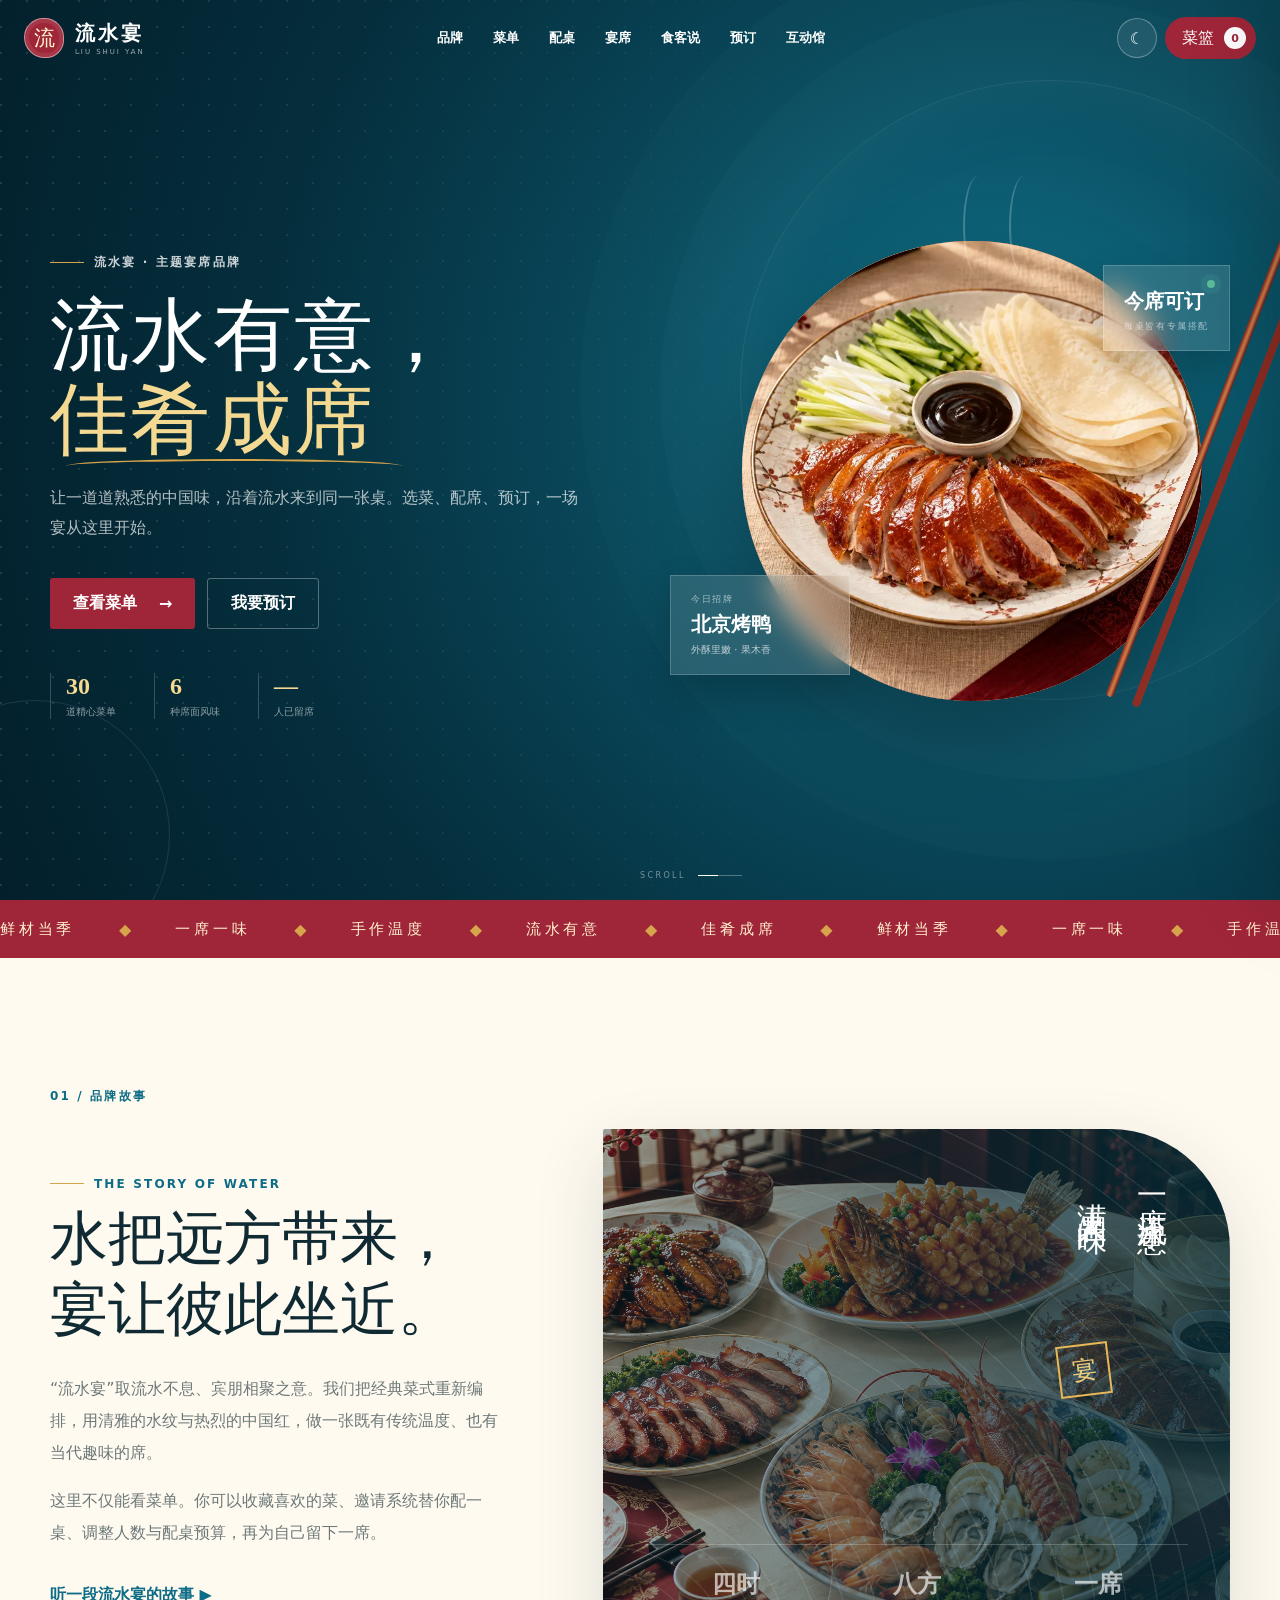
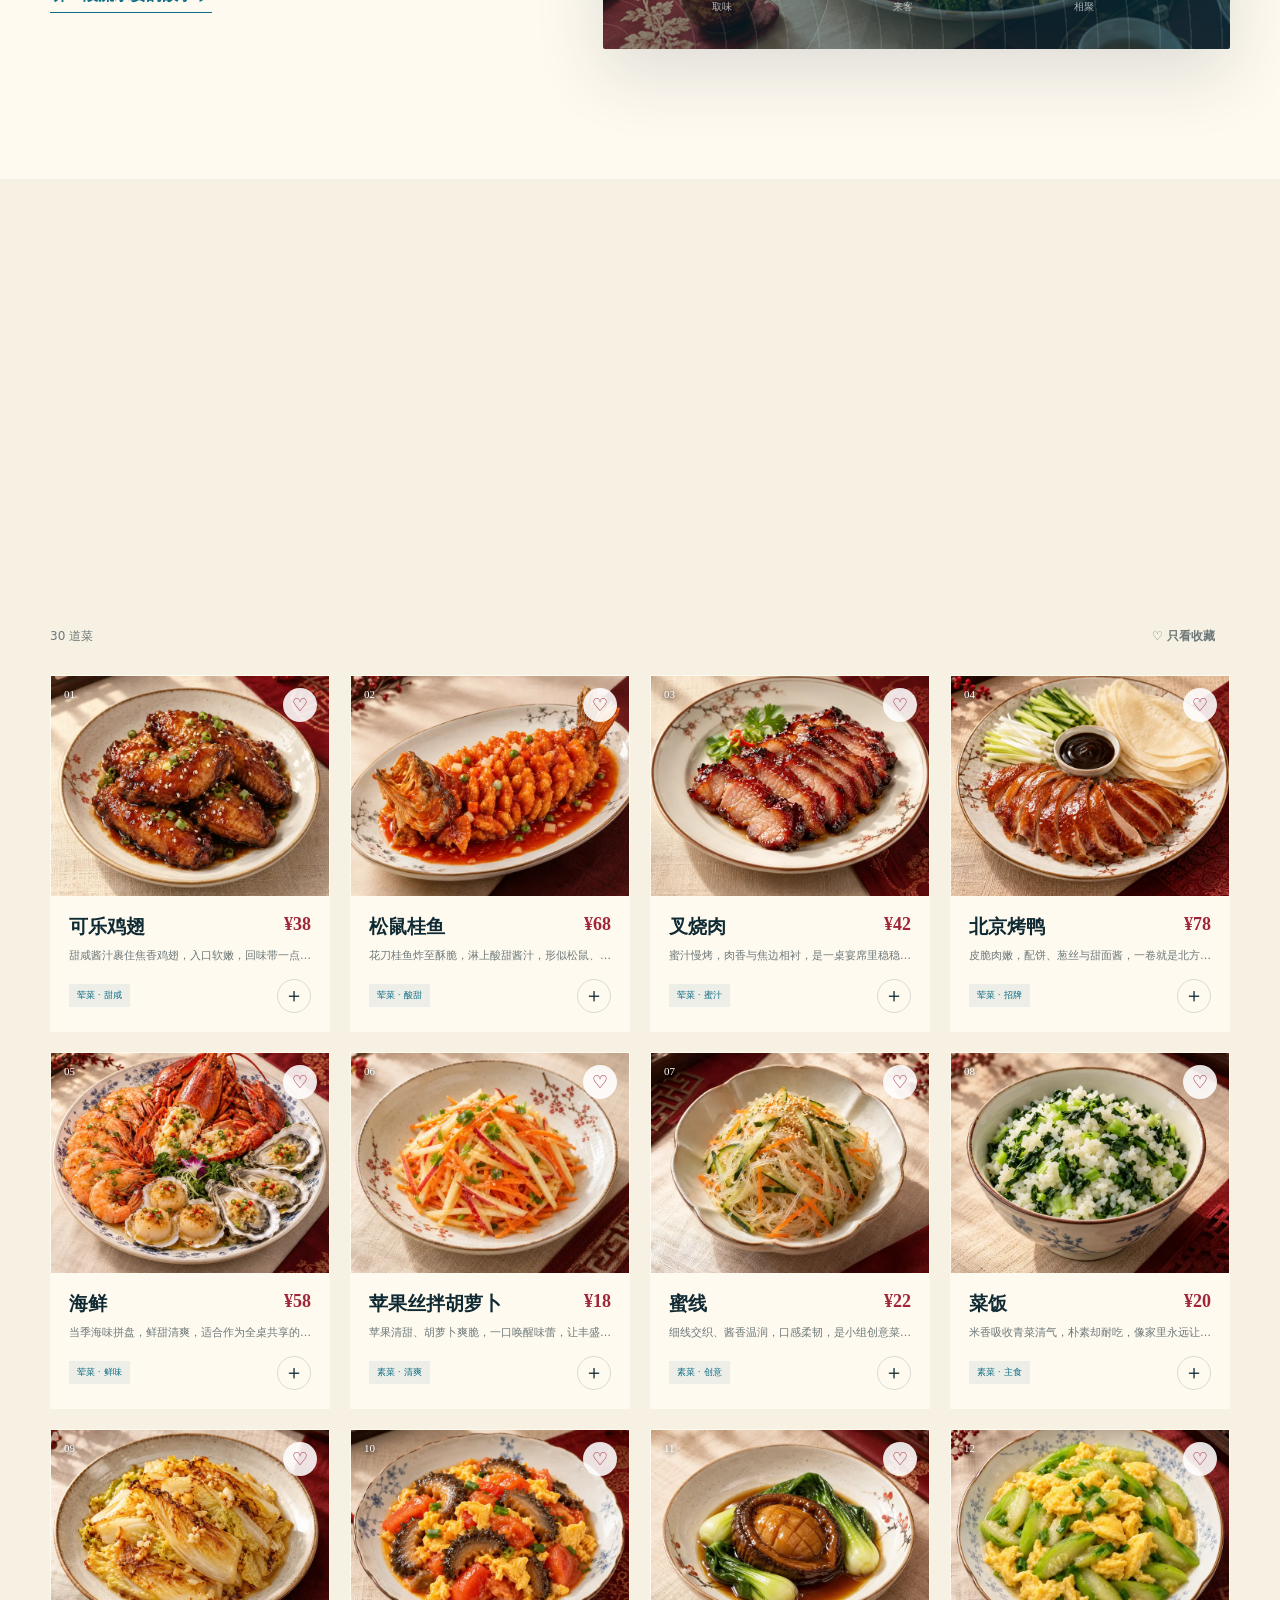
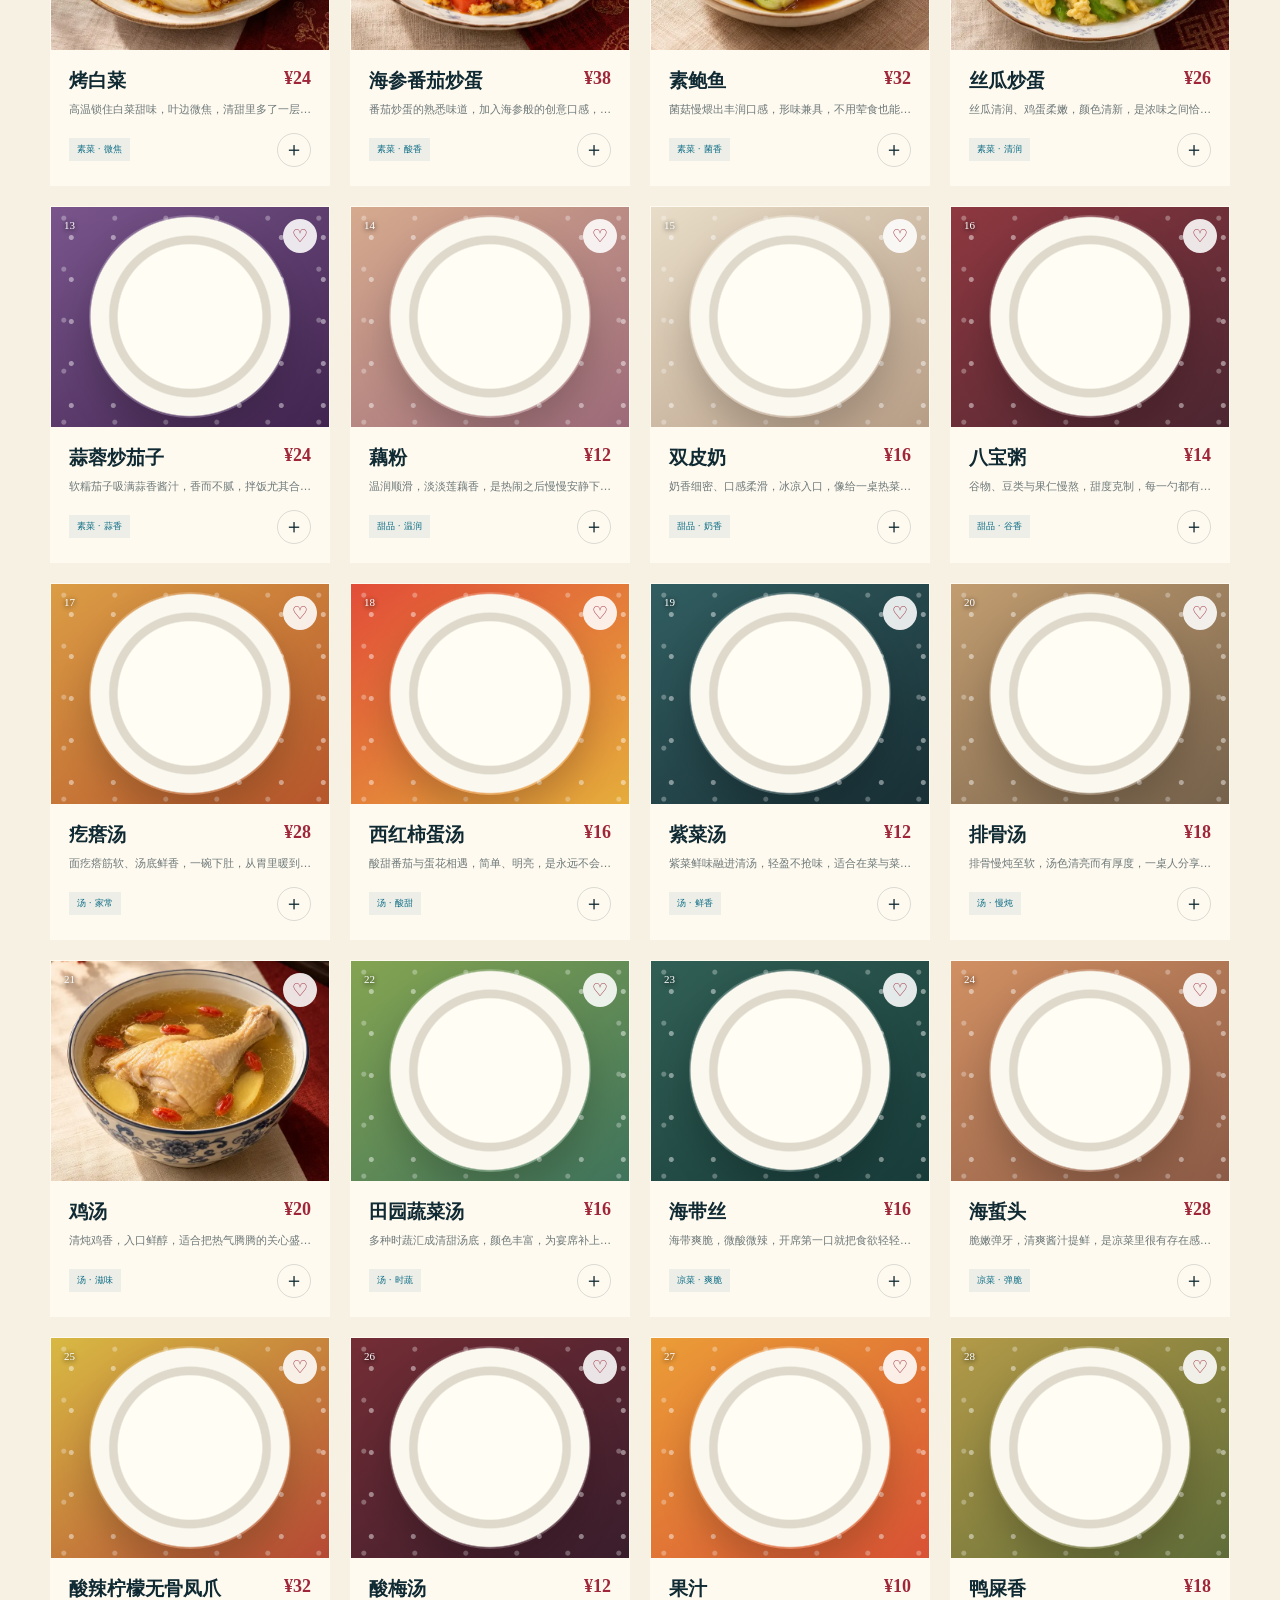
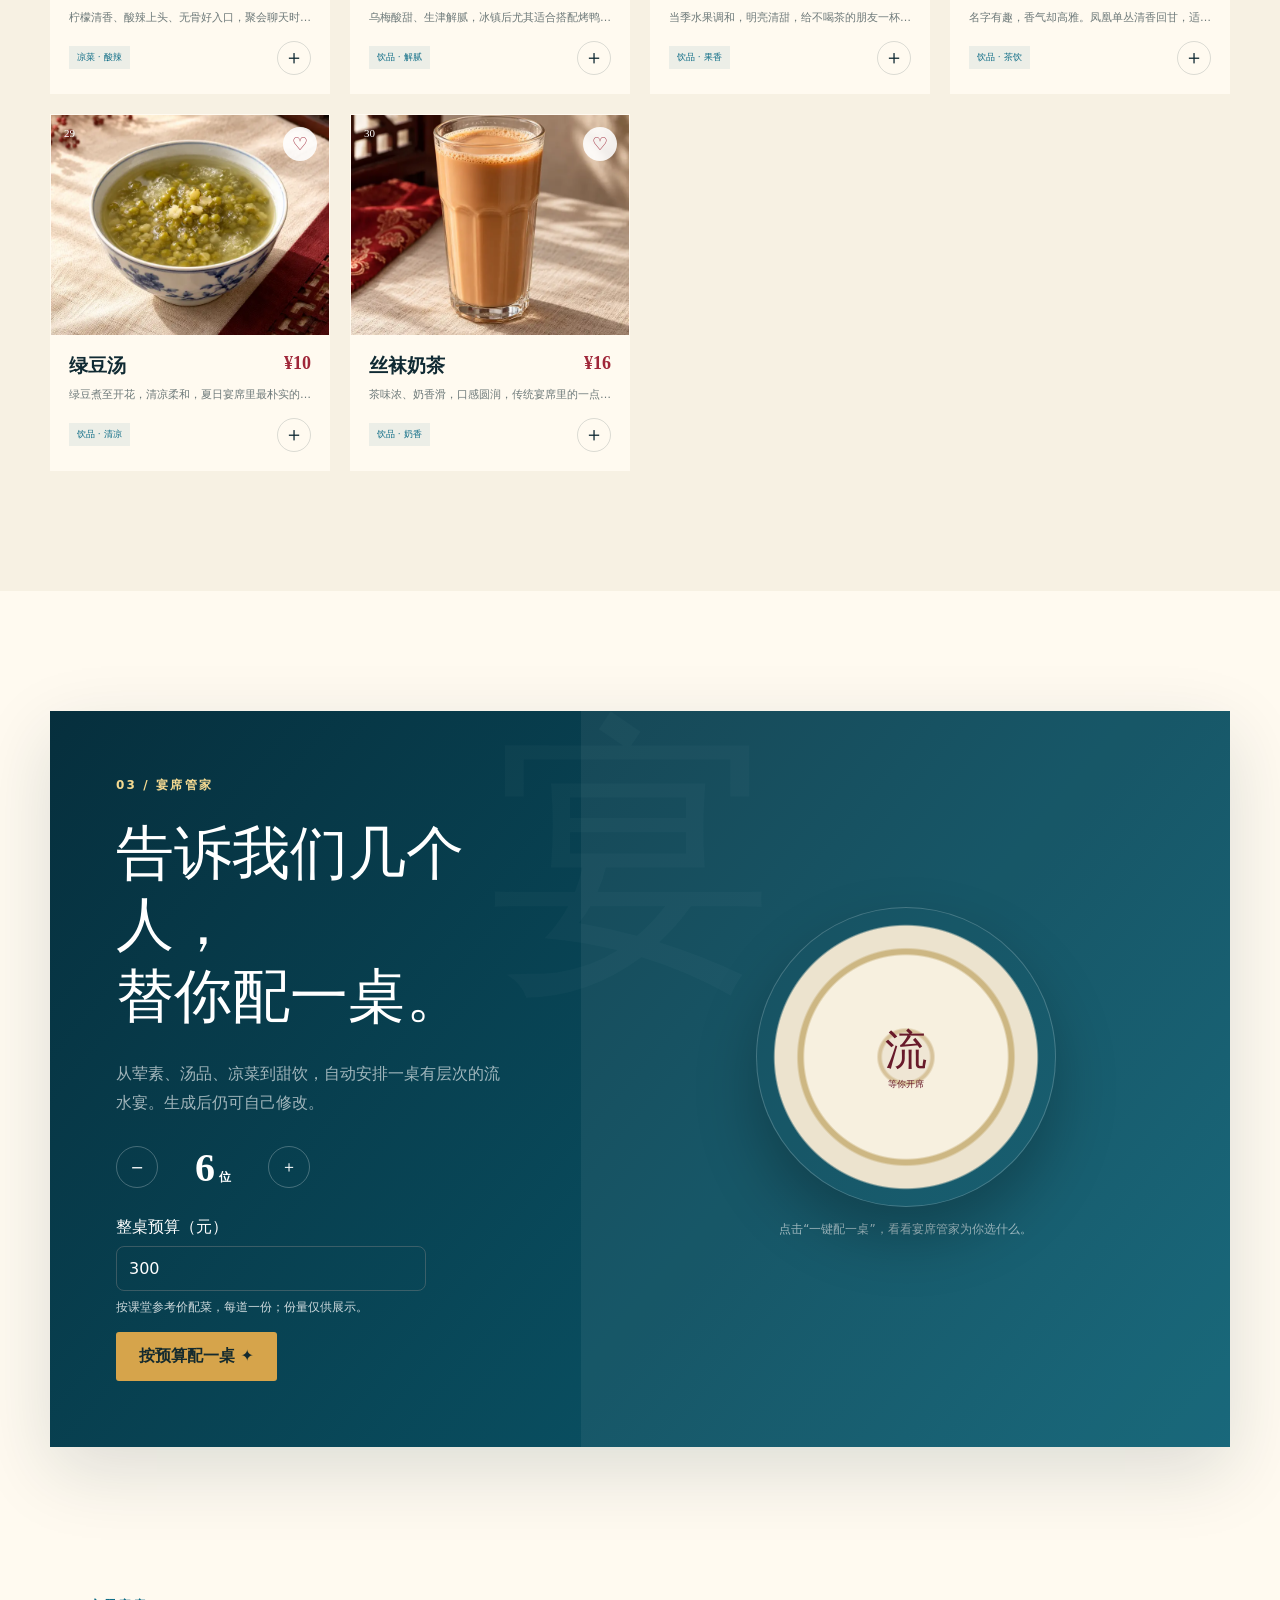
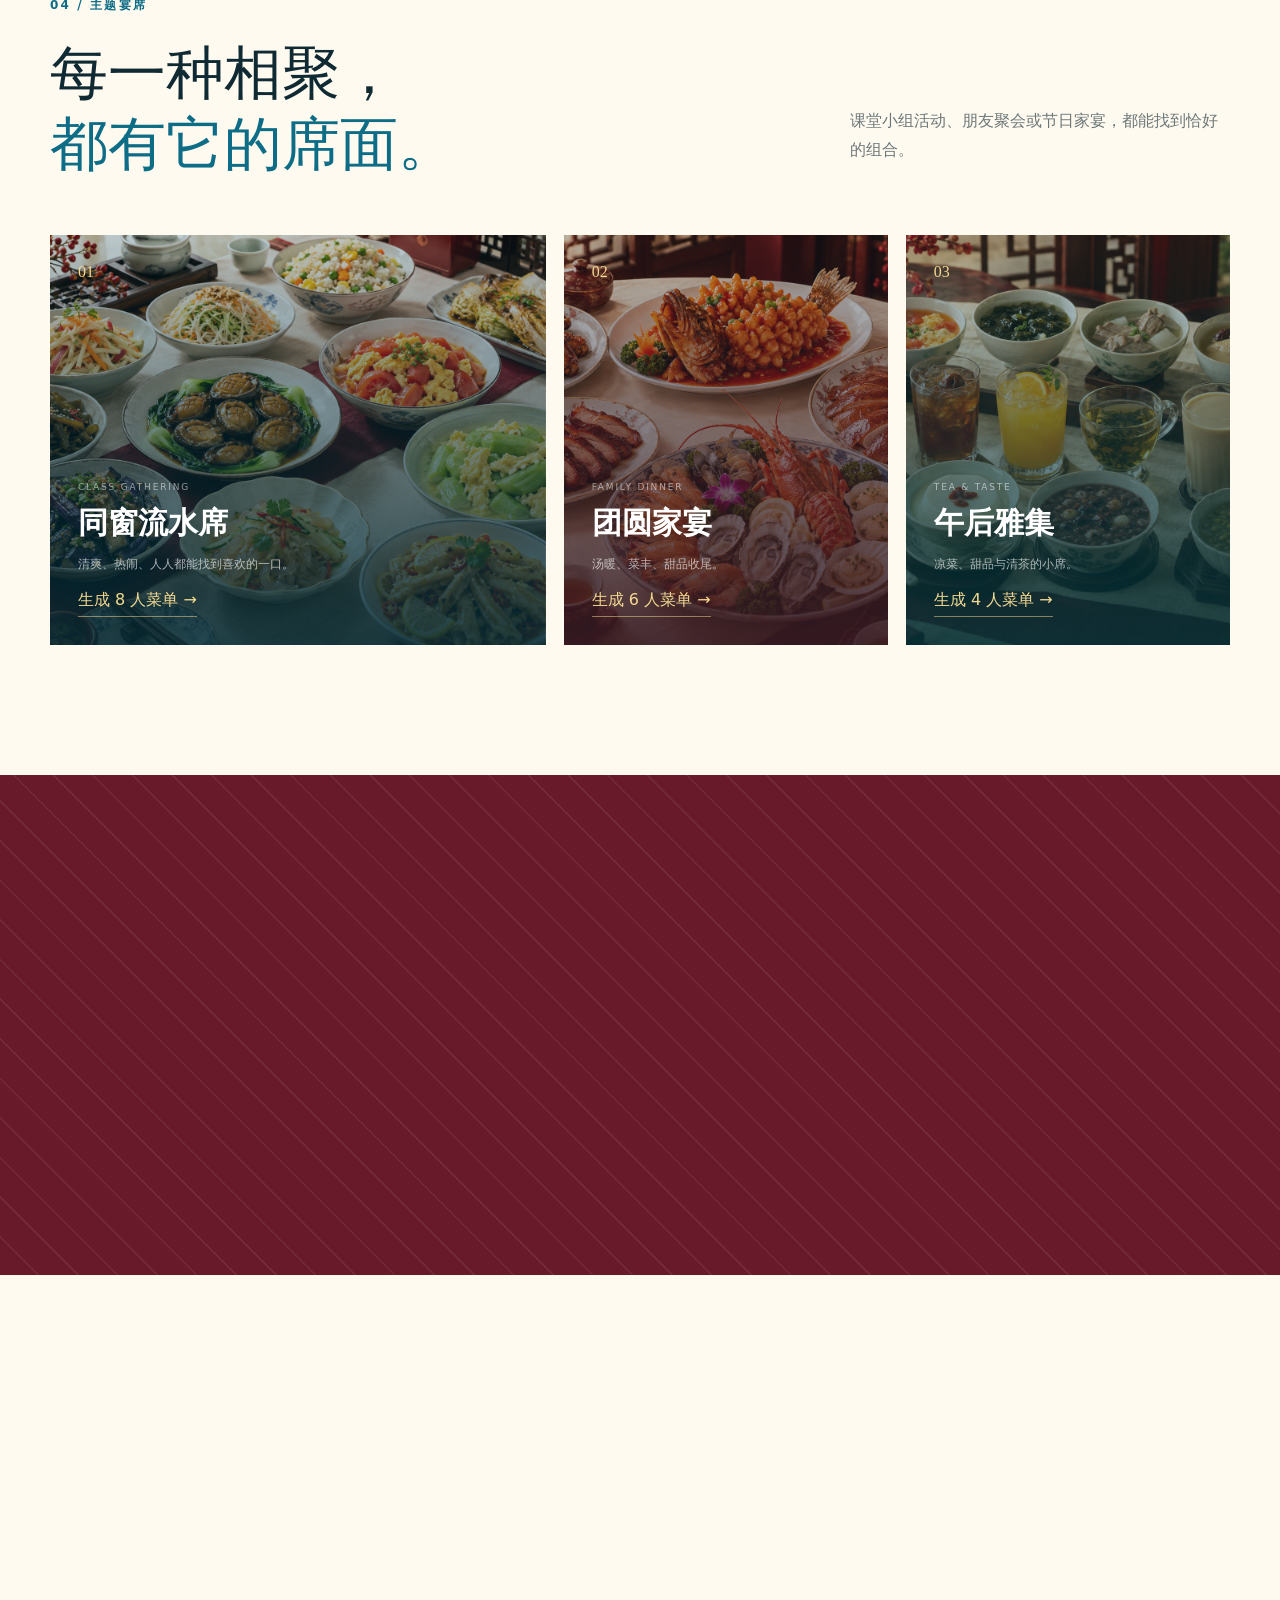
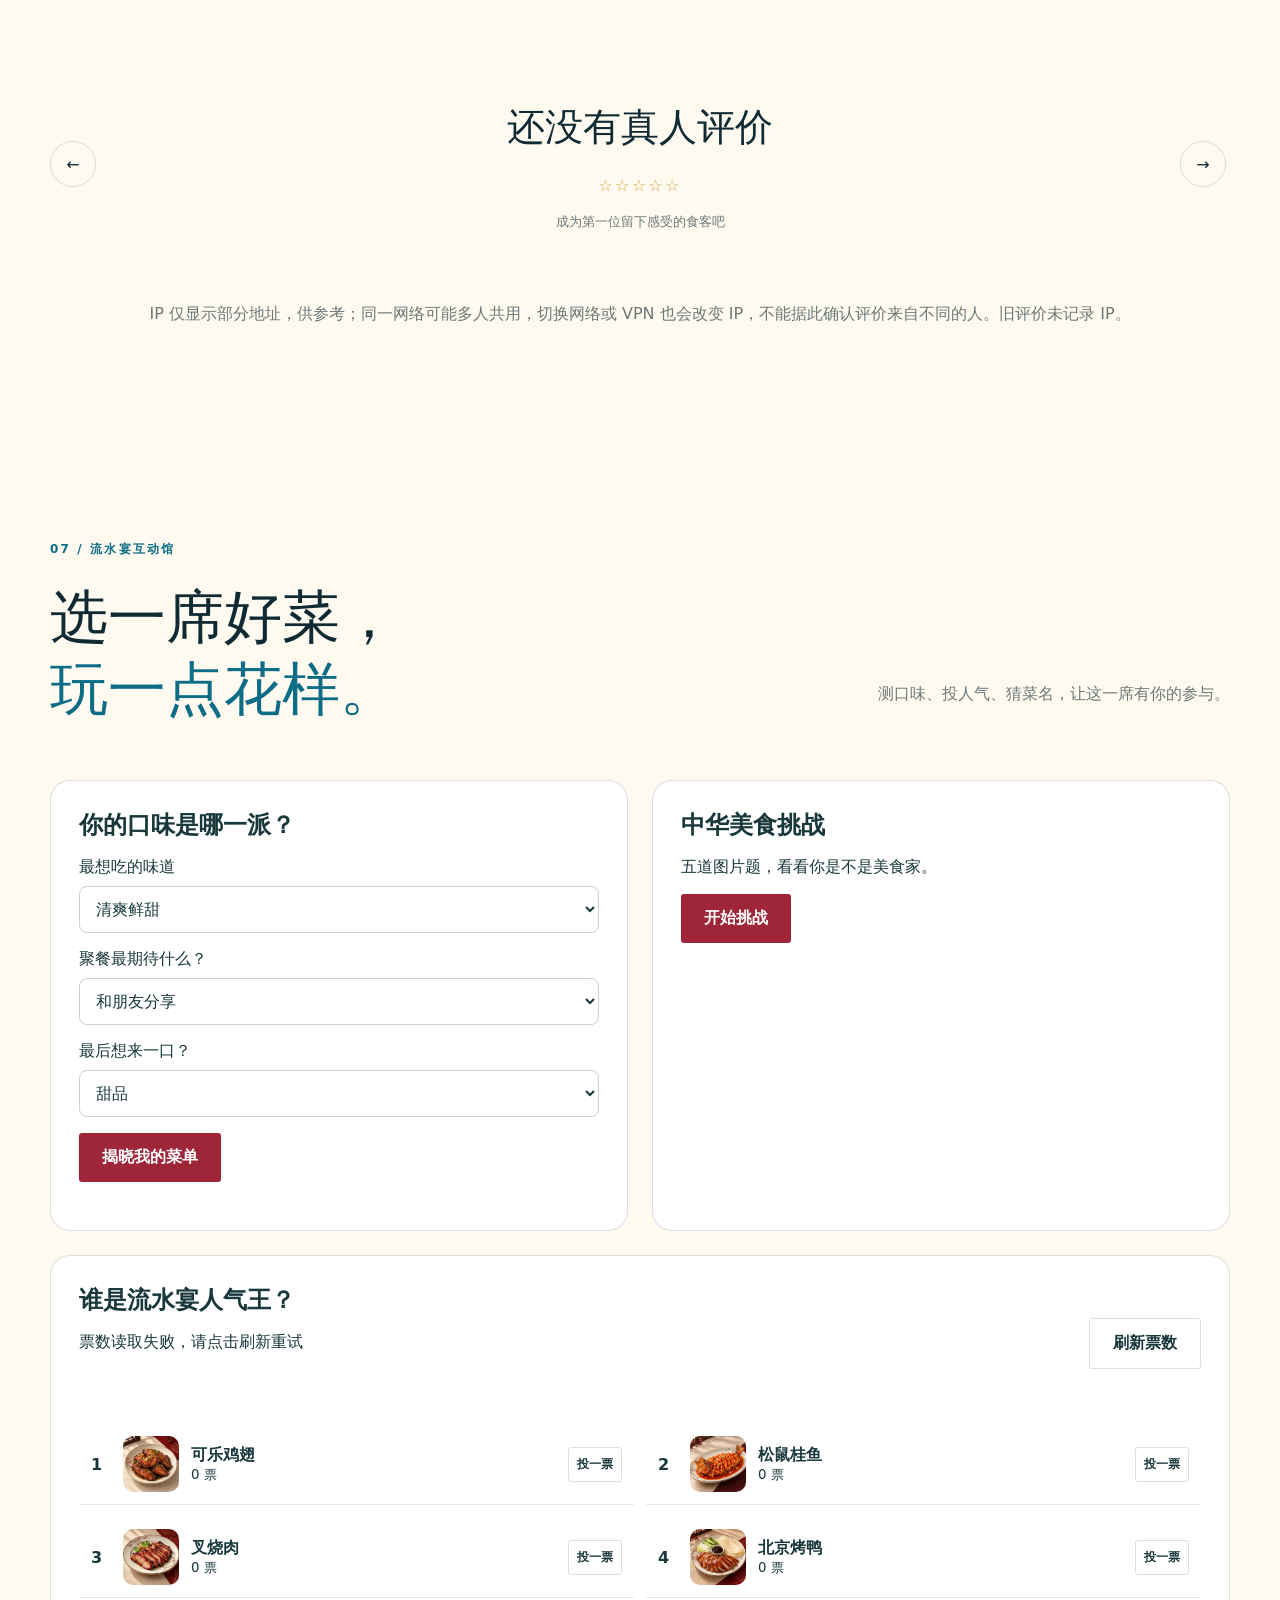
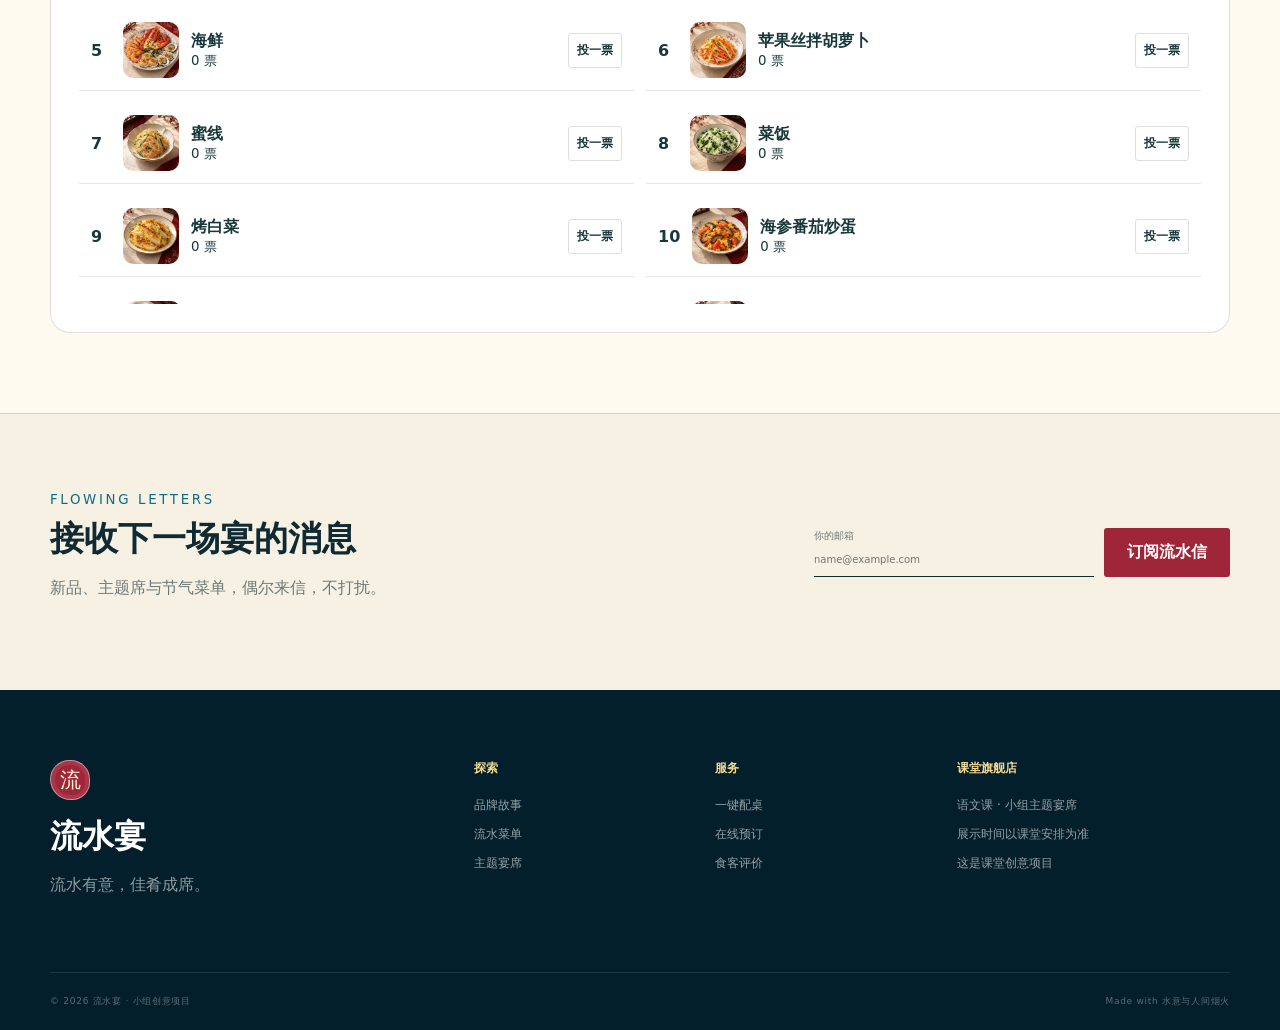
==== commit 7f11664e: "Add review moderation notice and filtered submission feedback" ====
--- a/index.html
+++ b/index.html
@@ -10,7 +10,7 @@
   <link rel="stylesheet" href="styles.css?v=20261011-cart10-2">
   <script src="config.js"></script>
   <script src="assets/story-audio.js?v=20261012" defer></script>
-  <script src="script.js?v=20261016-review-ip" defer></script>
+  <script src="script.js?v=20261016-review-filter" defer></script>
   <script src="interactions.js?v=20261012-1" defer></script>
   <link rel="stylesheet" href="interactions.css?v=20261012-1">
   <style>[hidden]{display:none!important}.qty button:disabled{opacity:.35;cursor:not-allowed}</style>
@@ -177,7 +177,7 @@
 
   <dialog class="modal dish-modal" id="dishModal"><button class="modal-close" data-close-modal aria-label="关闭">×</button><div id="dishModalContent"></div></dialog>
   <dialog class="modal form-modal" id="reserveModal"><button class="modal-close" data-close-modal aria-label="关闭">×</button><form id="reserveForm"><div class="modal-kicker">RESERVATION</div><h2>为你留一席</h2><p>填好后，这台设备将不能重复预订。</p><div class="form-grid"><label>称呼<input name="nickname" maxlength="20" required placeholder="怎么称呼你？"></label><label>人数<select name="partySize" required><option value="2">2 位</option><option value="4">4 位</option><option value="6" selected>6 位</option><option value="8">8 位</option><option value="10">10 位</option><option value="12">12 位</option></select></label><label>日期<input type="date" name="visitDate" required></label><label>时间<select name="visitTime" required><option>11:30</option><option>12:30</option><option>17:30</option><option>18:30</option><option>19:30</option></select></label></div><fieldset><legend>喜欢的座位</legend><label><input type="radio" name="seating" value="临水席" checked><span>临水席</span></label><label><input type="radio" name="seating" value="窗边席"><span>窗边席</span></label><label><input type="radio" name="seating" value="热闹大桌"><span>热闹大桌</span></label></fieldset><button class="btn btn-primary full" type="submit">确认预订</button><small class="privacy-note">仅用于本次课堂网站演示，不需要填写真实电话。</small></form><div class="success-panel" id="reserveSuccess" hidden><div class="success-mark">✓</div><h2>已为你留席</h2><p id="successText">开宴见！</p><button class="btn btn-primary" data-close-modal>好的</button></div></dialog>
-  <dialog class="modal form-modal" id="reviewModal"><button class="modal-close" data-close-modal aria-label="关闭">×</button><form id="reviewForm"><div class="modal-kicker">YOUR WORDS</div><h2>写下你的感受</h2><label>名字<input name="name" maxlength="12" required placeholder="你的名字"></label><label>评分<select name="rating"><option value="5">★★★★★ 很喜欢</option><option value="4">★★★★ 很不错</option><option value="3">★★★ 还可以</option></select></label><label>评价<textarea name="text" maxlength="100" required placeholder="哪道菜让你记住了流水宴？"></textarea></label><p class="privacy-note">发布后会公开显示你的脱敏 IP（例如 123.45.*.*），仅保存部分地址，不保存完整 IP。网络地址不能证明个人身份。</p><button class="btn btn-primary full">发布评价</button></form></dialog>
+  <dialog class="modal form-modal" id="reviewModal"><button class="modal-close" data-close-modal aria-label="关闭">×</button><form id="reviewForm"><div class="modal-kicker">YOUR WORDS</div><h2>写下你的感受</h2><p class="privacy-note">请文明留言。昵称和评价中的常见脏话、夹杂符号的变体会自动过滤，评分保留。</p><label>名字<input name="name" maxlength="12" required placeholder="你的名字"></label><label>评分<select name="rating"><option value="5">★★★★★ 很喜欢</option><option value="4">★★★★ 很不错</option><option value="3">★★★ 还可以</option></select></label><label>评价<textarea name="text" maxlength="100" required placeholder="哪道菜让你记住了流水宴？"></textarea></label><p class="privacy-note">发布后会公开显示你的脱敏 IP（例如 123.45.*.*），仅保存部分地址，不保存完整 IP。网络地址不能证明个人身份。</p><button class="btn btn-primary full">发布评价</button></form></dialog>
 
   <dialog class="modal form-modal" id="menuCardModal"><button class="modal-close" data-close-modal aria-label="关闭">×</button><div id="menuCardContent"></div><textarea id="menuCopyFallback" readonly hidden aria-label="复制菜单文字"></textarea><div class="menu-card-actions"><button class="btn btn-primary" id="copyMenu">复制菜单</button><button class="btn btn-outline" id="downloadMenu">下载菜单</button><button class="text-button" id="menuCardReserve">继续留席 →</button></div></dialog>
   <style>.saved-menu-lines p{display:flex;justify-content:space-between;gap:16px;border-bottom:1px solid #8883;padding:8px 0}.menu-card-actions{display:flex;flex-wrap:wrap;gap:12px;margin-top:20px}#menuCopyFallback{width:100%;min-height:180px}#menuCardModal{max-height:85vh;overflow:auto}</style>
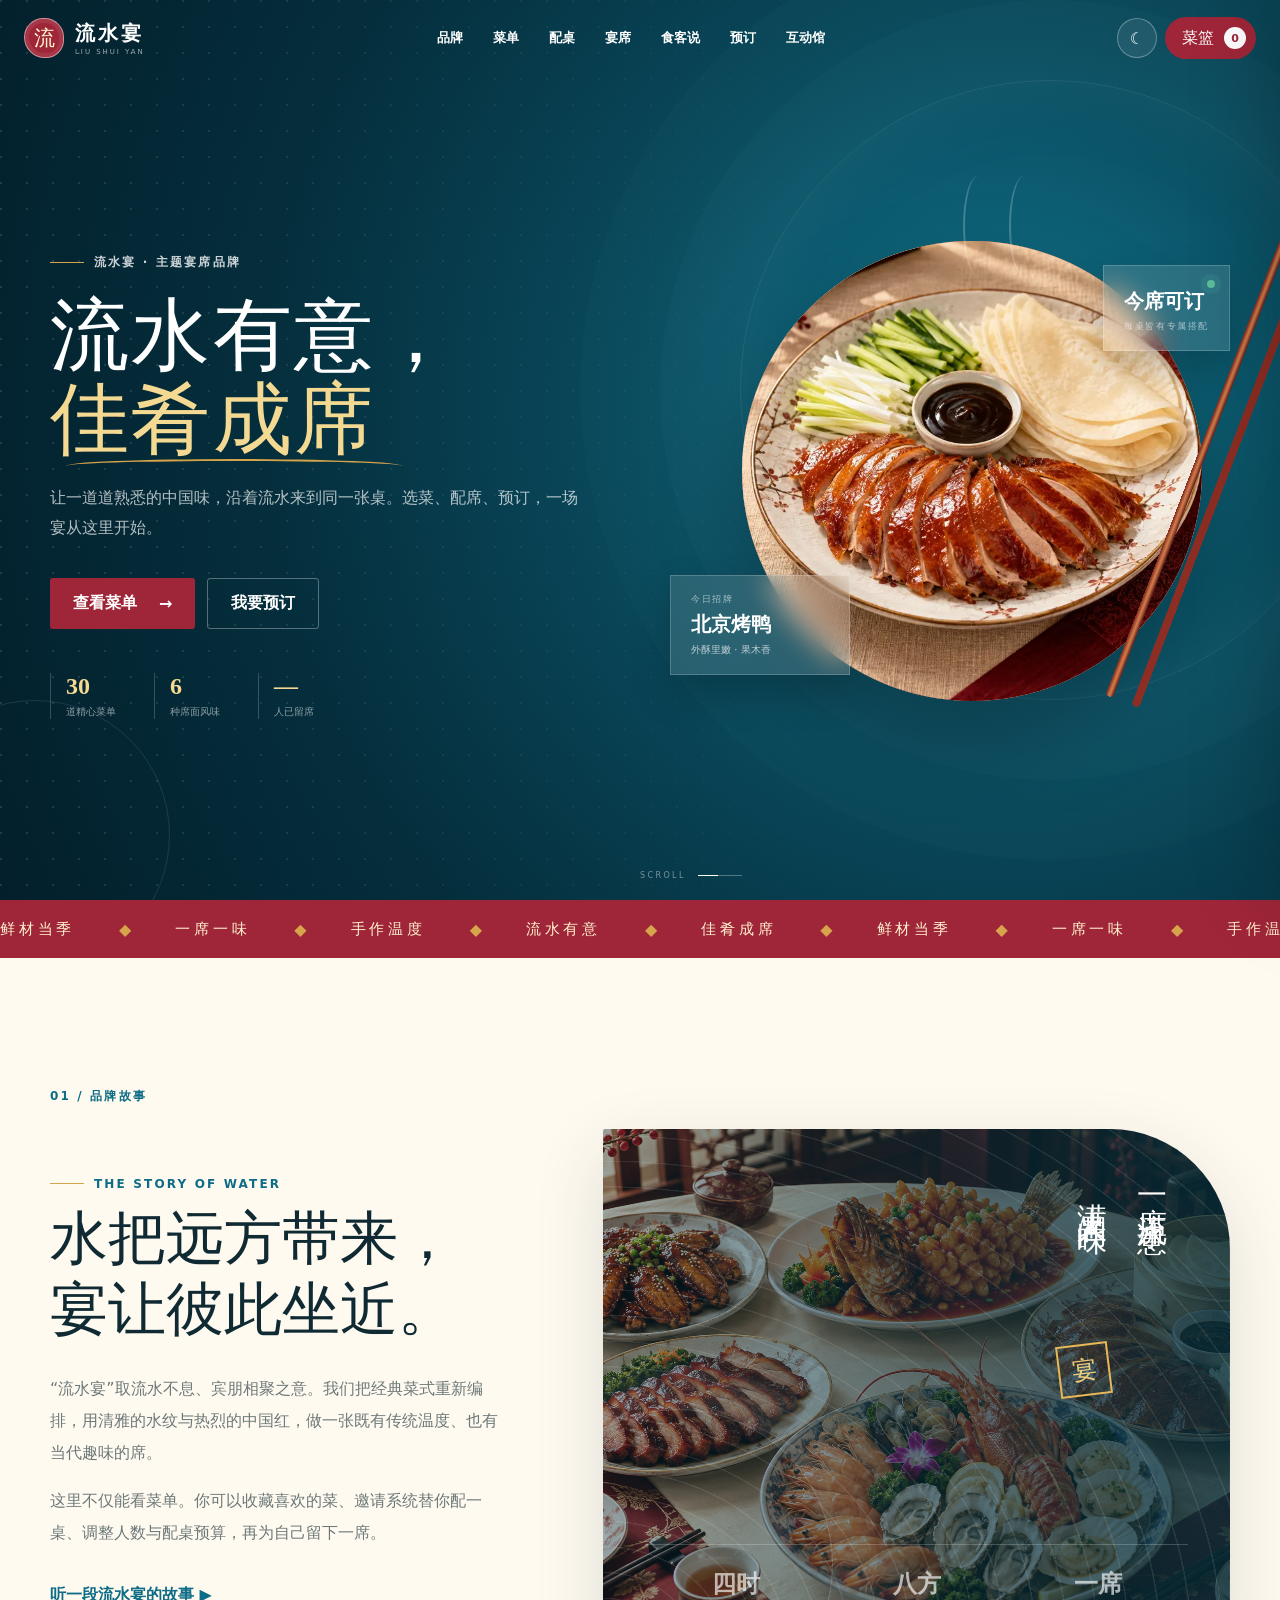
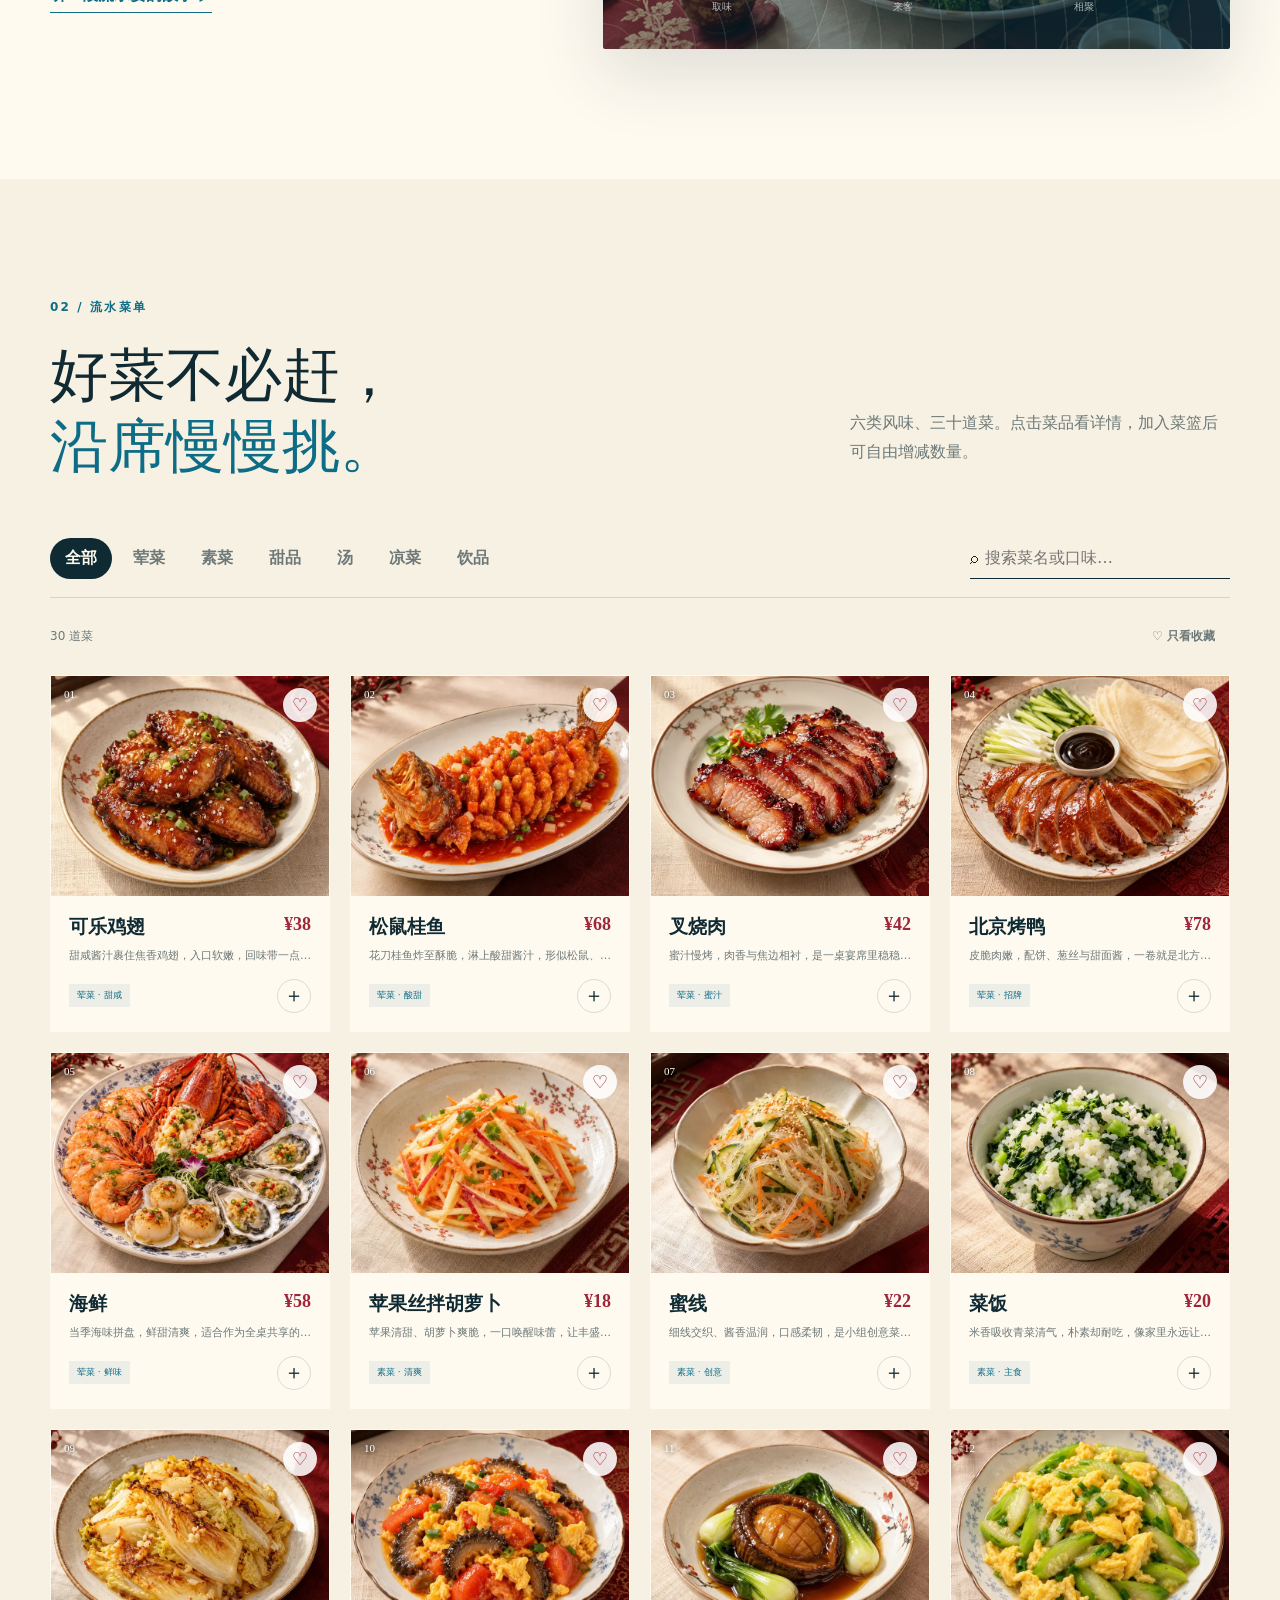
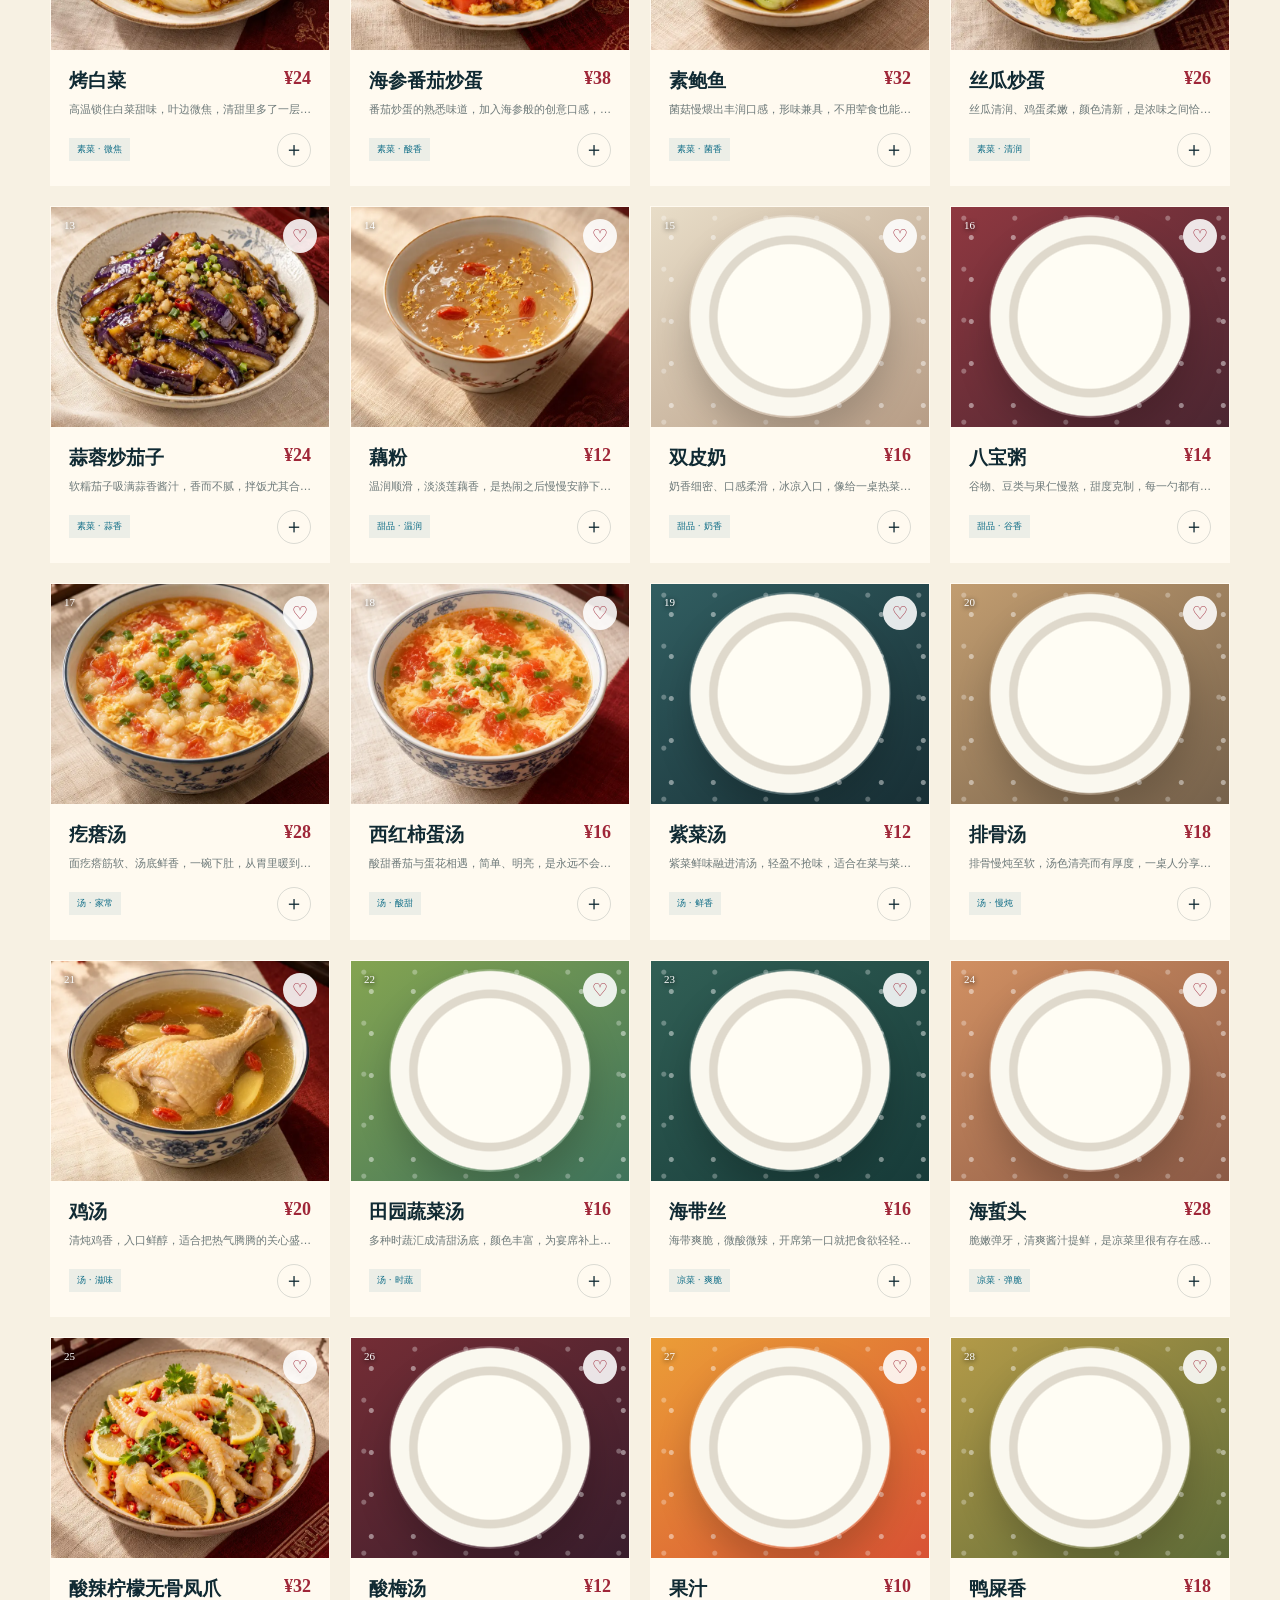
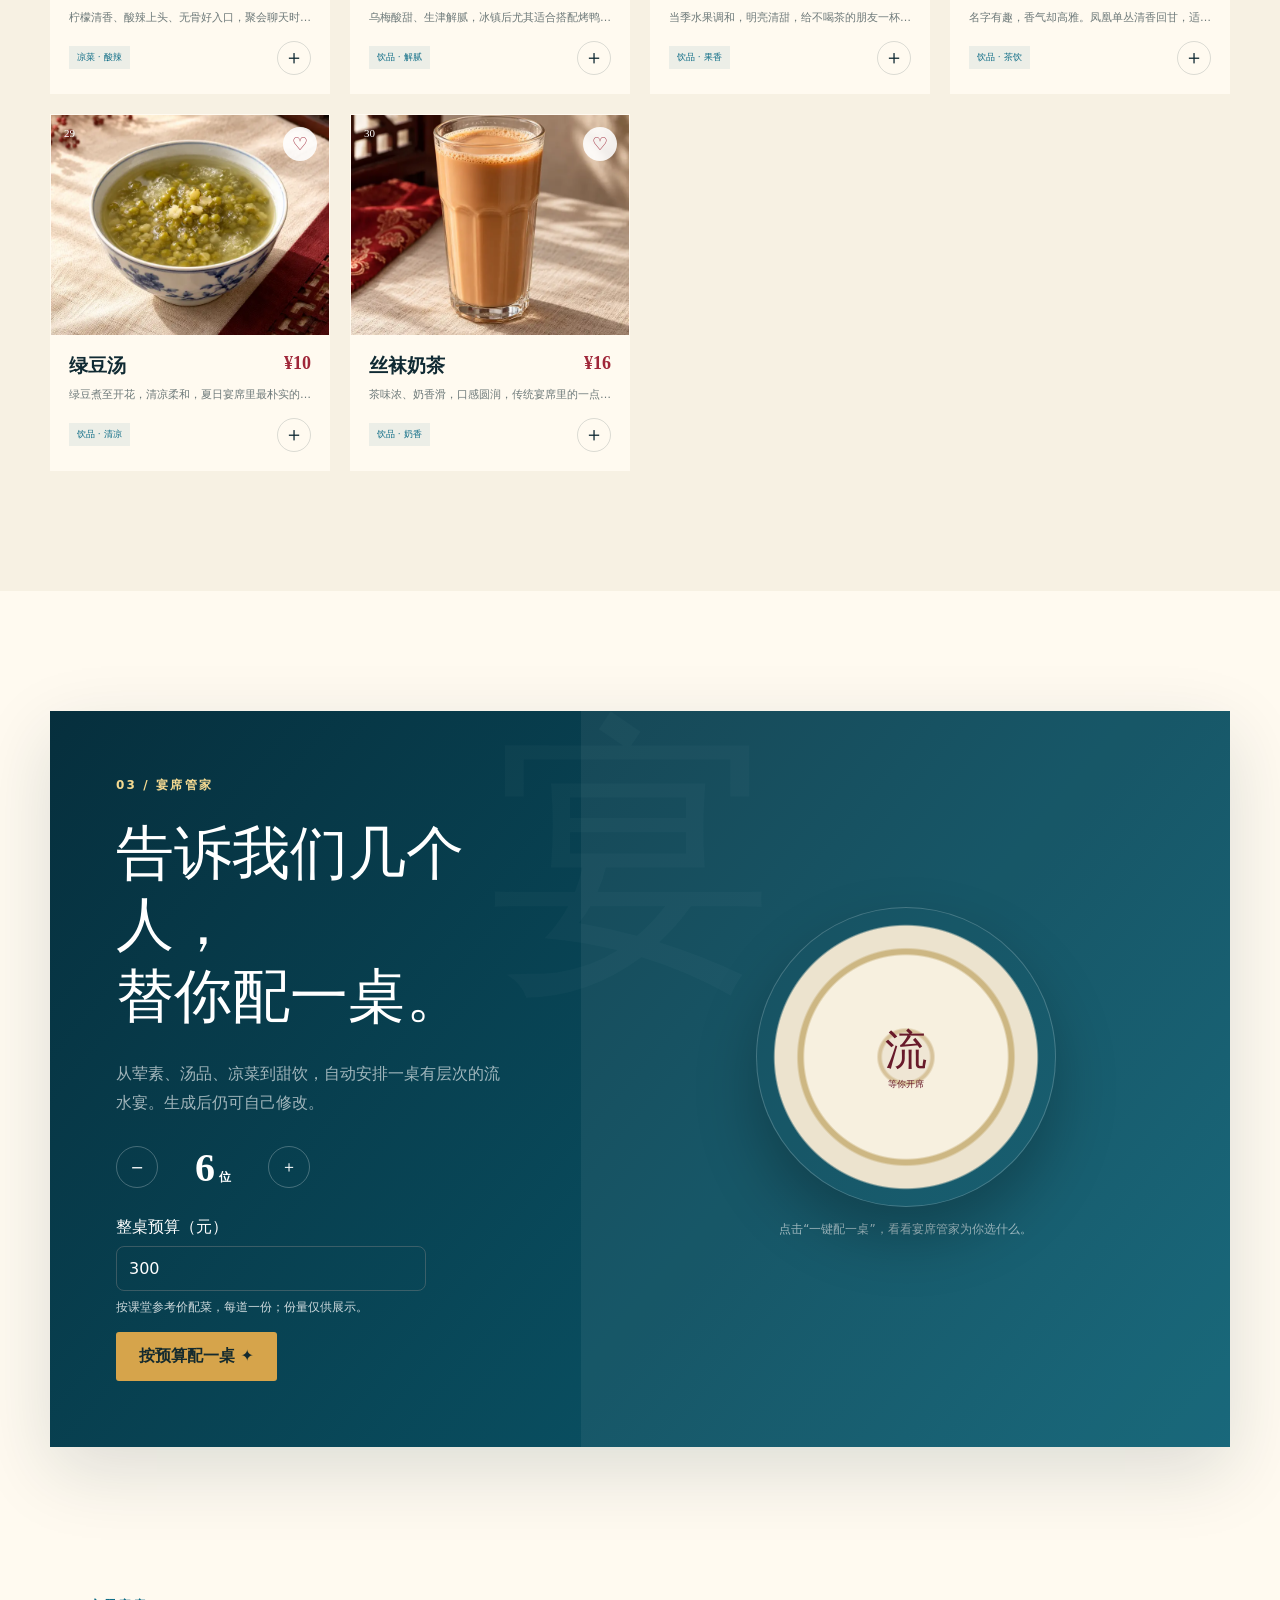
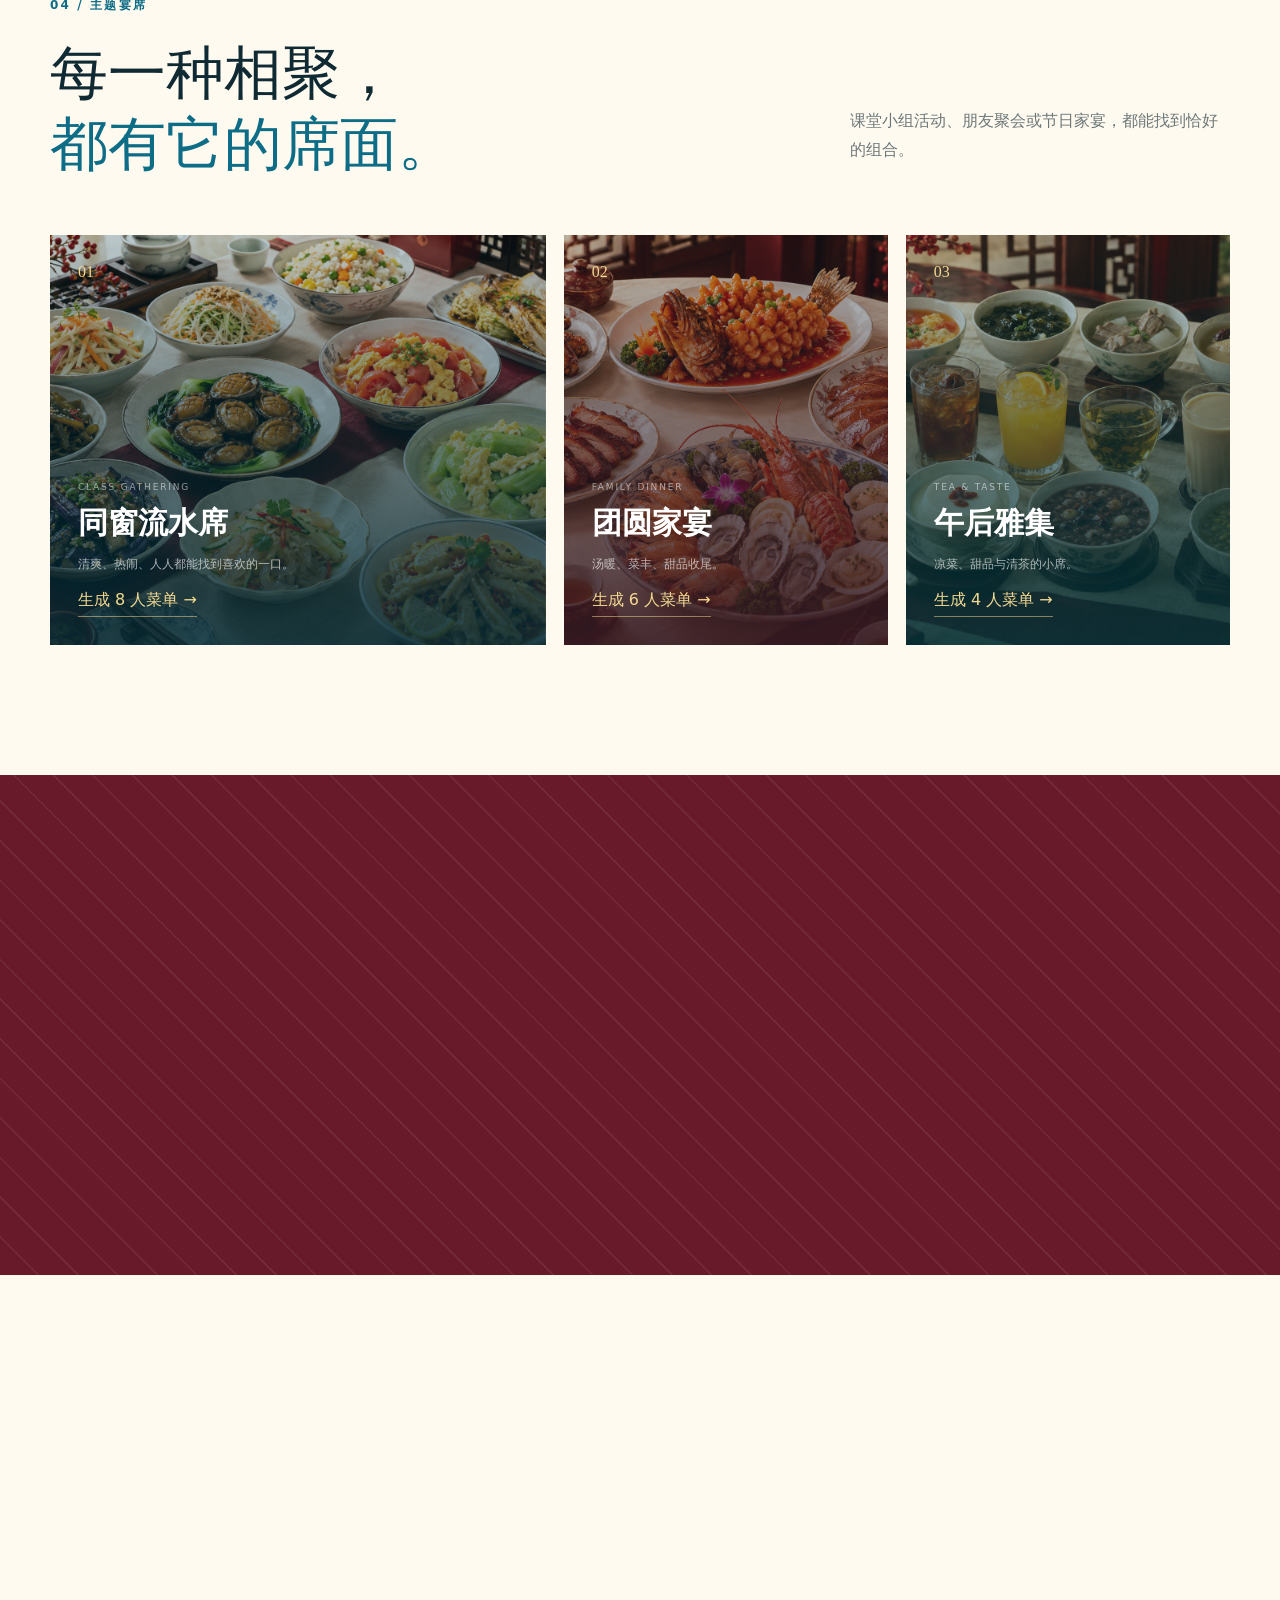
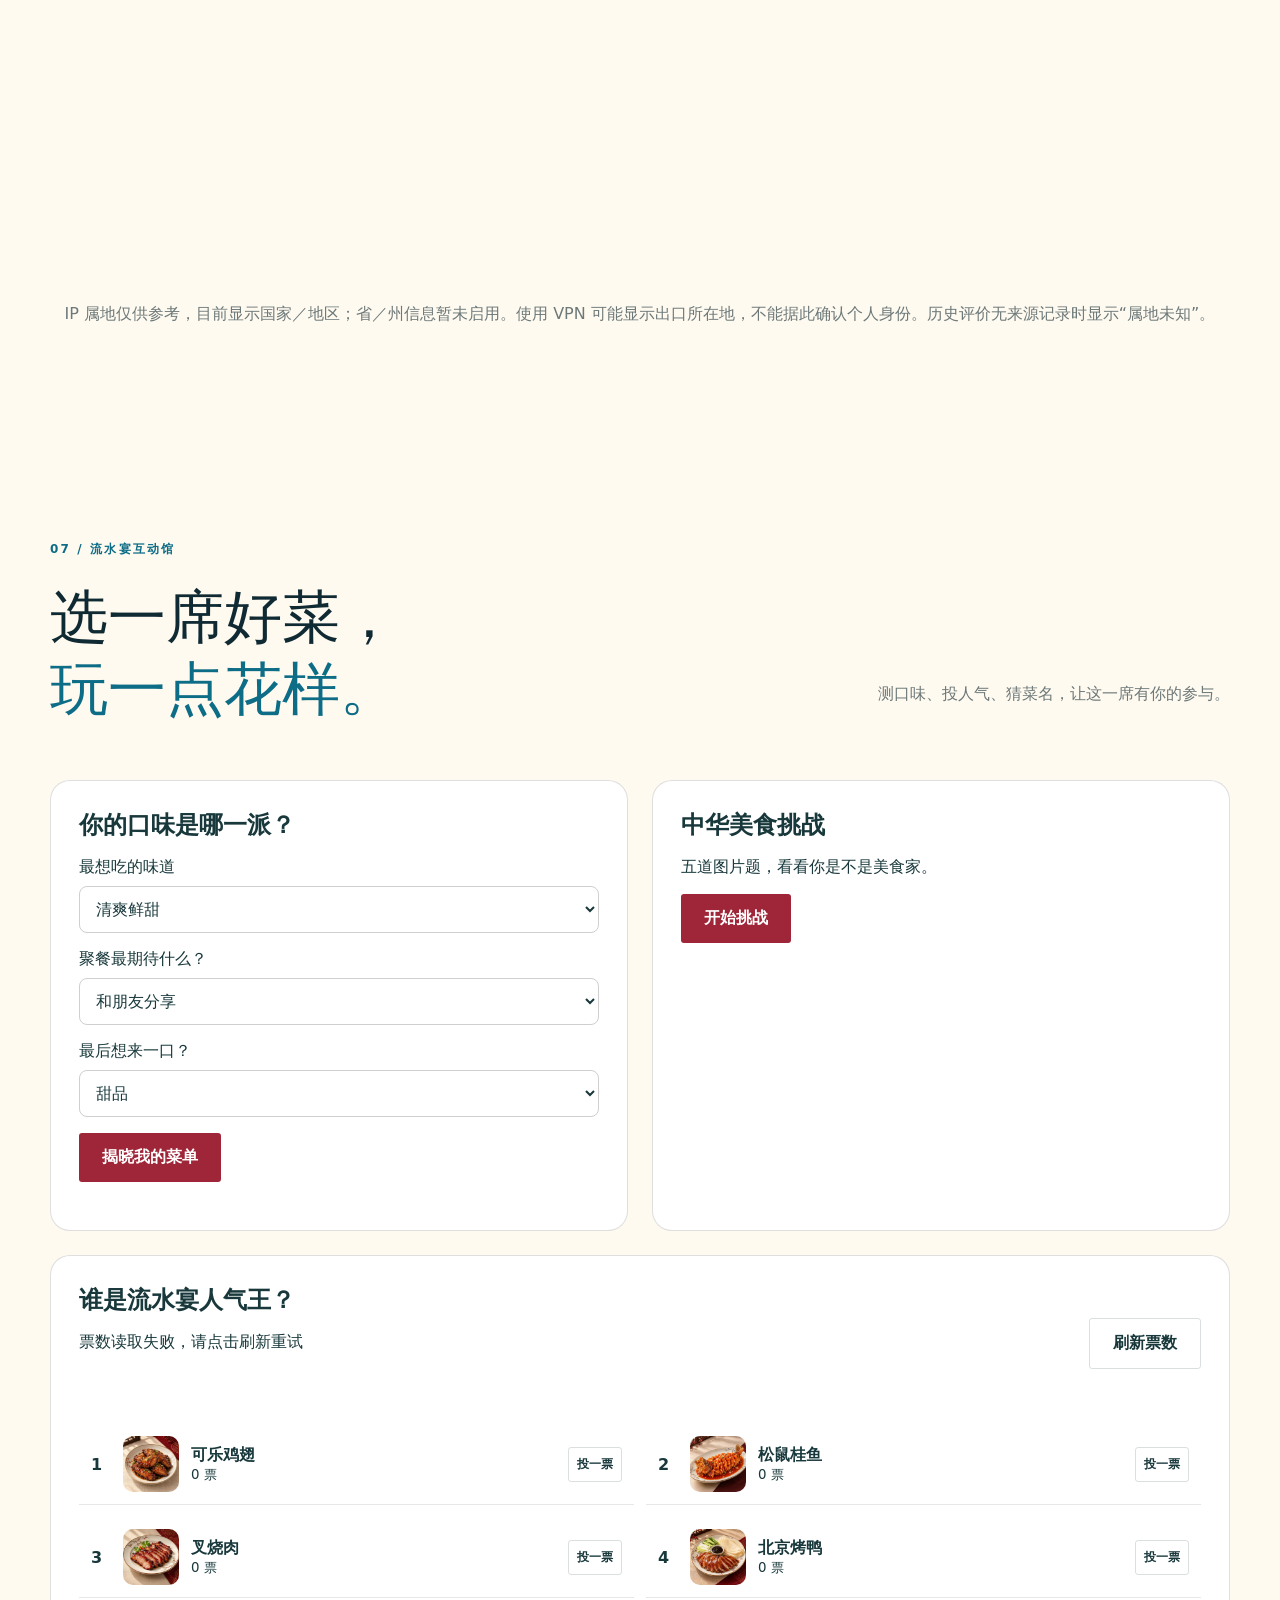
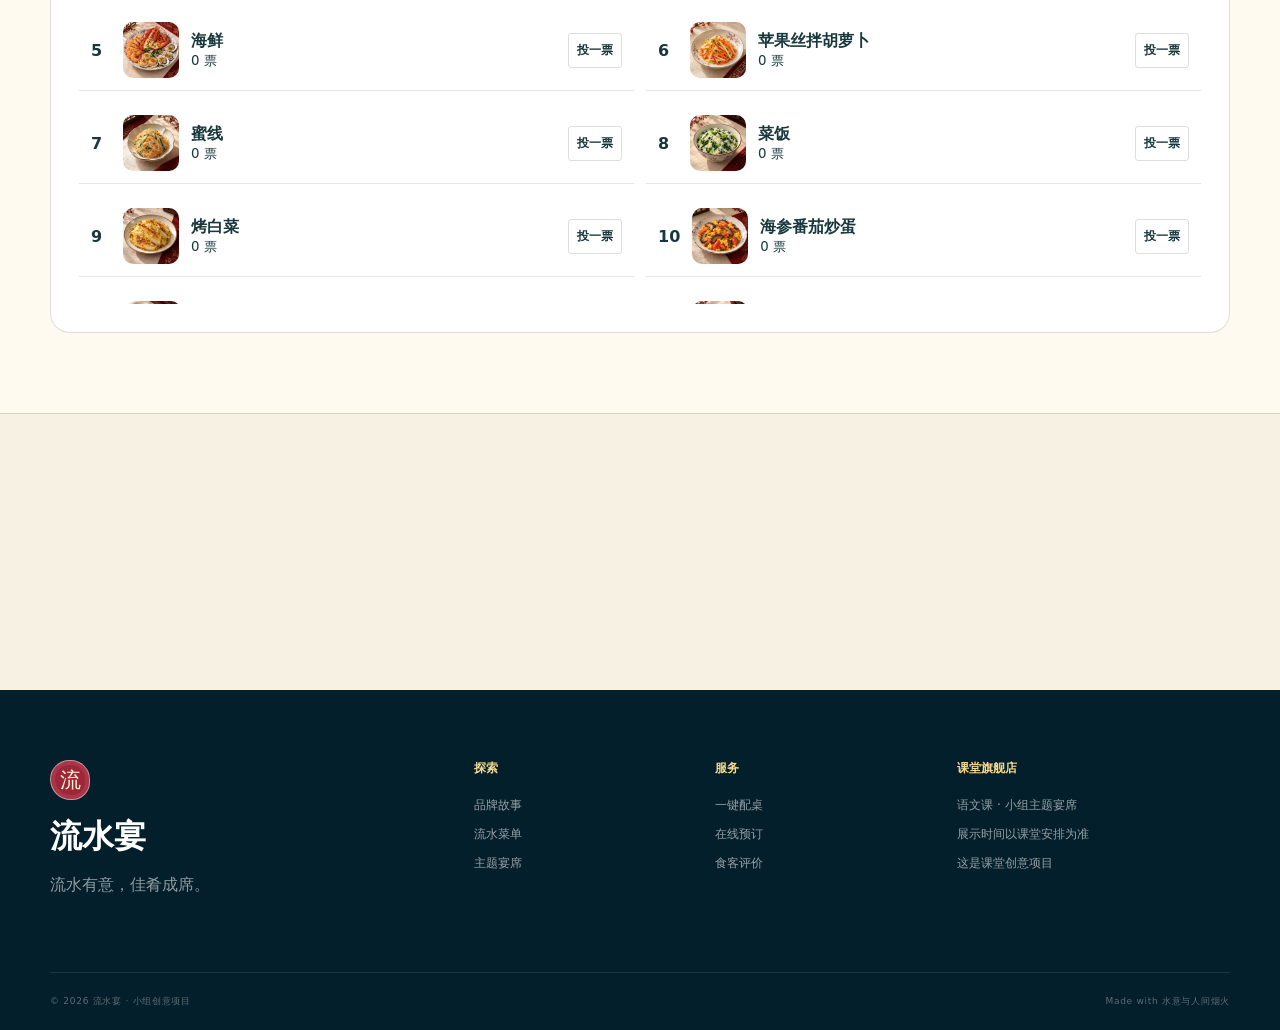
==== commit fa2f9aef: "Replace numeric review IP display with country attribution" ====
--- a/index.html
+++ b/index.html
@@ -10,7 +10,7 @@
   <link rel="stylesheet" href="styles.css?v=20261011-cart10-2">
   <script src="config.js"></script>
   <script src="assets/story-audio.js?v=20261012" defer></script>
-  <script src="script.js?v=20261016-review-filter" defer></script>
+  <script src="script.js?v=20261016-review-location" defer></script>
   <script src="interactions.js?v=20261012-1" defer></script>
   <link rel="stylesheet" href="interactions.css?v=20261012-1">
   <style>[hidden]{display:none!important}.qty button:disabled{opacity:.35;cursor:not-allowed}</style>
@@ -154,7 +154,7 @@
         <div class="review-track" id="reviewTrack"></div>
         <button class="review-arrow" id="reviewNext" aria-label="下一条评价">→</button>
       </div>
-      <div class="review-dots" id="reviewDots"></div><p class="privacy-note">IP 仅显示部分地址，供参考；同一网络可能多人共用，切换网络或 VPN 也会改变 IP，不能据此确认评价来自不同的人。旧评价未记录 IP。</p>
+      <div class="review-dots" id="reviewDots"></div><p class="privacy-note">IP 属地仅供参考，目前显示国家／地区；省／州信息暂未启用。使用 VPN 可能显示出口所在地，不能据此确认个人身份。历史评价无来源记录时显示“属地未知”。</p>
     </section>
 
     <section class="newsletter">
@@ -177,7 +177,7 @@
 
   <dialog class="modal dish-modal" id="dishModal"><button class="modal-close" data-close-modal aria-label="关闭">×</button><div id="dishModalContent"></div></dialog>
   <dialog class="modal form-modal" id="reserveModal"><button class="modal-close" data-close-modal aria-label="关闭">×</button><form id="reserveForm"><div class="modal-kicker">RESERVATION</div><h2>为你留一席</h2><p>填好后，这台设备将不能重复预订。</p><div class="form-grid"><label>称呼<input name="nickname" maxlength="20" required placeholder="怎么称呼你？"></label><label>人数<select name="partySize" required><option value="2">2 位</option><option value="4">4 位</option><option value="6" selected>6 位</option><option value="8">8 位</option><option value="10">10 位</option><option value="12">12 位</option></select></label><label>日期<input type="date" name="visitDate" required></label><label>时间<select name="visitTime" required><option>11:30</option><option>12:30</option><option>17:30</option><option>18:30</option><option>19:30</option></select></label></div><fieldset><legend>喜欢的座位</legend><label><input type="radio" name="seating" value="临水席" checked><span>临水席</span></label><label><input type="radio" name="seating" value="窗边席"><span>窗边席</span></label><label><input type="radio" name="seating" value="热闹大桌"><span>热闹大桌</span></label></fieldset><button class="btn btn-primary full" type="submit">确认预订</button><small class="privacy-note">仅用于本次课堂网站演示，不需要填写真实电话。</small></form><div class="success-panel" id="reserveSuccess" hidden><div class="success-mark">✓</div><h2>已为你留席</h2><p id="successText">开宴见！</p><button class="btn btn-primary" data-close-modal>好的</button></div></dialog>
-  <dialog class="modal form-modal" id="reviewModal"><button class="modal-close" data-close-modal aria-label="关闭">×</button><form id="reviewForm"><div class="modal-kicker">YOUR WORDS</div><h2>写下你的感受</h2><p class="privacy-note">请文明留言。昵称和评价中的常见脏话、夹杂符号的变体会自动过滤，评分保留。</p><label>名字<input name="name" maxlength="12" required placeholder="你的名字"></label><label>评分<select name="rating"><option value="5">★★★★★ 很喜欢</option><option value="4">★★★★ 很不错</option><option value="3">★★★ 还可以</option></select></label><label>评价<textarea name="text" maxlength="100" required placeholder="哪道菜让你记住了流水宴？"></textarea></label><p class="privacy-note">发布后会公开显示你的脱敏 IP（例如 123.45.*.*），仅保存部分地址，不保存完整 IP。网络地址不能证明个人身份。</p><button class="btn btn-primary full">发布评价</button></form></dialog>
+  <dialog class="modal form-modal" id="reviewModal"><button class="modal-close" data-close-modal aria-label="关闭">×</button><form id="reviewForm"><div class="modal-kicker">YOUR WORDS</div><h2>写下你的感受</h2><p class="privacy-note">请文明留言。昵称和评价中的常见脏话、夹杂符号的变体会自动过滤，评分保留。</p><label>名字<input name="name" maxlength="12" required placeholder="你的名字"></label><label>评分<select name="rating"><option value="5">★★★★★ 很喜欢</option><option value="4">★★★★ 很不错</option><option value="3">★★★ 还可以</option></select></label><label>评价<textarea name="text" maxlength="100" required placeholder="哪道菜让你记住了流水宴？"></textarea></label><p class="privacy-note">发布后会显示服务提供的国家／地区属地，不公开数字 IP 地址或精确位置。获取失败时显示“属地未知”。</p><button class="btn btn-primary full">发布评价</button></form></dialog>
 
   <dialog class="modal form-modal" id="menuCardModal"><button class="modal-close" data-close-modal aria-label="关闭">×</button><div id="menuCardContent"></div><textarea id="menuCopyFallback" readonly hidden aria-label="复制菜单文字"></textarea><div class="menu-card-actions"><button class="btn btn-primary" id="copyMenu">复制菜单</button><button class="btn btn-outline" id="downloadMenu">下载菜单</button><button class="text-button" id="menuCardReserve">继续留席 →</button></div></dialog>
   <style>.saved-menu-lines p{display:flex;justify-content:space-between;gap:16px;border-bottom:1px solid #8883;padding:8px 0}.menu-card-actions{display:flex;flex-wrap:wrap;gap:12px;margin-top:20px}#menuCopyFallback{width:100%;min-height:180px}#menuCardModal{max-height:85vh;overflow:auto}</style>
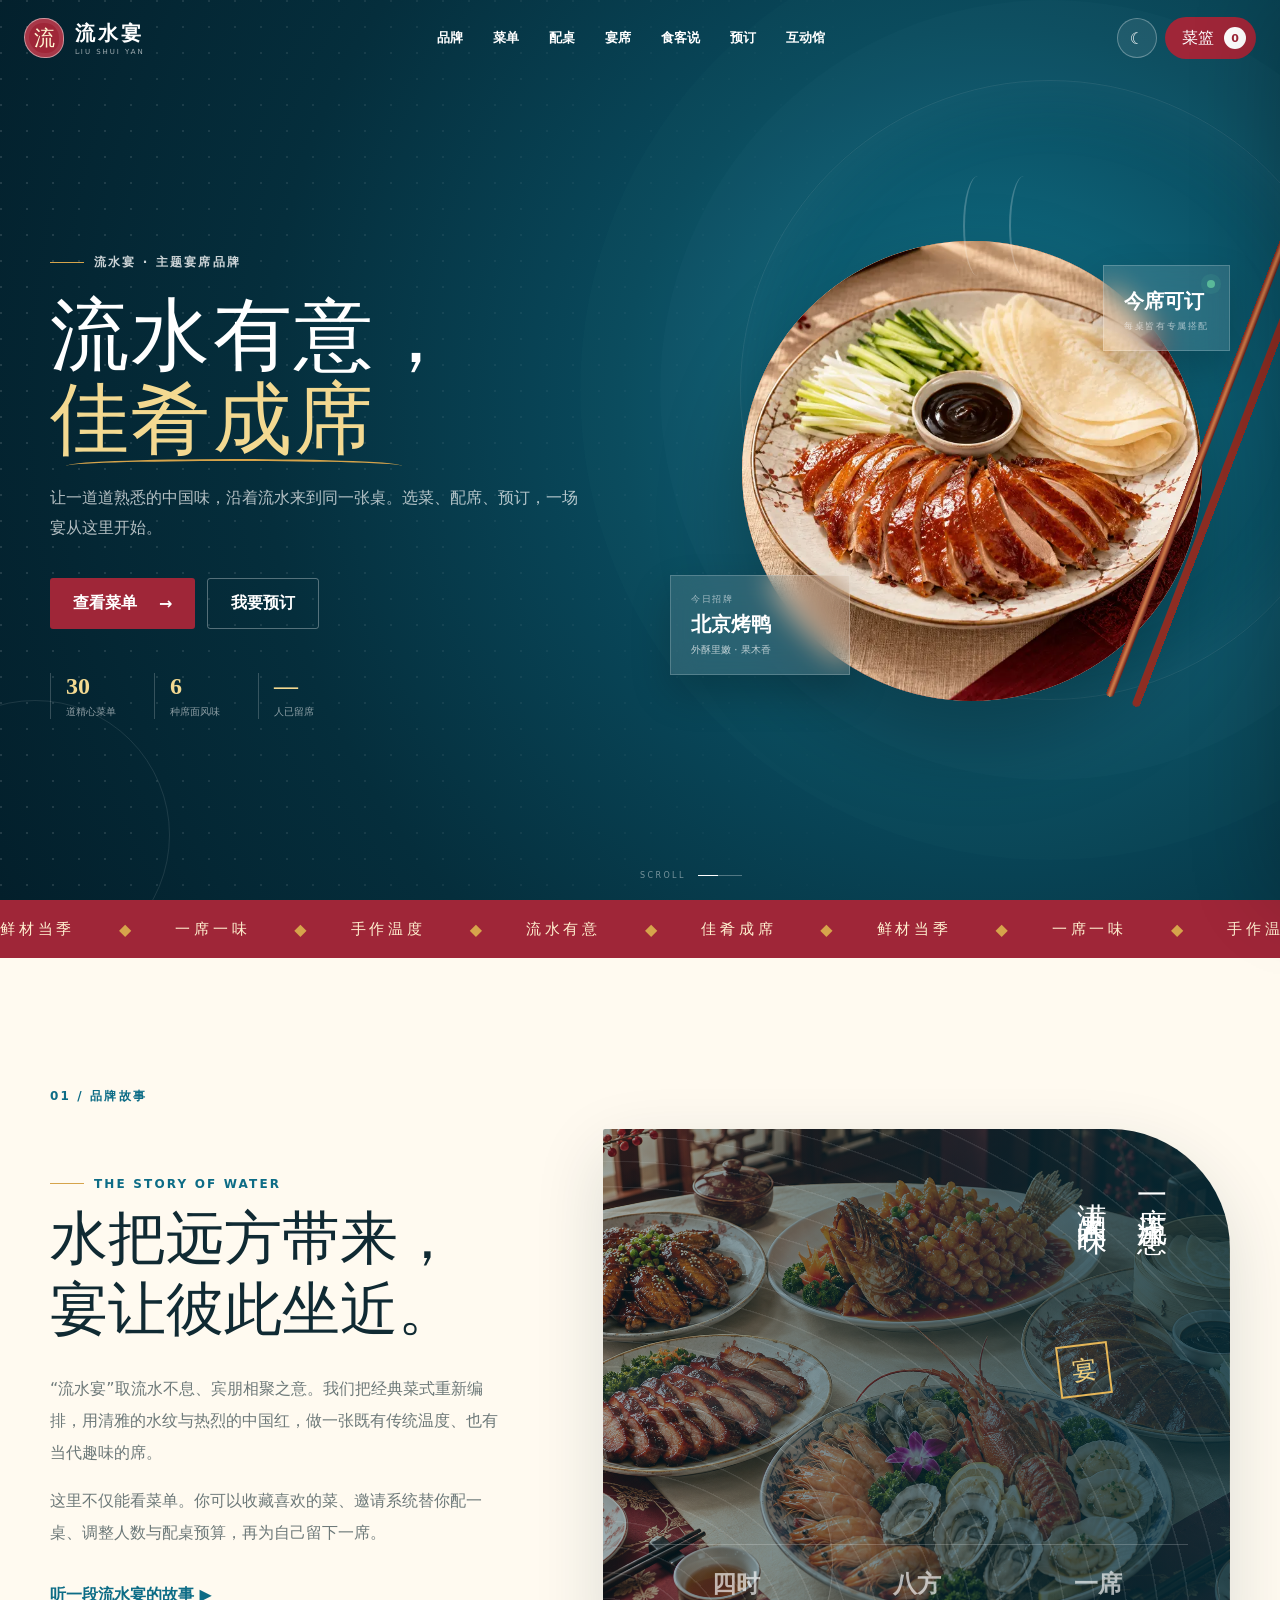
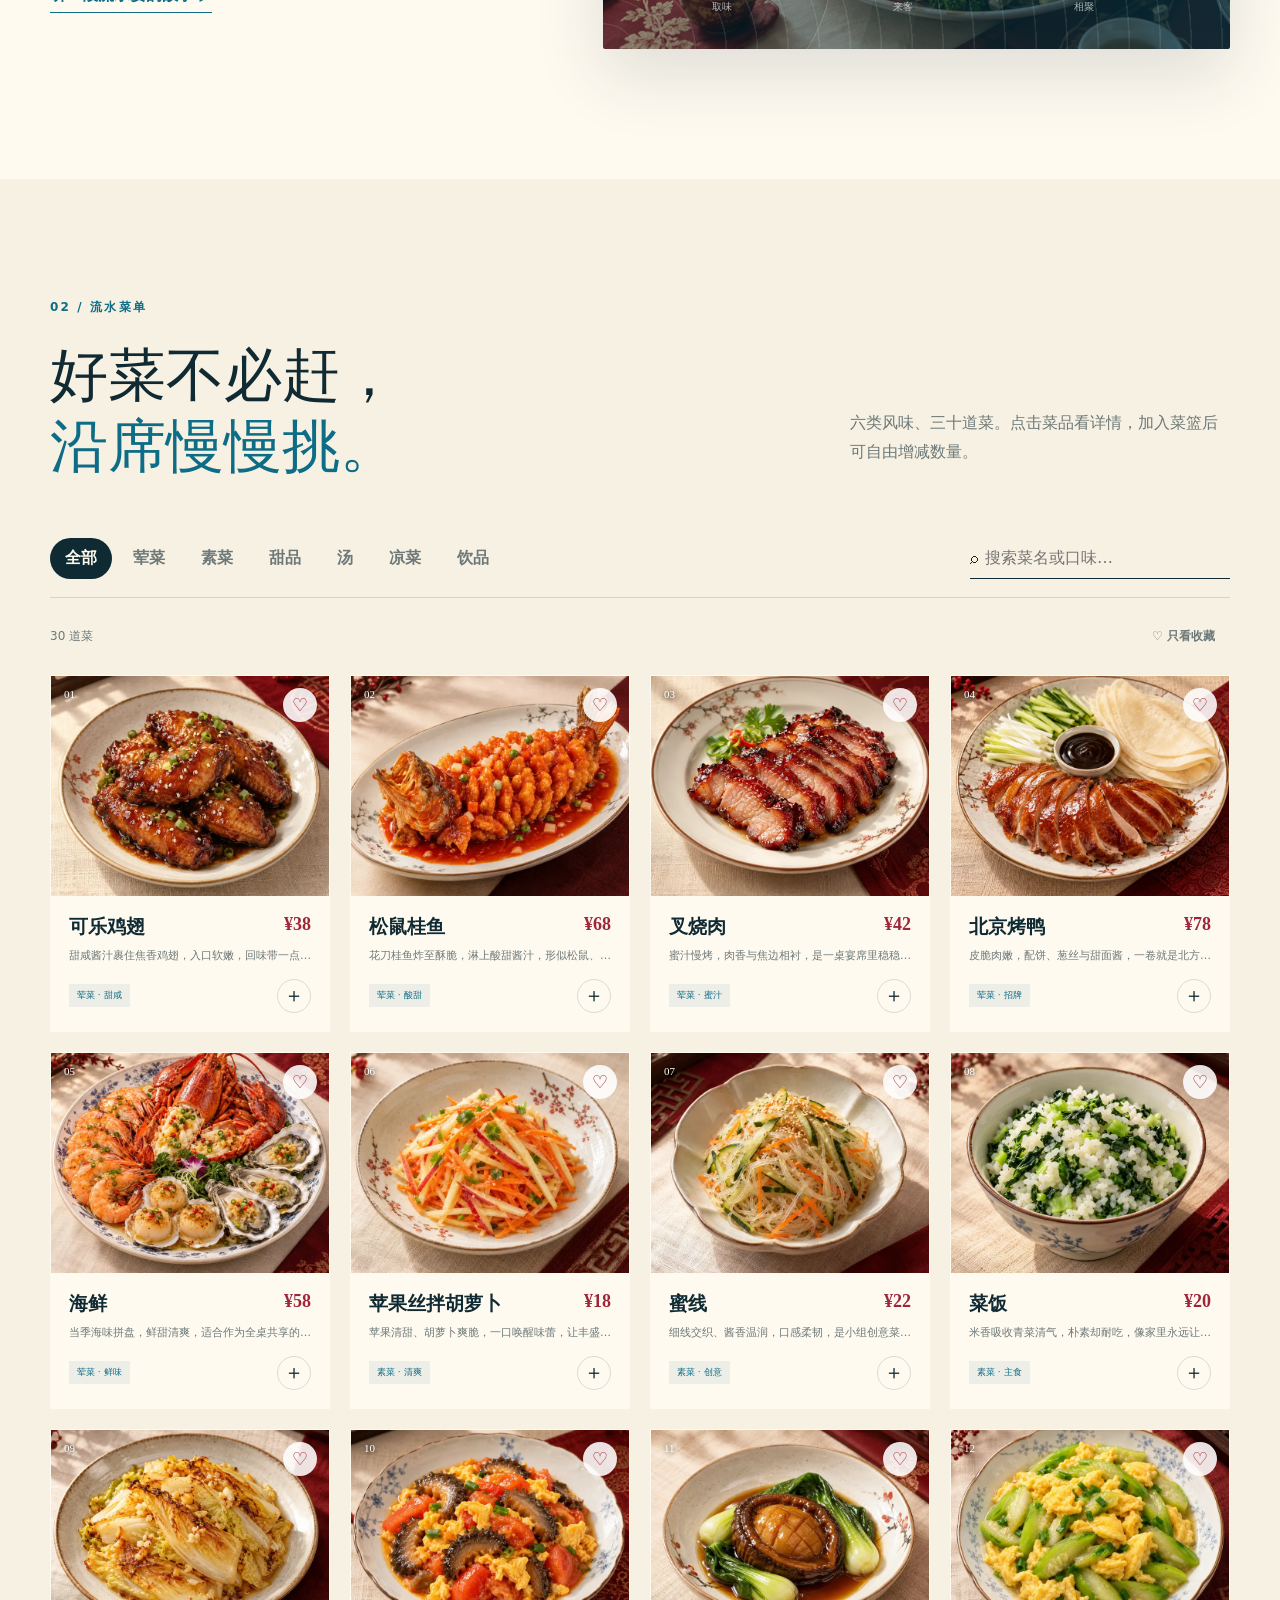
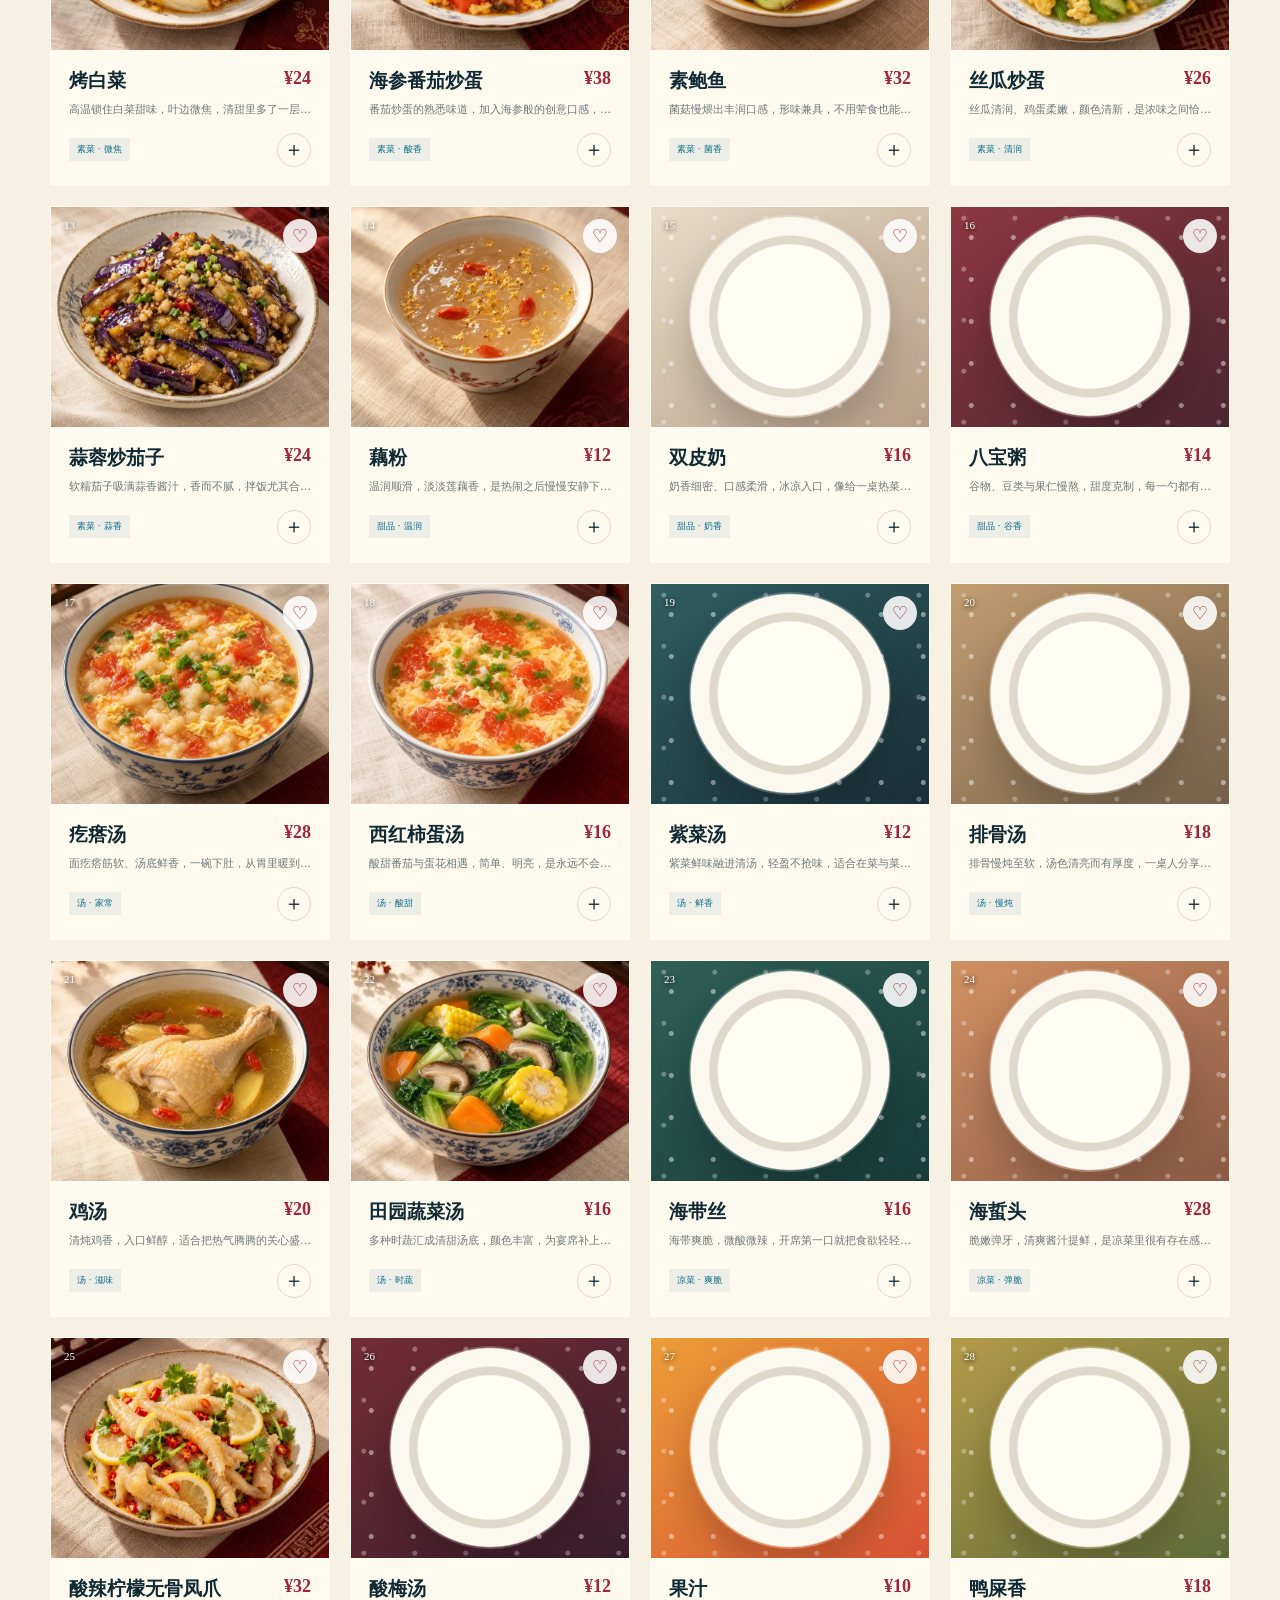
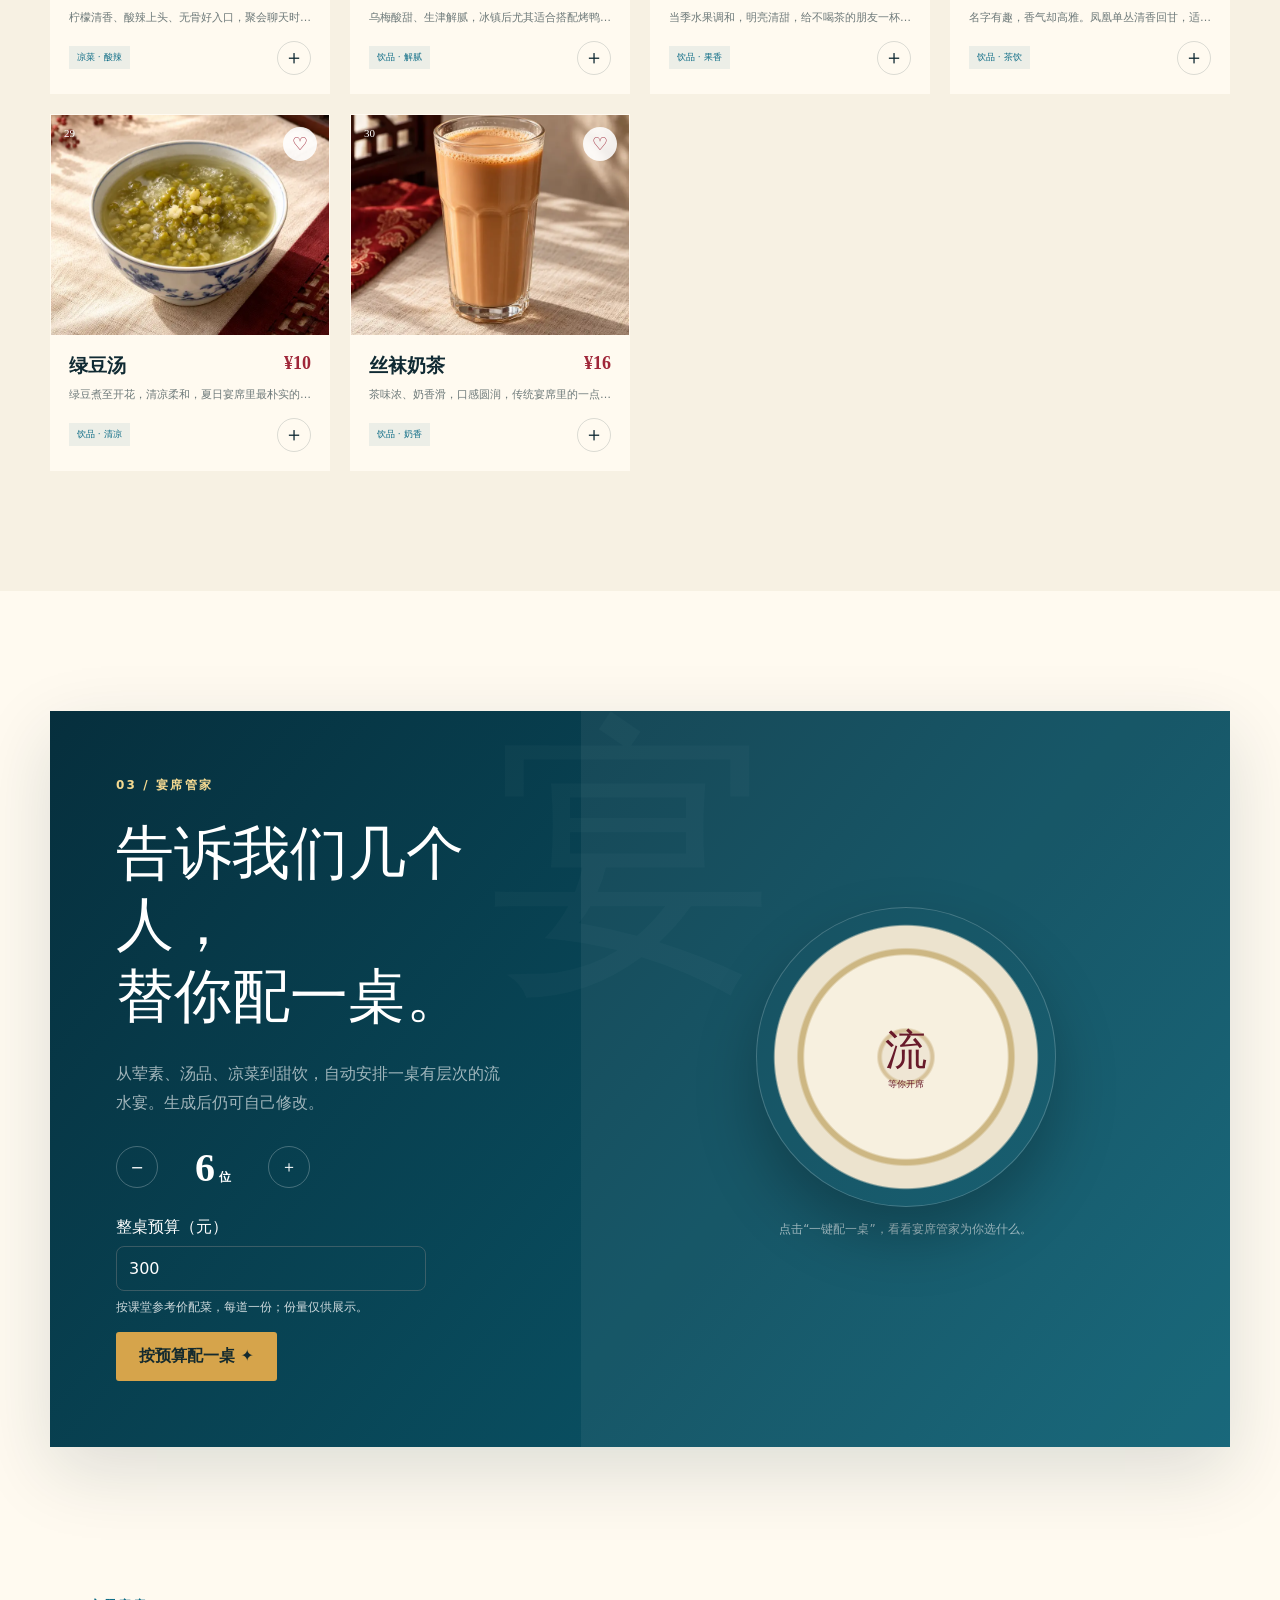
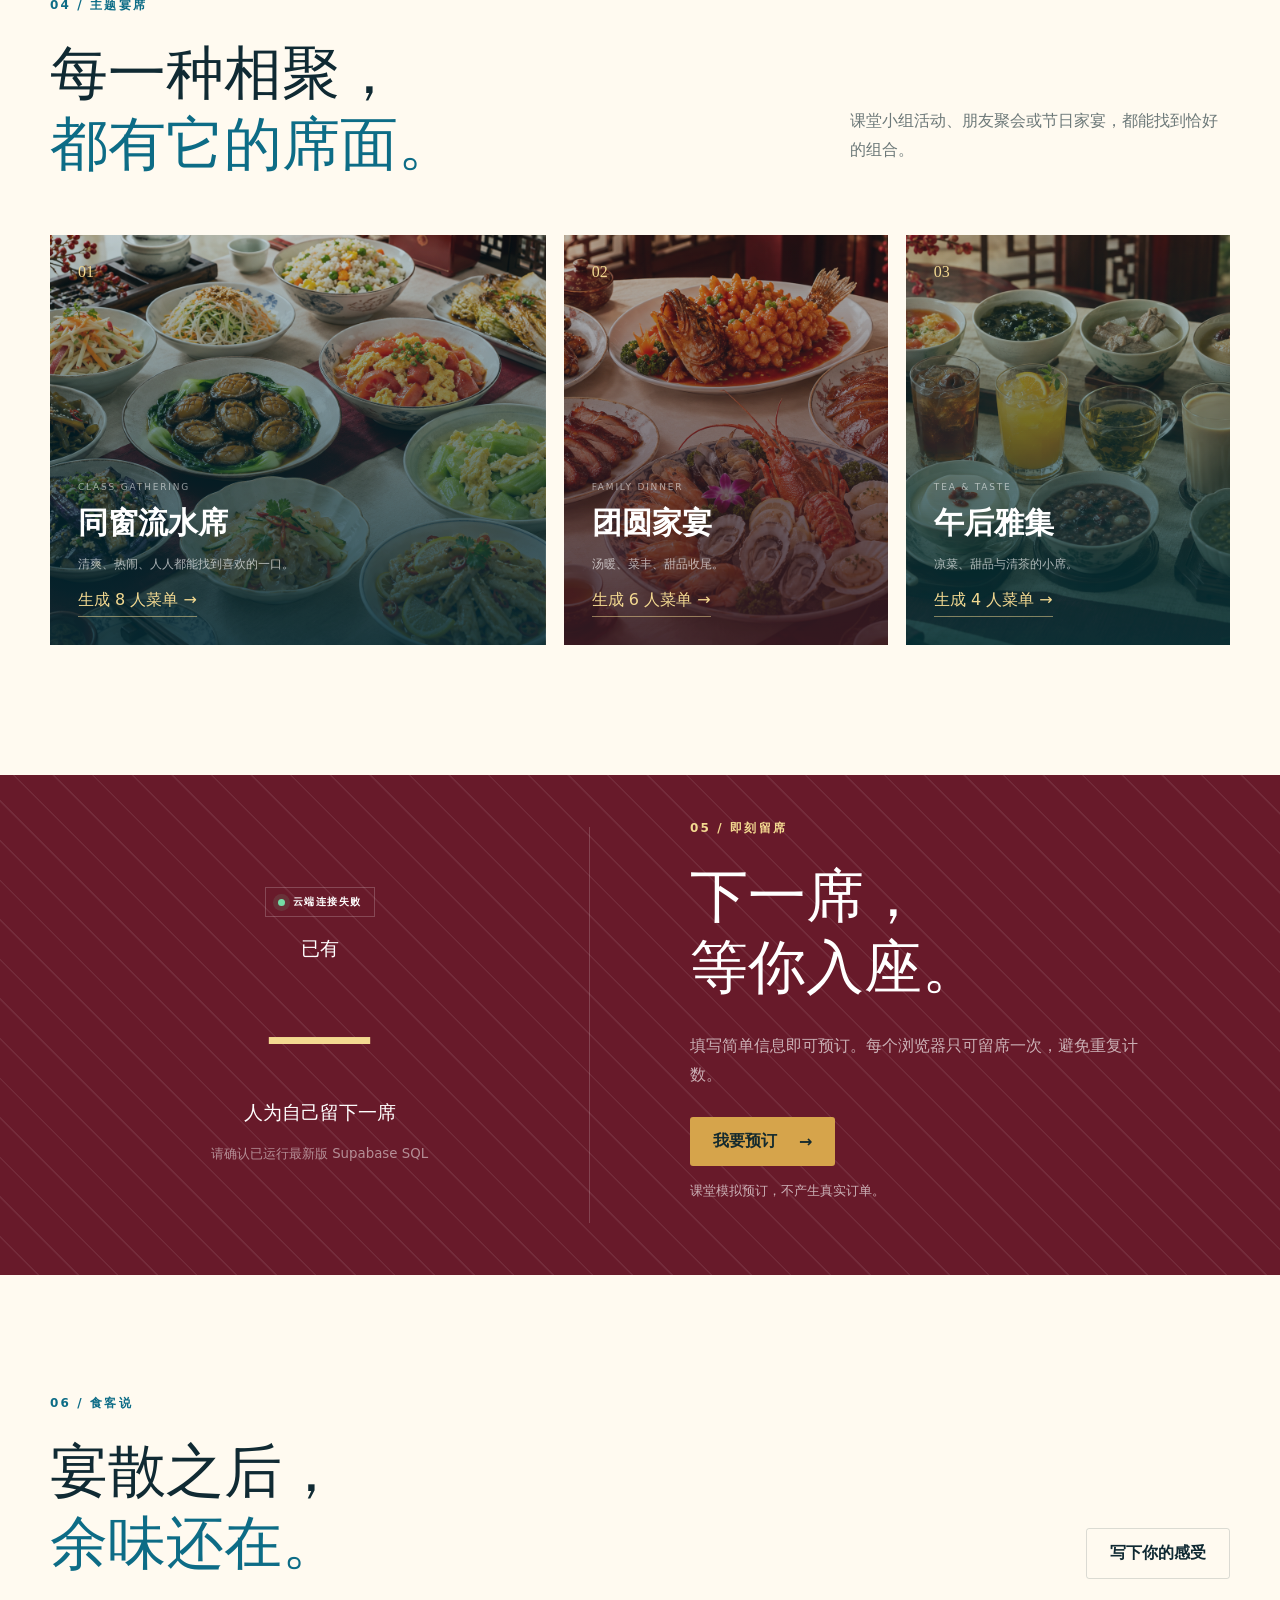
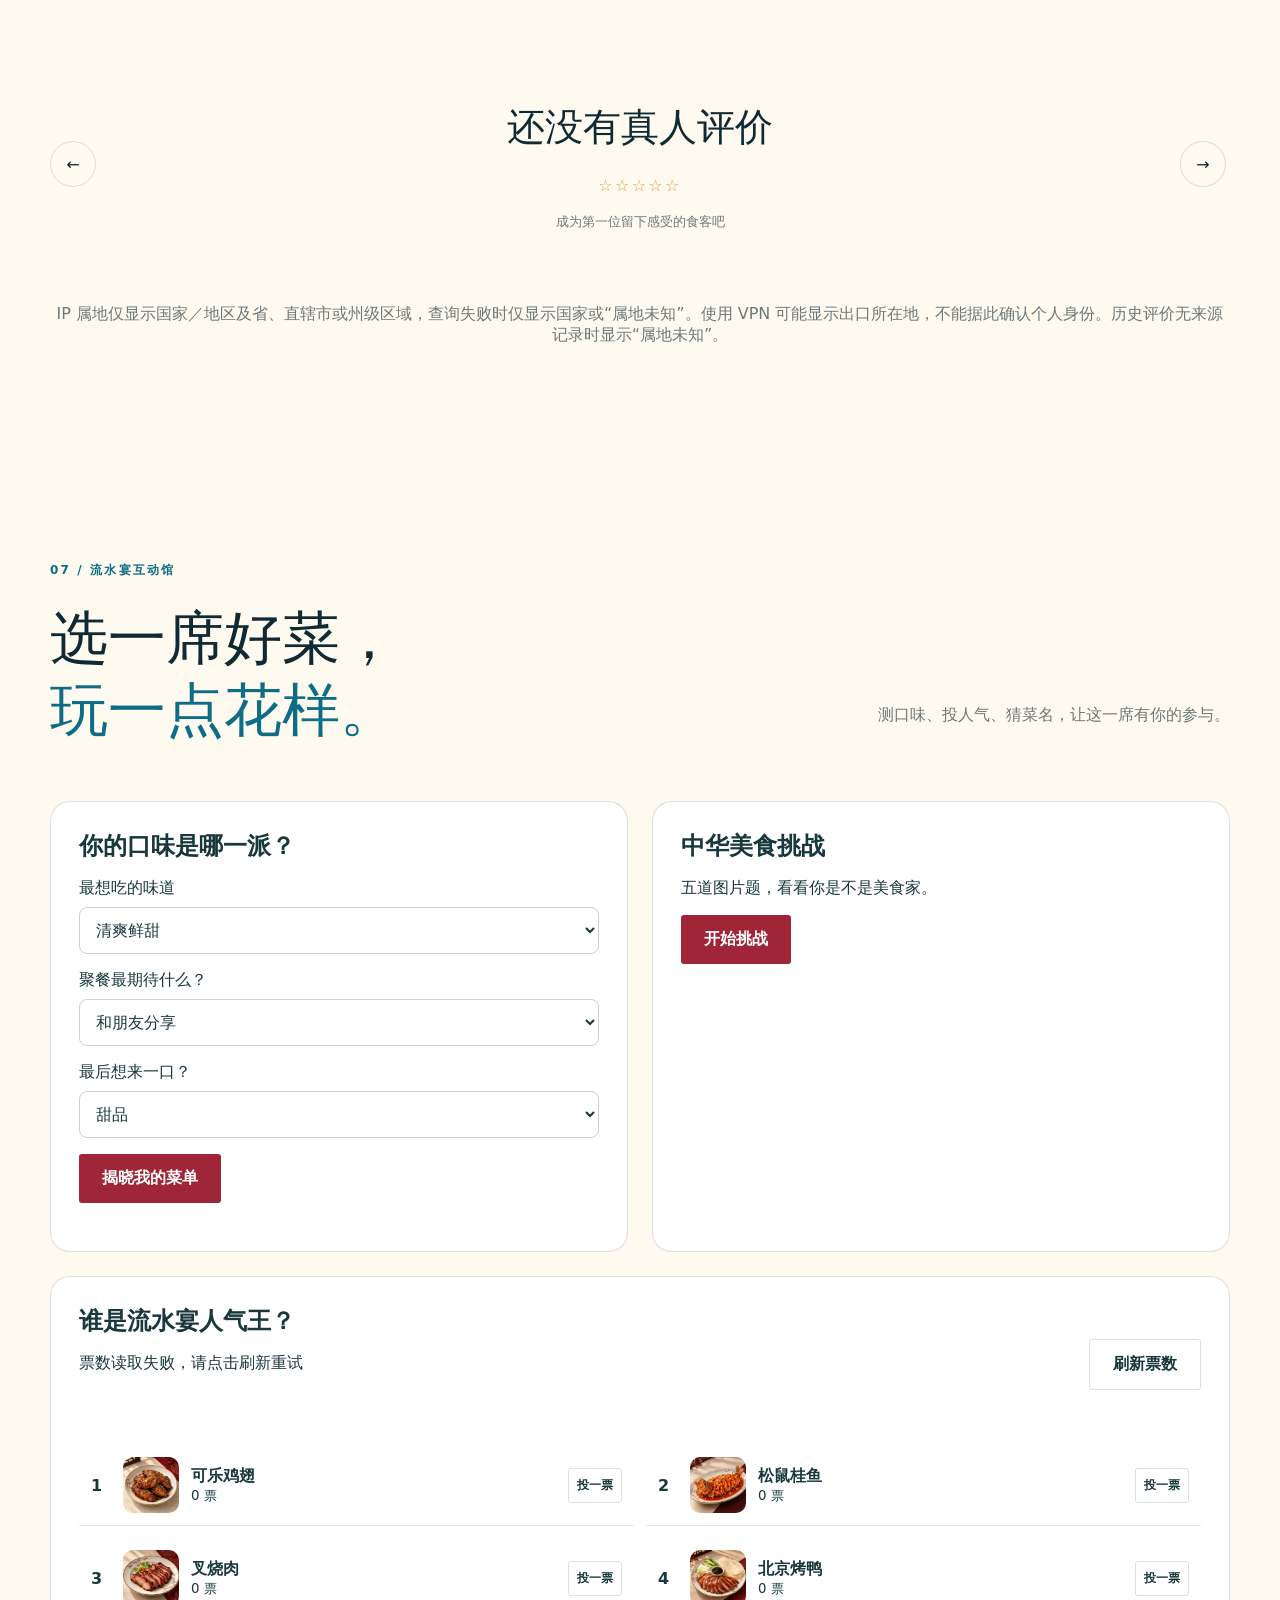
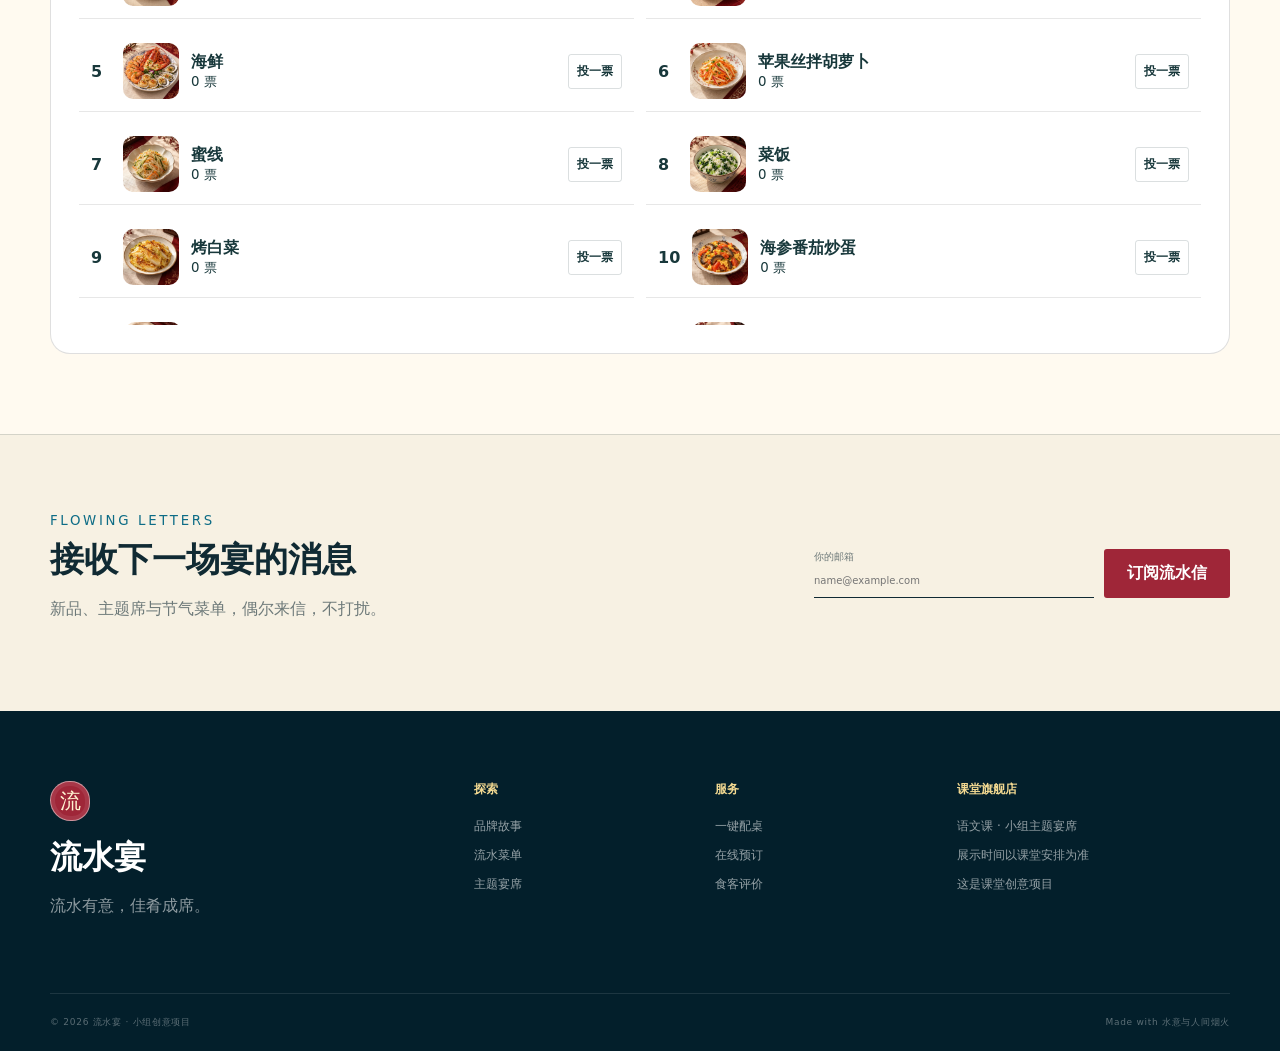
==== commit 88d48743: "Enable consent-based country and province attribution for reviews" ====
--- a/index.html
+++ b/index.html
@@ -10,7 +10,7 @@
   <link rel="stylesheet" href="styles.css?v=20261011-cart10-2">
   <script src="config.js"></script>
   <script src="assets/story-audio.js?v=20261012" defer></script>
-  <script src="script.js?v=20261016-review-location" defer></script>
+  <script src="script.js?v=20261016-review-region" defer></script>
   <script src="interactions.js?v=20261012-1" defer></script>
   <link rel="stylesheet" href="interactions.css?v=20261012-1">
   <style>[hidden]{display:none!important}.qty button:disabled{opacity:.35;cursor:not-allowed}</style>
@@ -154,7 +154,7 @@
         <div class="review-track" id="reviewTrack"></div>
         <button class="review-arrow" id="reviewNext" aria-label="下一条评价">→</button>
       </div>
-      <div class="review-dots" id="reviewDots"></div><p class="privacy-note">IP 属地仅供参考，目前显示国家／地区；省／州信息暂未启用。使用 VPN 可能显示出口所在地，不能据此确认个人身份。历史评价无来源记录时显示“属地未知”。</p>
+      <div class="review-dots" id="reviewDots"></div><p class="privacy-note">IP 属地仅显示国家／地区及省、直辖市或州级区域，查询失败时仅显示国家或“属地未知”。使用 VPN 可能显示出口所在地，不能据此确认个人身份。历史评价无来源记录时显示“属地未知”。</p>
     </section>
 
     <section class="newsletter">
@@ -177,7 +177,7 @@
 
   <dialog class="modal dish-modal" id="dishModal"><button class="modal-close" data-close-modal aria-label="关闭">×</button><div id="dishModalContent"></div></dialog>
   <dialog class="modal form-modal" id="reserveModal"><button class="modal-close" data-close-modal aria-label="关闭">×</button><form id="reserveForm"><div class="modal-kicker">RESERVATION</div><h2>为你留一席</h2><p>填好后，这台设备将不能重复预订。</p><div class="form-grid"><label>称呼<input name="nickname" maxlength="20" required placeholder="怎么称呼你？"></label><label>人数<select name="partySize" required><option value="2">2 位</option><option value="4">4 位</option><option value="6" selected>6 位</option><option value="8">8 位</option><option value="10">10 位</option><option value="12">12 位</option></select></label><label>日期<input type="date" name="visitDate" required></label><label>时间<select name="visitTime" required><option>11:30</option><option>12:30</option><option>17:30</option><option>18:30</option><option>19:30</option></select></label></div><fieldset><legend>喜欢的座位</legend><label><input type="radio" name="seating" value="临水席" checked><span>临水席</span></label><label><input type="radio" name="seating" value="窗边席"><span>窗边席</span></label><label><input type="radio" name="seating" value="热闹大桌"><span>热闹大桌</span></label></fieldset><button class="btn btn-primary full" type="submit">确认预订</button><small class="privacy-note">仅用于本次课堂网站演示，不需要填写真实电话。</small></form><div class="success-panel" id="reserveSuccess" hidden><div class="success-mark">✓</div><h2>已为你留席</h2><p id="successText">开宴见！</p><button class="btn btn-primary" data-close-modal>好的</button></div></dialog>
-  <dialog class="modal form-modal" id="reviewModal"><button class="modal-close" data-close-modal aria-label="关闭">×</button><form id="reviewForm"><div class="modal-kicker">YOUR WORDS</div><h2>写下你的感受</h2><p class="privacy-note">请文明留言。昵称和评价中的常见脏话、夹杂符号的变体会自动过滤，评分保留。</p><label>名字<input name="name" maxlength="12" required placeholder="你的名字"></label><label>评分<select name="rating"><option value="5">★★★★★ 很喜欢</option><option value="4">★★★★ 很不错</option><option value="3">★★★ 还可以</option></select></label><label>评价<textarea name="text" maxlength="100" required placeholder="哪道菜让你记住了流水宴？"></textarea></label><p class="privacy-note">发布后会显示服务提供的国家／地区属地，不公开数字 IP 地址或精确位置。获取失败时显示“属地未知”。</p><button class="btn btn-primary full">发布评价</button></form></dialog>
+  <dialog class="modal form-modal" id="reviewModal"><button class="modal-close" data-close-modal aria-label="关闭">×</button><form id="reviewForm"><div class="modal-kicker">YOUR WORDS</div><h2>写下你的感受</h2><p class="privacy-note">请文明留言。昵称和评价中的常见脏话、夹杂符号的变体会自动过滤，评分保留。</p><label>名字<input name="name" maxlength="12" required placeholder="你的名字"></label><label>评分<select name="rating"><option value="5">★★★★★ 很喜欢</option><option value="4">★★★★ 很不错</option><option value="3">★★★ 还可以</option></select></label><label>评价<textarea name="text" maxlength="100" required placeholder="哪道菜让你记住了流水宴？"></textarea></label><p class="privacy-note">发布后仅显示国家及省／州级属地，不公开数字 IP、街道或精确位置。属地可能受 VPN 和数据库误差影响。</p><label class="privacy-note" style="display:flex;align-items:flex-start;gap:8px"><input style="width:auto;flex:none;margin-top:4px" type="checkbox" name="geoConsent" required><span>我同意发布时将网络 IP 发送至 <a href="https://ipwhois.io/" target="_blank" rel="noopener noreferrer">ipwho.is</a> 查询国家及省／州属地，并公开显示查询到的区域。</span></label><button class="btn btn-primary full">发布评价</button></form></dialog>
 
   <dialog class="modal form-modal" id="menuCardModal"><button class="modal-close" data-close-modal aria-label="关闭">×</button><div id="menuCardContent"></div><textarea id="menuCopyFallback" readonly hidden aria-label="复制菜单文字"></textarea><div class="menu-card-actions"><button class="btn btn-primary" id="copyMenu">复制菜单</button><button class="btn btn-outline" id="downloadMenu">下载菜单</button><button class="text-button" id="menuCardReserve">继续留席 →</button></div></dialog>
   <style>.saved-menu-lines p{display:flex;justify-content:space-between;gap:16px;border-bottom:1px solid #8883;padding:8px 0}.menu-card-actions{display:flex;flex-wrap:wrap;gap:12px;margin-top:20px}#menuCopyFallback{width:100%;min-height:180px}#menuCardModal{max-height:85vh;overflow:auto}</style>
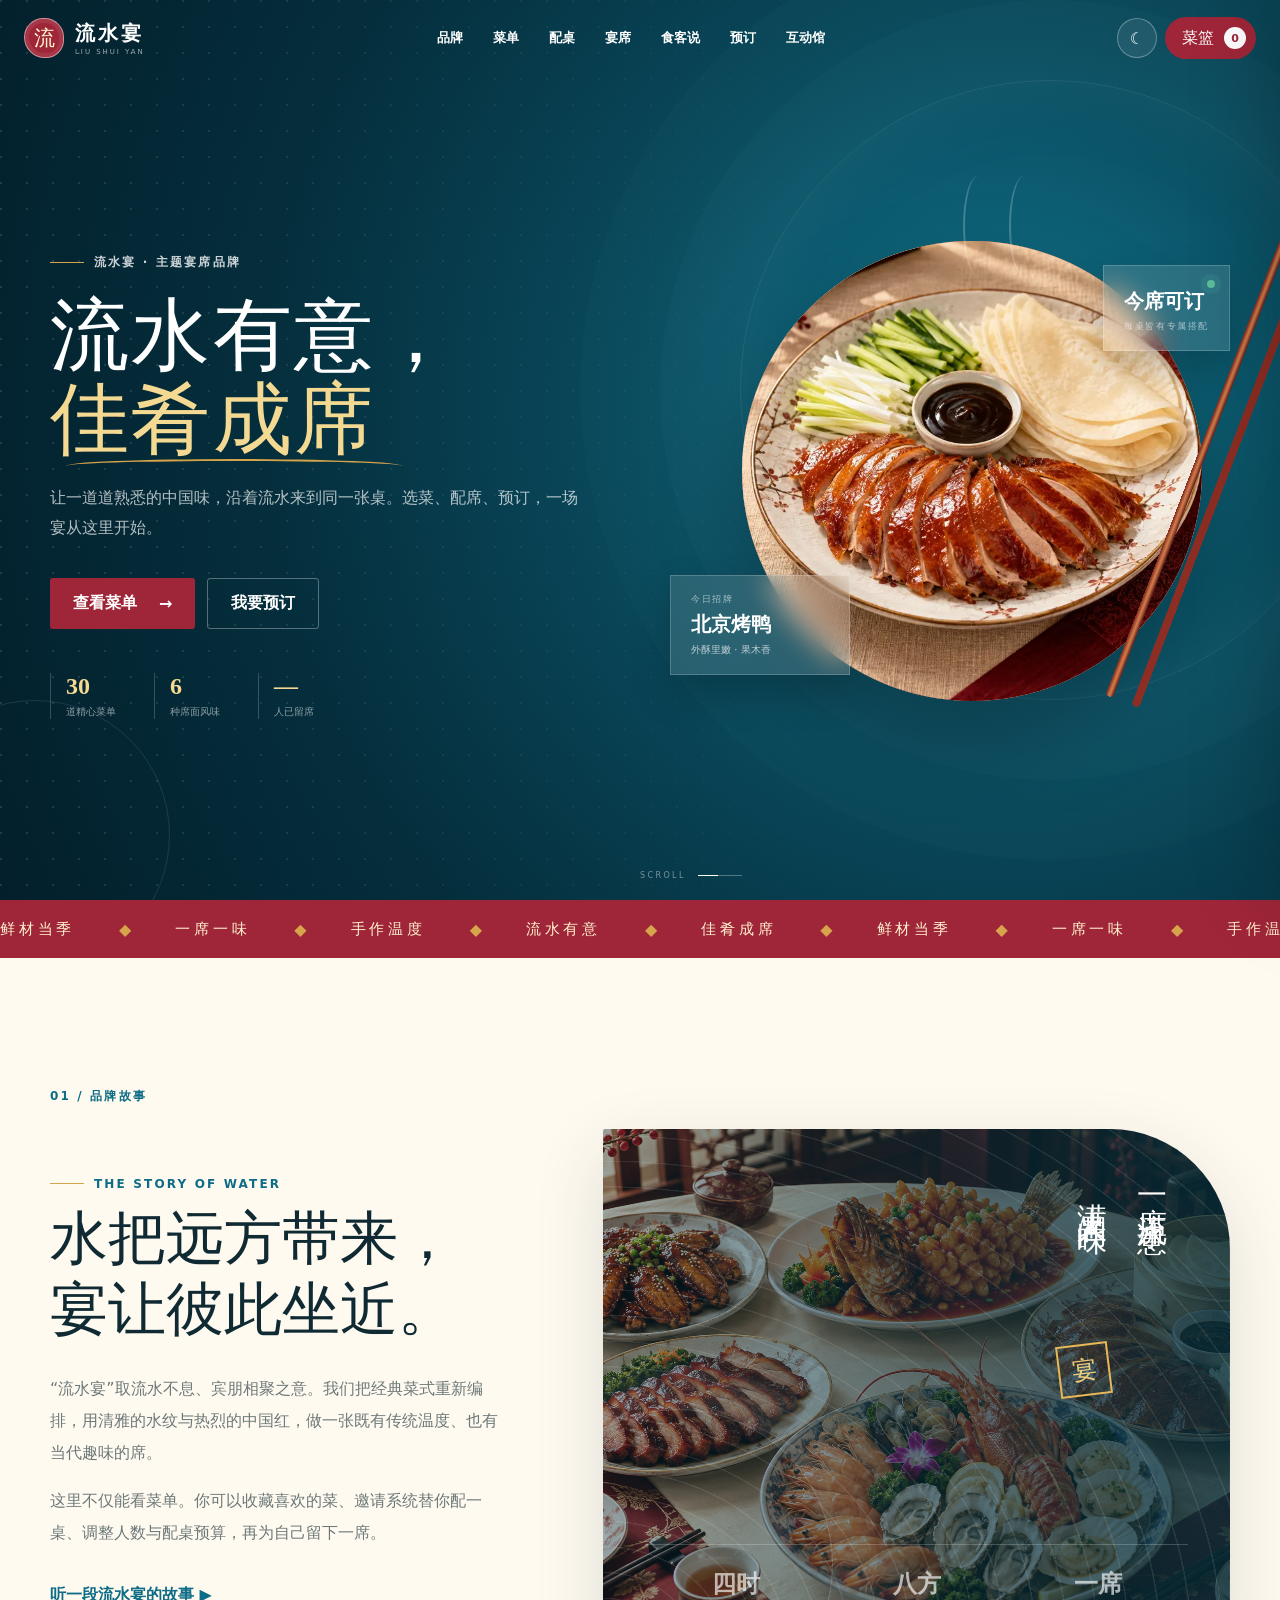
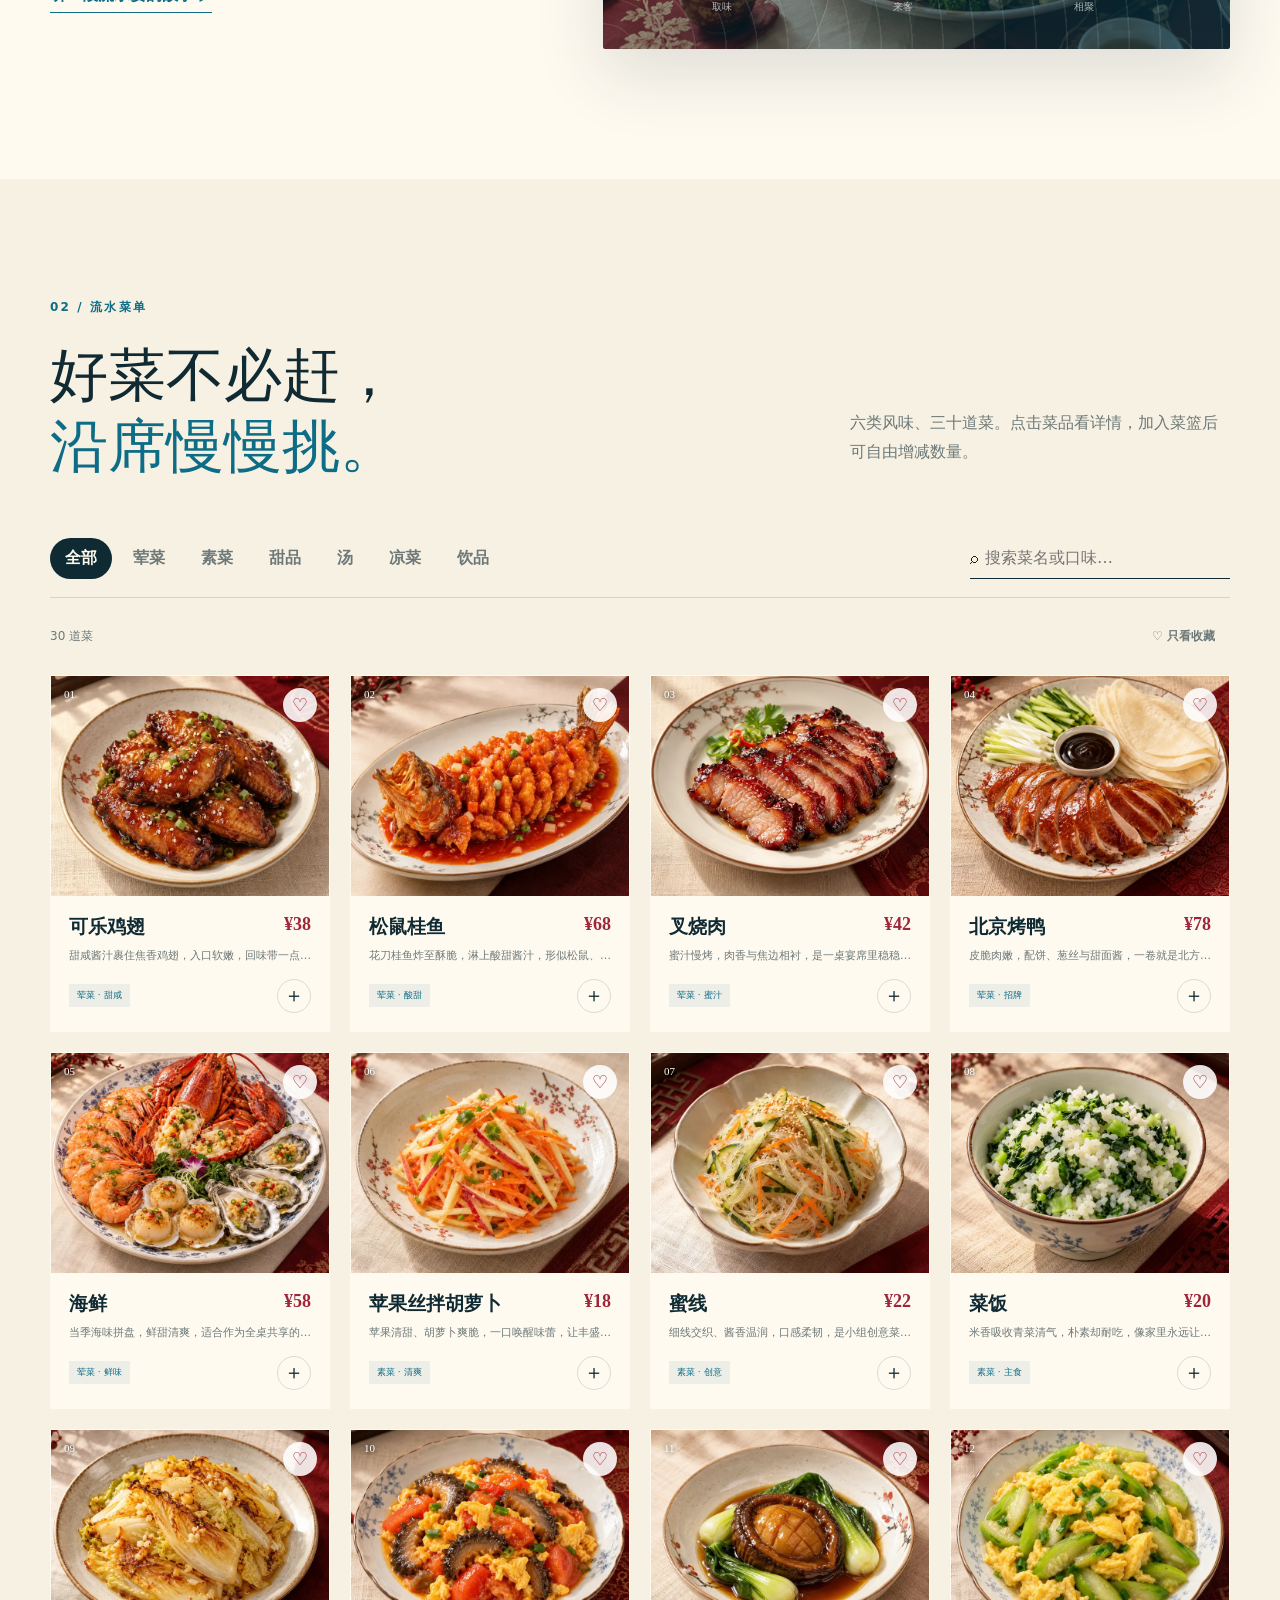
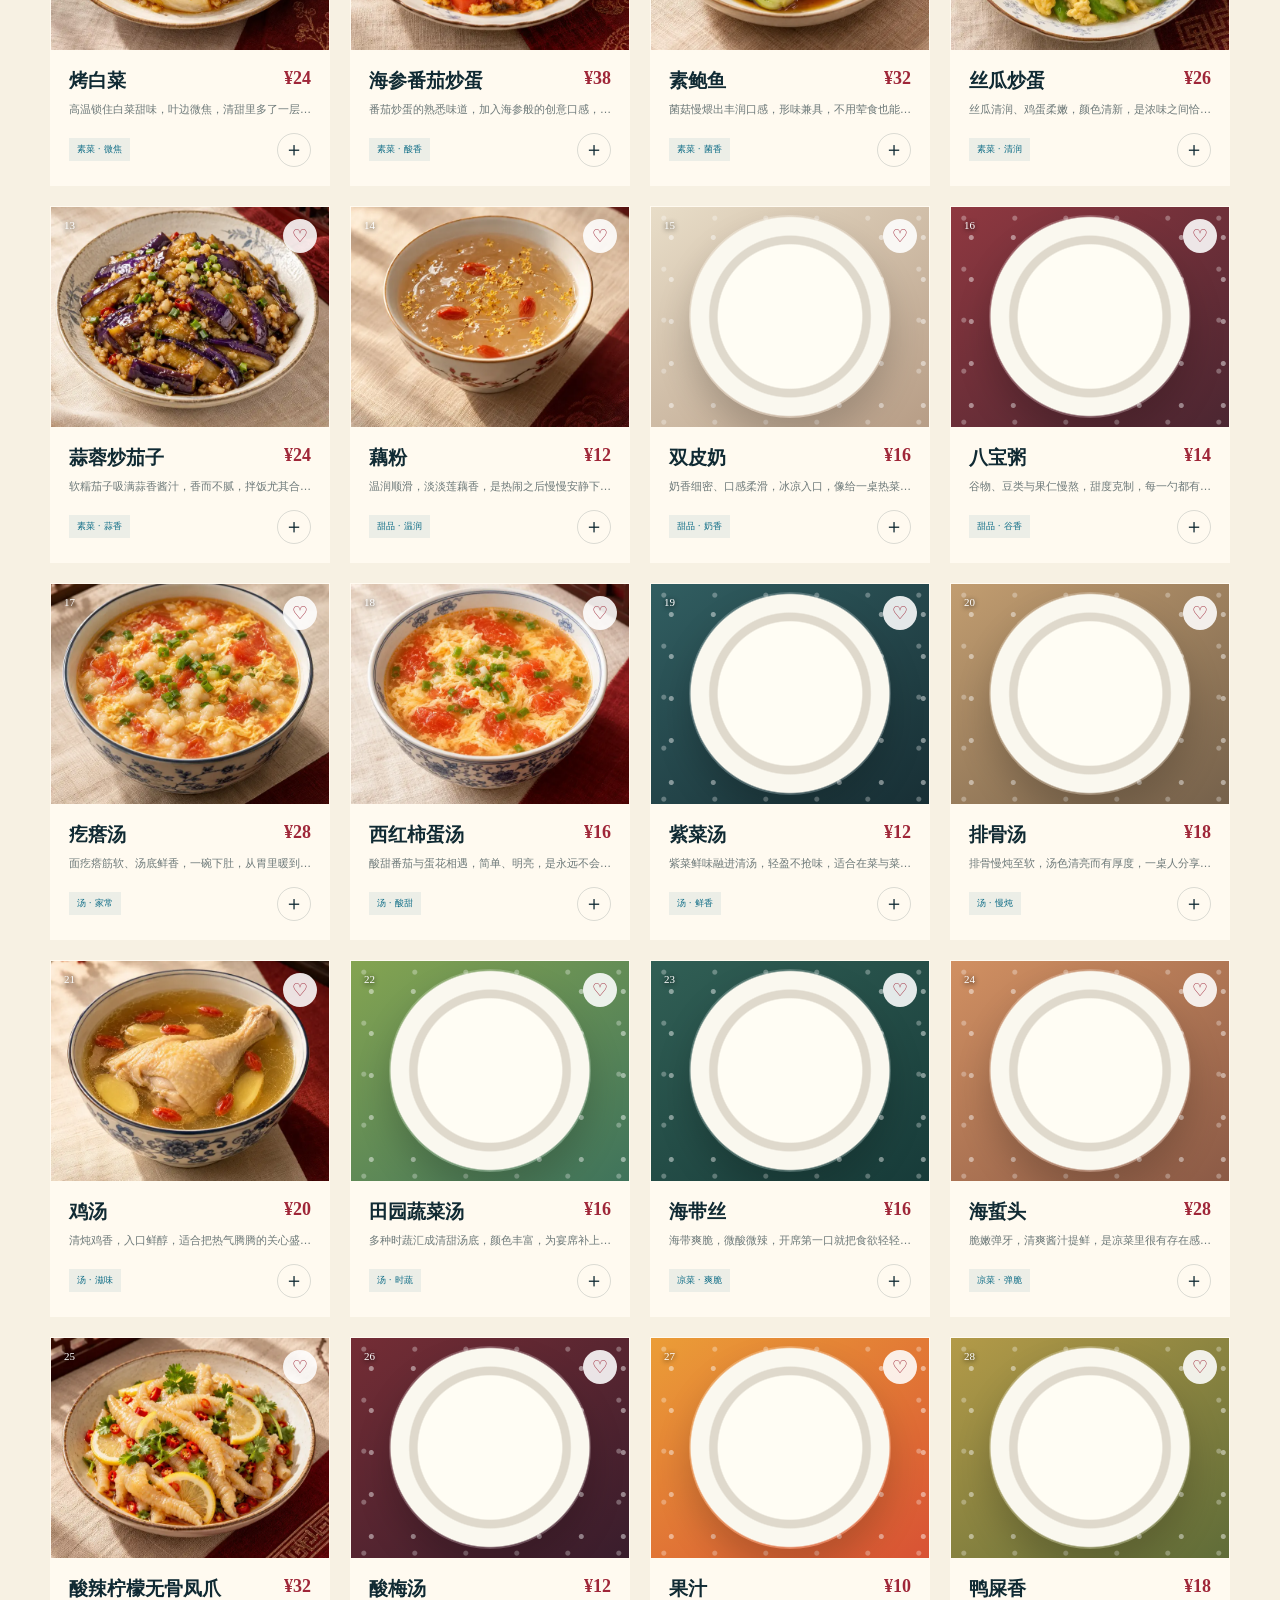
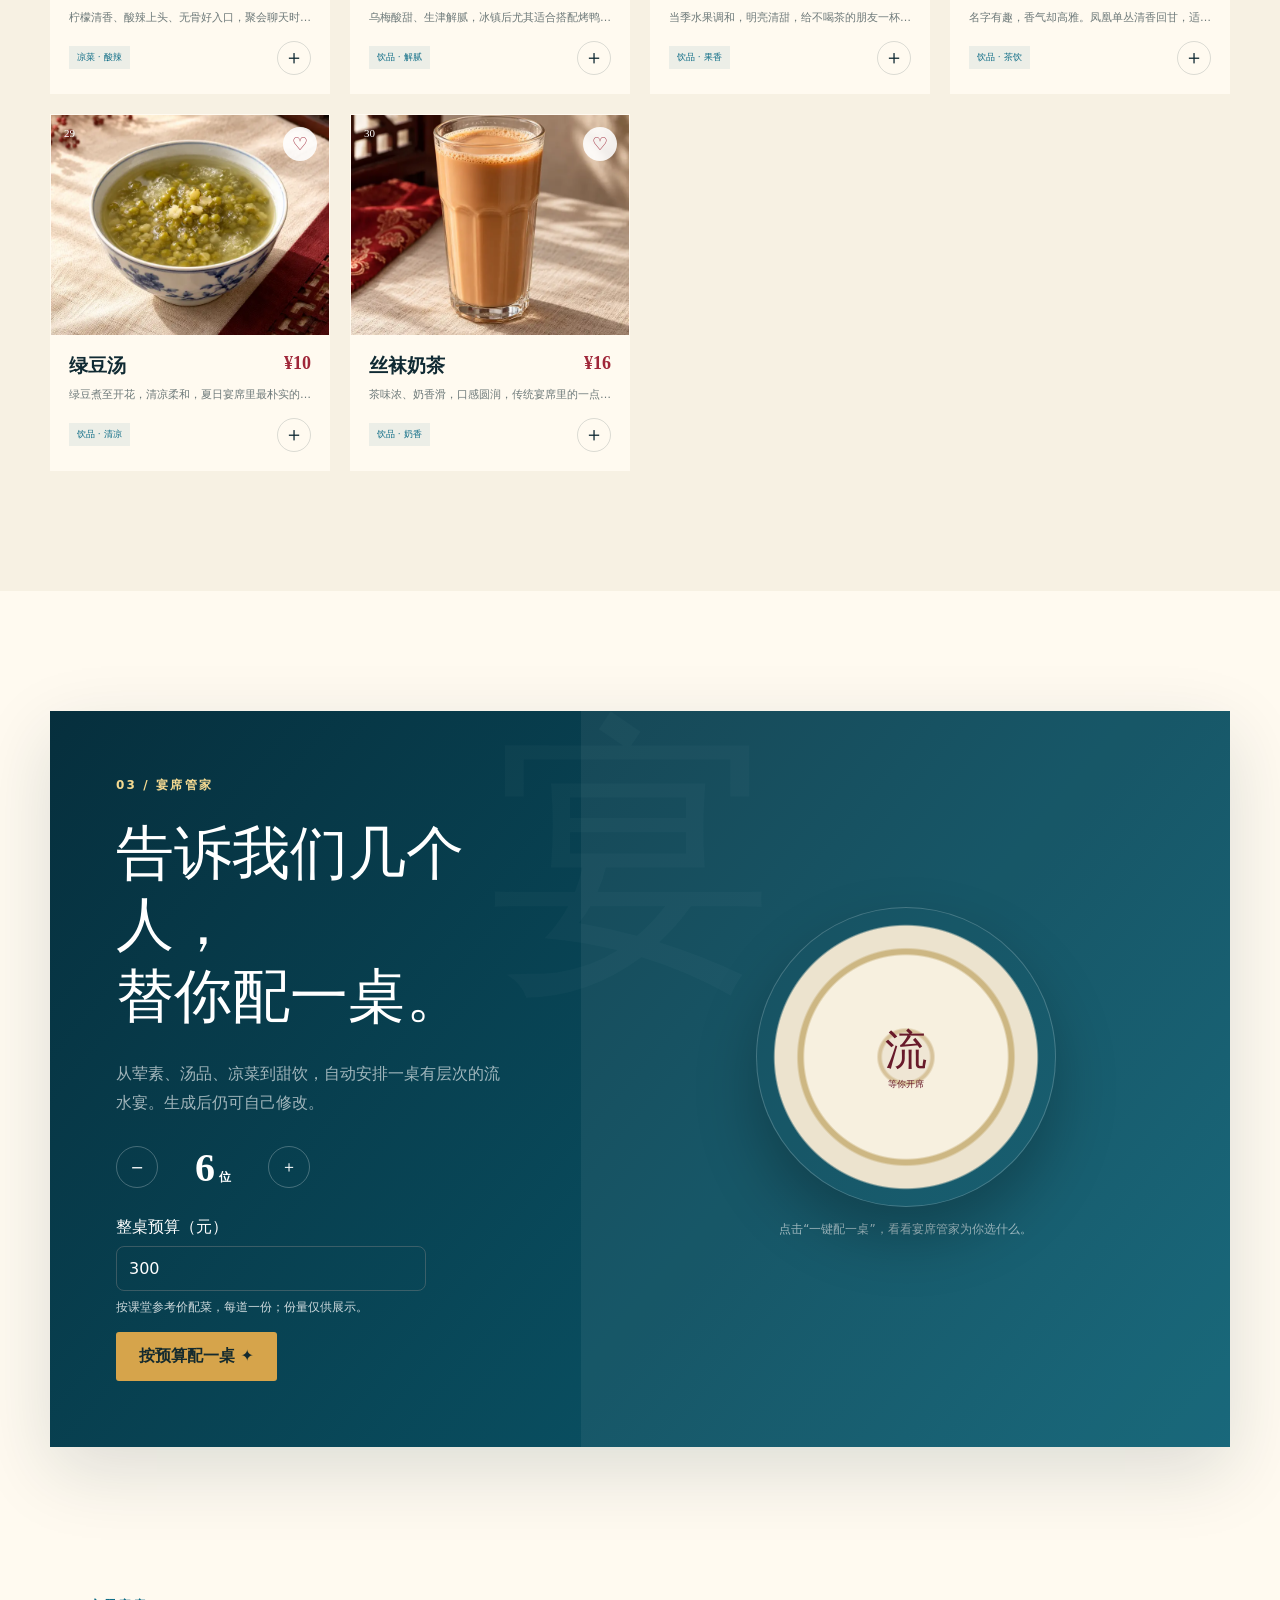
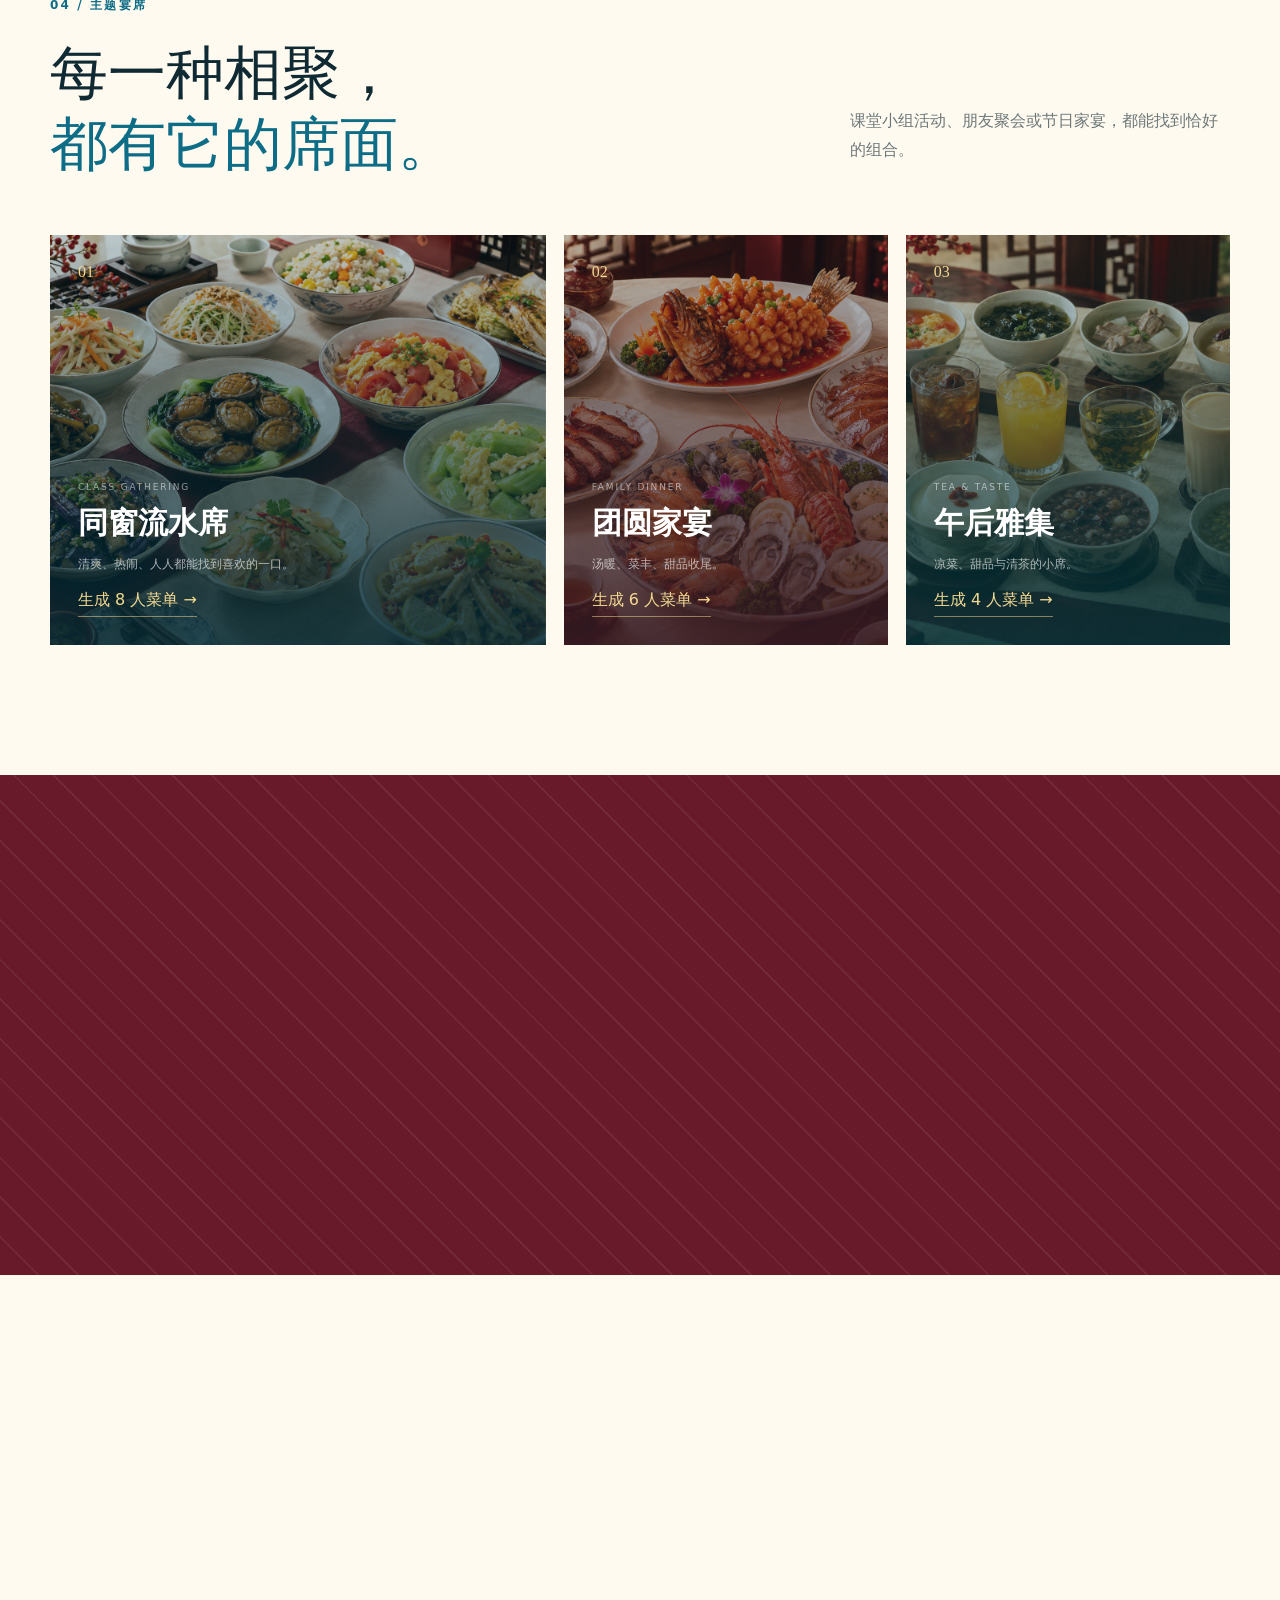
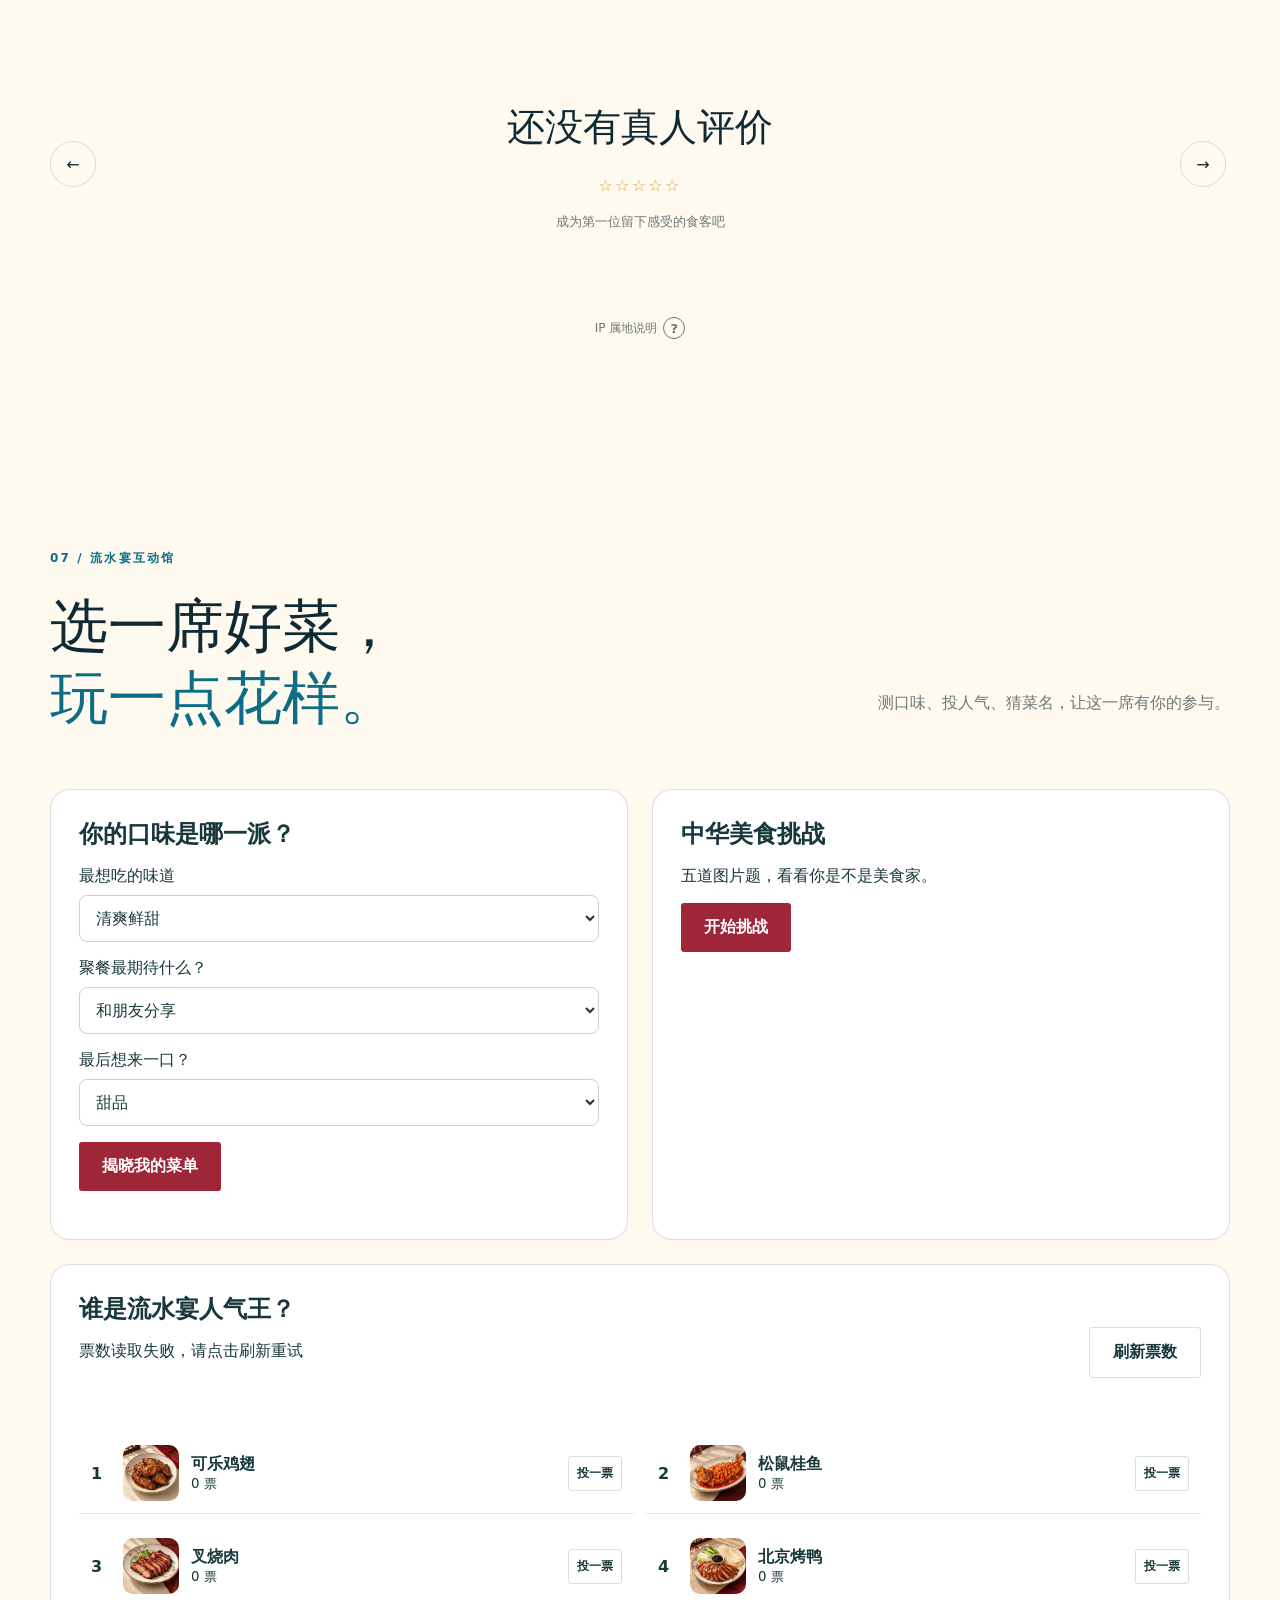
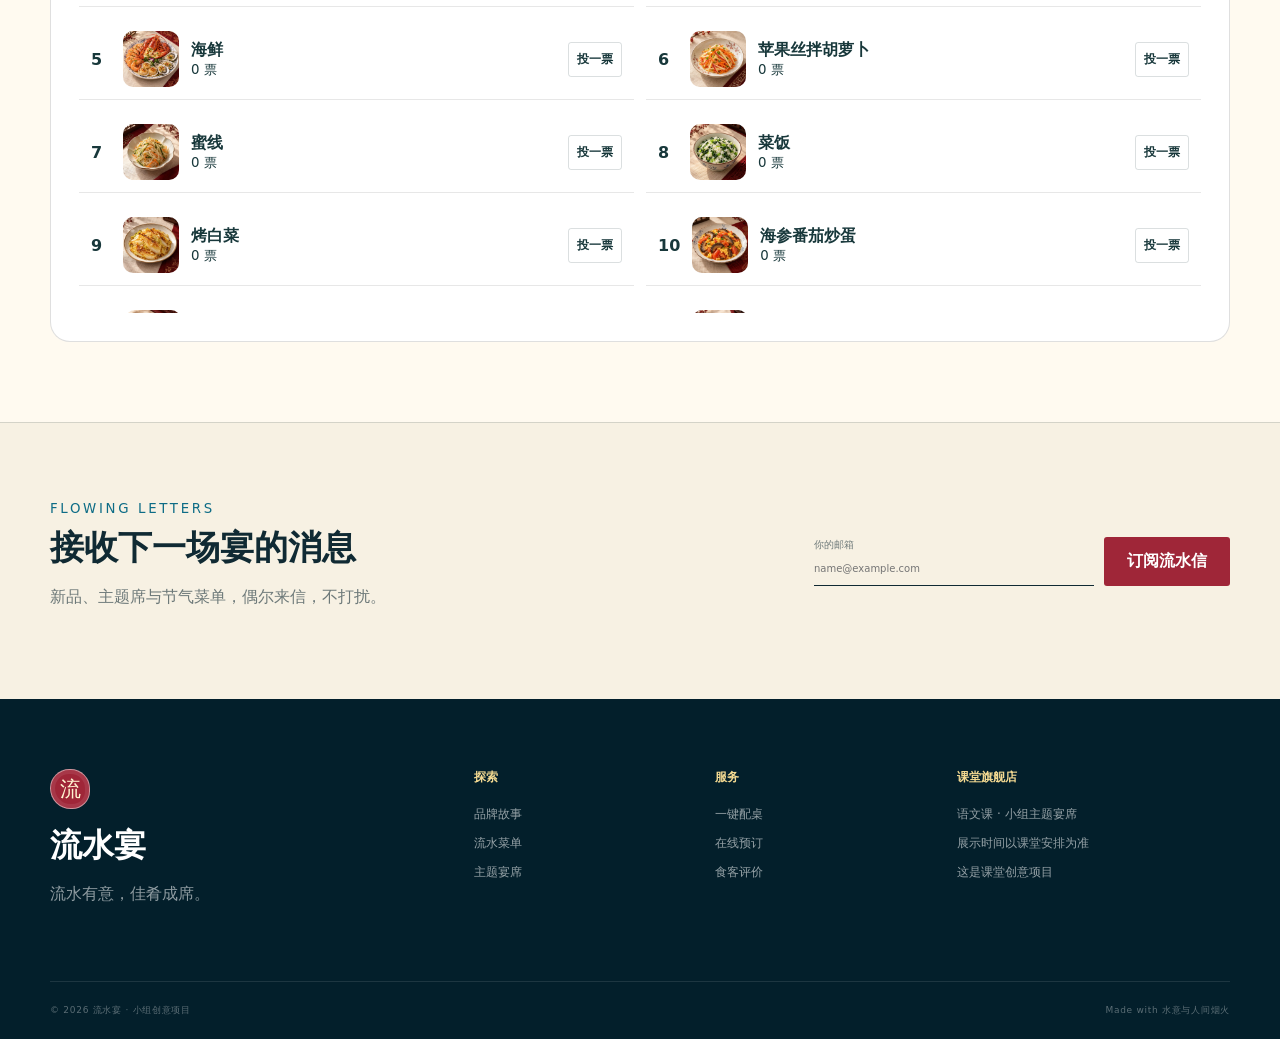
==== commit 1076eb35: "Collapse IP location explanation behind question mark" ====
--- a/index.html
+++ b/index.html
@@ -7,7 +7,7 @@
   <meta name="description" content="流水宴——流水有意，佳肴成席。中式主题宴席、菜单搭配与在线预订。">
   <title>流水宴｜流水有意，佳肴成席</title>
   <link rel="icon" type="image/svg+xml" href="favicon.svg?v=1">
-  <link rel="stylesheet" href="styles.css?v=20261011-cart10-2">
+  <link rel="stylesheet" href="styles.css?v=20261016-location-help">
   <script src="config.js"></script>
   <script src="assets/story-audio.js?v=20261012" defer></script>
   <script src="script.js?v=20261016-review-region" defer></script>
@@ -154,7 +154,11 @@
         <div class="review-track" id="reviewTrack"></div>
         <button class="review-arrow" id="reviewNext" aria-label="下一条评价">→</button>
       </div>
-      <div class="review-dots" id="reviewDots"></div><p class="privacy-note">IP 属地仅显示国家／地区及省、直辖市或州级区域，查询失败时仅显示国家或“属地未知”。使用 VPN 可能显示出口所在地，不能据此确认个人身份。历史评价无来源记录时显示“属地未知”。</p>
+      <div class="review-dots" id="reviewDots"></div>
+      <details class="review-location-help">
+        <summary><span>IP 属地说明</span><span class="review-help-icon" aria-hidden="true">?</span></summary>
+        <p class="privacy-note">IP 属地仅显示国家／地区及省、直辖市或州级区域，查询失败时仅显示国家或“属地未知”。使用 VPN 可能显示出口所在地，不能据此确认个人身份。历史评价无来源记录时显示“属地未知”。</p>
+      </details>
     </section>
 
     <section class="newsletter">
--- a/styles.css
+++ b/styles.css
@@ -51,3 +51,11 @@
 .ink-two{background-image:linear-gradient(180deg,rgba(65,16,23,.08),rgba(65,16,23,.88)),url("assets/images/signature-feast.png");background-size:cover;background-position:center}
 .ink-three{background-image:linear-gradient(180deg,rgba(3,45,48,.06),rgba(3,45,48,.88)),url("assets/images/soups-sweets.png");background-size:cover;background-position:center}
 .empty-state[hidden]{display:none!important}
+
+.review-location-help{margin:12px auto 0;max-width:640px;color:var(--muted);font-size:12px}
+.review-location-help summary{display:flex;align-items:center;justify-content:center;gap:6px;width:fit-content;min-height:44px;margin:auto;padding:4px 8px;cursor:pointer;list-style:none;border-radius:8px}
+.review-location-help summary::-webkit-details-marker{display:none}
+.review-help-icon{display:inline-grid;place-items:center;width:22px;height:22px;border:1px solid var(--muted);border-radius:50%;font-weight:700;font-size:13px;line-height:1}
+.review-location-help summary:hover,.review-location-help[open] summary{color:var(--water)}
+.review-location-help summary:focus-visible{outline:2px solid var(--water);outline-offset:3px}
+.review-location-help .privacy-note{margin:6px 0 0;padding:14px 18px;border:1px solid var(--line);border-radius:12px;background:var(--paper);text-align:left;line-height:1.8;overflow-wrap:anywhere}
